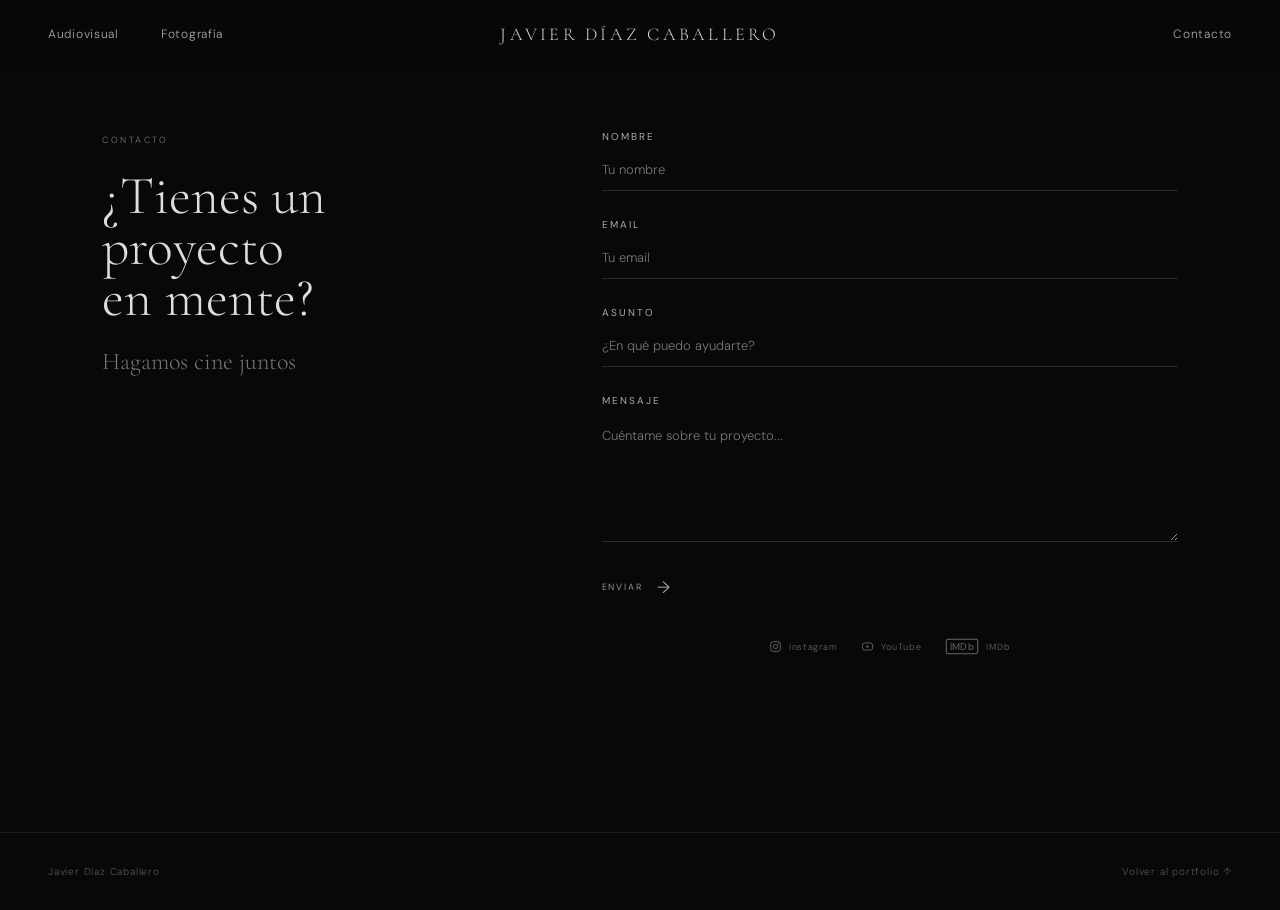
==== contacto.html @ b1efcb78 "Enlaces directos de Instagram e IMDb en contacto" ====
<!DOCTYPE html>
<html lang="es">
<head>
  <meta charset="UTF-8">
  <meta name="viewport" content="width=device-width, initial-scale=1.0">
  <title>Contacto — Javier Díaz Caballero</title>
  <link rel="stylesheet" href="style.css">
</head>

<body>

  <header class="topbar is-visible">
    <nav class="topbar-left">
      <a href="index.html#audiovisual">Audiovisual</a>
      <a href="index.html#fotografia">Fotografía</a>
    </nav>

    <a href="index.html" class="topbar-name">
      JAVIER DÍAZ CABALLERO
    </a>

    <nav class="topbar-right">
      <a href="contacto.html">Contacto</a>
    </nav>
  </header>


  <main class="contact-page">

    <section class="contact-section">

      <div class="contact-intro">
        <span class="contact-label">CONTACTO</span>

        <h1>
          ¿Tienes un proyecto<br>
          en mente?
        </h1>

        <p>Hagamos cine juntos</p>
      </div>


      <form class="contact-form" action="https://formspree.io/f/xppzndzq" method="POST">

        <div class="contact-field">
          <label for="name">Nombre</label>
          <input
            type="text"
            id="name"
            name="name"
            placeholder="Tu nombre"
            required
          >
        </div>


        <div class="contact-field">
          <label for="email">Email</label>
          <input
            type="email"
            id="email"
            name="email"
            placeholder="Tu email"
            required
          >
        </div>


        <div class="contact-field">
          <label for="subject">Asunto</label>
          <input
            type="text"
            id="subject"
            name="subject"
            placeholder="¿En qué puedo ayudarte?"
            required
          >
        </div>


        <div class="contact-field contact-message">
          <label for="message">Mensaje</label>
          <textarea
            id="message"
            name="message"
            placeholder="Cuéntame sobre tu proyecto..."
            required
          ></textarea>
        </div>


        <button type="submit" class="contact-submit">
          ENVIAR <span>→</span>
        </button>

      </form>


      <div class="contact-socials">

        <a
          href="https://www.instagram.com/javierdiazcaballero/"
          data-direct-link="true"
          target="_blank"
          rel="noopener noreferrer"
          aria-label="Instagram"
        >
          <svg viewBox="0 0 24 24" aria-hidden="true">
            <rect
              x="3"
              y="3"
              width="18"
              height="18"
              rx="5"
              fill="none"
              stroke="currentColor"
              stroke-width="1.7"
            />
            <circle
              cx="12"
              cy="12"
              r="4"
              fill="none"
              stroke="currentColor"
              stroke-width="1.7"
            />
            <circle
              cx="17.4"
              cy="6.7"
              r="1"
              fill="currentColor"
            />
          </svg>

          <span>Instagram</span>
        </a>


        <a
          href="https://www.youtube.com/@javierdiazcaballero"
          target="_blank"
          rel="noopener noreferrer"
          aria-label="YouTube"
        >
          <svg viewBox="0 0 24 24" aria-hidden="true">
            <rect
              x="2.5"
              y="5.5"
              width="19"
              height="13"
              rx="4"
              fill="none"
              stroke="currentColor"
              stroke-width="1.7"
            />

            <path
              d="M10 9l5 3-5 3z"
              fill="currentColor"
            />
          </svg>

          <span>YouTube</span>
        </a>

        <a
          href="https://www.imdb.com/name/nm19049196/"
          data-direct-link="true"
          target="_blank"
          rel="noopener noreferrer"
          aria-label="IMDb"
        >
          <svg viewBox="0 0 40 20" aria-hidden="true" style="width:34px;height:17px">
            <rect x="1.5" y="1.5" width="37" height="17" rx="2" fill="none" stroke="currentColor" stroke-width="1.2" />
            <text x="20" y="14" text-anchor="middle" font-family="DM Sans, Arial, sans-serif" font-size="11.5" font-weight="400" letter-spacing="0.15" fill="currentColor">IMDb</text>
          </svg>
          <span>IMDb</span>
        </a>

      </div>

    </section>

  </main>


  
  <div class="external-preview-modal" id="external-preview-modal" aria-hidden="true">
    <div class="external-preview-backdrop" data-preview-close="true"></div>
    <section class="external-preview-dialog" role="dialog" aria-modal="true" aria-labelledby="external-preview-title">
      <button class="external-preview-close" type="button" aria-label="Cerrar vista previa" data-preview-close="true">×</button>
      <div class="external-preview-kicker">VISTA DENTRO DEL PORTFOLIO</div>
      <h2 id="external-preview-title">Vista previa</h2>
      <div id="external-preview-content" class="external-preview-content"></div>
      <a id="external-preview-open" class="external-preview-open" href="#" target="_blank" rel="noopener noreferrer">Abrir fuente externa ↗</a>
    </section>
  </div>

<footer>
    <span>Javier Díaz Caballero</span>
    <a href="index.html">Volver al portfolio ↑</a>
  </footer>


<script>
(() => {
  const modal = document.getElementById('external-preview-modal');
  if (!modal) return;
  const title = document.getElementById('external-preview-title');
  const content = document.getElementById('external-preview-content');
  const openLink = document.getElementById('external-preview-open');
  let lastFocus = null;
  function closePreview() {
    modal.classList.remove('is-open');
    modal.setAttribute('aria-hidden', 'true');
    document.body.classList.remove('external-preview-open');
    content.replaceChildren();
    if (lastFocus) lastFocus.focus();
  }
  function showPreview(anchor) {
    lastFocus = anchor;
    const url = anchor.href;
    const host = new URL(url).hostname.replace('www.', '');
    const label = anchor.getAttribute('aria-label') || anchor.innerText.trim().replace(/\s+/g, ' ') || host;
    const context = anchor.closest('article, .film-news-card, .social-card, section, footer');
    const contextText = context ? context.innerText.trim().replace(/\s+/g, ' ').slice(0, 340) : '';
    title.textContent = label;
    openLink.href = url;
    content.replaceChildren();
    if (host.includes('instagram.com')) {
      const intro = document.createElement('p');
      intro.className = 'external-preview-description';
      intro.textContent = 'Perfil de Instagram. Si la cuenta y sus publicaciones permiten la incrustación, podrás ver el contenido aquí sin abandonar esta web.';
      content.appendChild(intro);
      const quote = document.createElement('blockquote');
      quote.className = 'instagram-media';
      quote.setAttribute('data-instgrm-permalink', url);
      quote.setAttribute('data-instgrm-version', '14');
      quote.style.cssText = 'background:#fff;border:0;border-radius:8px;margin:0 auto;max-width:540px;min-width:280px;width:100%;';
      content.appendChild(quote);
      const follow = document.createElement('a');
      follow.className = 'instagram-follow-cta';
      follow.href = 'https://www.instagram.com/javierdiazcaballero/';
      follow.target = '_blank';
      follow.rel = 'noopener noreferrer';
      follow.textContent = 'Seguir en Instagram ↗';
      content.appendChild(follow);
      if (!document.querySelector('script[data-instagram-embed]')) {
        const embedScript = document.createElement('script');
        embedScript.async = true;
        embedScript.src = 'https://www.instagram.com/embed.js';
        embedScript.dataset.instagramEmbed = 'true';
        embedScript.onload = () => { if (window.instgrm) window.instgrm.Embeds.process(); };
        document.body.appendChild(embedScript);
      } else if (window.instgrm) {
        window.instgrm.Embeds.process();
      }
    } else if (host.includes('imdb.com')) {
      const profile = document.createElement('article');
      profile.className = 'imdb-profile-preview';
      const head = document.createElement('div');
      head.className = 'imdb-profile-head';
      const monogram = document.createElement('div');
      monogram.className = 'imdb-profile-monogram';
      monogram.textContent = 'JD';
      const identity = document.createElement('div');
      const name = document.createElement('h3');
      name.className = 'imdb-profile-name';
      name.textContent = 'Javier Díaz Caballero';
      const roles = document.createElement('p');
      roles.className = 'imdb-profile-roles';
      roles.textContent = 'Director · Editor';
      identity.append(name, roles);
      head.append(monogram, identity);
      const line = document.createElement('div');
      line.className = 'imdb-profile-divider';
      const caption = document.createElement('p');
      caption.className = 'imdb-profile-caption';
      caption.textContent = 'Perfil profesional en IMDb';
      const credits = document.createElement('div');
      credits.className = 'imdb-profile-credit';
      const creditName = document.createElement('strong');
      creditName.textContent = '¿Quién mató al jefe en Navidad?';
      const creditRole = document.createElement('span');
      creditRole.textContent = 'Largometraje';
      credits.append(creditName, creditRole);
      profile.append(head, line, caption, credits);
      content.appendChild(profile);
    } else {
      const card = document.createElement('div');
      card.className = 'external-preview-card';
      const source = document.createElement('span');
      source.className = 'external-preview-source';
      source.textContent = host;
      const description = document.createElement('p');
      description.className = 'external-preview-description';
      description.textContent = contextText || ('Has seleccionado contenido de ' + host + '. Puedes consultar la referencia desde aquí sin salir automáticamente del portfolio.');
      const note = document.createElement('p');
      note.className = 'external-preview-note';
      note.textContent = 'La página completa de esta fuente no se puede garantizar dentro de otra web. Permaneces en el portfolio; solo saldrás si eliges abrir la fuente.';
      card.append(source, description, note);
      content.appendChild(card);
    }
    modal.classList.add('is-open');
    modal.setAttribute('aria-hidden', 'false');
    document.body.classList.add('external-preview-open');
    modal.querySelector('[data-preview-close="true"]').focus();
  }
  document.querySelectorAll('a[target="_blank"][href^="https://"]').forEach(anchor => {
    if (anchor.dataset.video || anchor.dataset.directLink === 'true' || anchor.closest('#external-preview-modal')) return;
    const targetHost = new URL(anchor.href).hostname;
    if (targetHost.includes('youtube.com') || targetHost.includes('youtu.be') || targetHost.includes('instagram.com') || targetHost.includes('imdb.com')) return;
    anchor.addEventListener('click', event => {
      if (event.metaKey || event.ctrlKey || event.shiftKey || event.altKey) return;
      event.preventDefault();
      showPreview(anchor);
    });
  });
  modal.addEventListener('click', event => {
    if (event.target.dataset.previewClose === 'true') closePreview();
  });
  document.addEventListener('keydown', event => {
    if (event.key === 'Escape' && modal.classList.contains('is-open')) closePreview();
  });
})();
</script>

</body>
</html>
---- style.css ----
@import url('https://fonts.googleapis.com/css2?family=Cormorant+Garamond:wght@300;400&family=DM+Sans:wght@300;400&display=swap');

* {
  box-sizing: border-box;
}

html {
  scroll-behavior: smooth;
}

body {
  margin: 0;
  background: #080808;
  color: #d8d8d8;
  font-family: 'DM Sans', sans-serif;
  font-weight: 300;
}

body.modal-open {
  overflow: hidden;
}

a {
  color: inherit;
  text-decoration: none;
}


/* =========================
   TOPBAR
========================= */

.topbar {
  position: fixed;
  top: 0;
  left: 0;
  right: 0;
  z-index: 100;
  height: 68px;

  display: grid;
  grid-template-columns: 1fr auto 1fr;
  align-items: center;

  padding: 0 48px;

  background: rgba(8, 8, 8, 0.92);

  backdrop-filter: blur(12px);
  -webkit-backdrop-filter: blur(12px);

  border-bottom: 1px solid rgba(255, 255, 255, 0.08);

  opacity: 0;
  transform: translateY(-100%);

  transition:
    opacity 0.45s ease,
    transform 0.45s ease;
}

.topbar.is-visible {
  opacity: 1;
  transform: translateY(0);
}

.topbar-left,
.topbar-right {
  display: flex;
  align-items: center;
}

.topbar-left {
  gap: 42px;
}

.topbar-right {
  justify-content: flex-end;
}

.topbar a {
  font-size: 12px;
  letter-spacing: 0.06em;
  color: #aaa;
  transition: color 0.3s ease;
}

.topbar a:hover {
  color: #fff;
}

.topbar-name {
  font-family: 'Cormorant Garamond', serif !important;
  font-size: 18px !important;
  font-weight: 300 !important;
  letter-spacing: 0.18em !important;
  color: #d5d5d5 !important;
  white-space: nowrap;
}


/* =========================
   HERO
========================= */

.hero {
  min-height: 100svh;

  position: relative;

  display: flex;
  align-items: center;
  justify-content: center;

  padding: 40px;
}

.hero-content {
  text-align: center;
}

.hero h1 {
  margin: 0;

  font-family: 'Cormorant Garamond', serif;

  font-size: clamp(48px, 7vw, 108px);

  line-height: 0.95;

  font-weight: 300;

  letter-spacing: 0.02em;

  color: #eeeeee;

  white-space: nowrap;

  transition:
    transform 0.7s cubic-bezier(.22,.61,.36,1),
    opacity 0.5s ease;
}

.hero h1.is-scrolled {
  transform: translateY(-45vh);
  opacity: 0;
}

.hero-subtitle {
  margin-top: 28px;

  font-size: 13px;

  letter-spacing: 0.28em;

  color: #858585;
}

.hero-bottom {
  position: absolute;

  bottom: 34px;

  left: 0;
  right: 0;

  text-align: center;
}

.scroll {
  display: flex;

  flex-direction: column;

  align-items: center;

  gap: 12px;

  font-size: 9px;

  letter-spacing: 0.25em;

  color: #777;
}

.scroll span {
  font-size: 18px;

  line-height: 1;
}


/* =========================
   SECCIONES
========================= */

#audiovisual,
#fotografia {
  padding: 110px 48px;
}

section {
  scroll-margin-top: 90px;
}


/* =========================
   CABECERAS
========================= */

.section-header,
.upcoming-header {
  display: flex;

  align-items: center;

  gap: 30px;

  margin-bottom: 42px;
}

.section-header h2,
.upcoming-header h2 {
  margin: 0;

  font-family: 'Cormorant Garamond', serif;

  font-size: clamp(38px, 4vw, 50px);

  line-height: 1;

  font-weight: 300;

  color: #aaa;

  letter-spacing: 0.01em;
}

.section-label {
  display: block;

  margin-top: 9px;

  font-size: 9px;

  text-transform: uppercase;

  letter-spacing: 0.27em;

  color: #777;
}

.section-line {
  width: 90px;

  height: 1px;

  background: #888;

  margin-top: 13px;
}


/* =========================
   PROYECTOS
========================= */

.projects {
  display: grid;

  grid-template-columns:
    repeat(4, minmax(0, 1fr));

  gap: 18px;
}

.project {
  display: block;

  width: 100%;

  padding: 0;

  border: 0;

  background: transparent;

  cursor: pointer;

  text-align: left;
}

.project-thumbnail {
  width: 100%;

  aspect-ratio: 16 / 9;

  overflow: hidden;

  background: #111;
}

.project-thumbnail img {
  width: 100%;
  height: 100%;

  display: block;

  object-fit: cover;

  transition:
    transform 0.7s ease,
    filter 0.7s ease;
}

.project:hover .project-thumbnail img {
  transform: scale(1.035);

  filter: brightness(0.84);
}

.project-info {
  padding: 13px 2px 0;

  background: transparent;
}

.project-type {
  display: block;

  margin-bottom: 7px;

  font-size: 8px;

  text-transform: uppercase;

  letter-spacing: 0.25em;

  color: #777;
}

.project h3 {
  margin: 0;

  font-family: 'Cormorant Garamond', serif;

  font-size: 23px;

  line-height: 1.05;

  font-weight: 300;

  color: #ddd;
}

.project-role {
  display: block;

  margin-top: 9px;

  font-size: 9px;

  letter-spacing: 0.11em;

  color: #777;
}


/* =========================
   PRÓXIMAMENTE
========================= */

.upcoming {
  padding: 125px 0 20px;
}

.upcoming-header {
  margin-bottom: 35px;
}

.upcoming-header h2 {
  color: #aaa;
}

.upcoming-project {
  display: block;

  width: 100vw;

  margin-left: -48px;
}

.upcoming-image {
  position: relative;

  width: 100%;

  aspect-ratio: 16 / 5;

  overflow: hidden;

  background: #111;
}

.upcoming-image::after {
  content: "";

  position: absolute;

  inset: 0;

  background:
    linear-gradient(
      90deg,
      rgba(0,0,0,0.48) 0%,
      rgba(0,0,0,0.15) 45%,
      rgba(0,0,0,0.05) 100%
    );

  pointer-events: none;

  z-index: 1;
}

.upcoming-image img {
  position: absolute;

  inset: 0;

  width: 100%;
  height: 100%;

  display: block;

  object-fit: cover;

  transition:
    transform 0.9s ease,
    filter 0.7s ease;
}

.upcoming-film-info {
  position: absolute;

  left: 5vw;

  top: 50%;

  z-index: 2;

  transform: translateY(-50%);

  text-align: left;
}

.upcoming-type {
  display: block;

  margin-bottom: 16px;

  font-size: 9px;

  text-transform: uppercase;

  letter-spacing: 0.3em;

  color: #e1e1e1;
}

.upcoming-film-info h3 {
  margin: 0;

  font-family: 'Cormorant Garamond', serif;

  font-size: clamp(42px, 4vw, 65px);

  line-height: 0.94;

  font-weight: 300;

  color: #f2f2f2;
}

.upcoming-role {
  display: block;

  margin-top: 21px;

  font-size: 10px;

  letter-spacing: 0.15em;

  color: #ddd;
}

.upcoming-cta {
  position: absolute;

  right: 7vw;

  top: 50%;

  z-index: 3;

  transform: translateY(-50%);

  display: flex;

  flex-direction: column;

  align-items: center;

  gap: 12px;

  color: #fff;

  text-align: center;

  transition:
    transform 0.4s ease,
    opacity 0.4s ease;
}

.upcoming-circle {
  width: 56px;

  height: 56px;

  display: flex;

  align-items: center;

  justify-content: center;

  border: 1px solid rgba(255,255,255,0.9);

  border-radius: 50%;

  font-size: 26px;

  font-weight: 300;

  transition:
    background 0.4s ease,
    transform 0.4s ease;
}

.upcoming-cta span {
  font-size: 8px;

  line-height: 1.55;

  letter-spacing: 0.2em;
}

.upcoming-project:hover .upcoming-image img {
  transform: scale(1.035);

  filter: brightness(0.75);
}

.upcoming-project:hover .upcoming-cta {
  transform:
    translateY(-50%)
    translateX(6px);
}

.upcoming-project:hover .upcoming-circle {
  background: rgba(255,255,255,0.12);

  transform: scale(1.04);
}


/* =========================
   FOTOGRAFÍA
========================= */

.photo-grid {
  display: grid;

  grid-template-columns:
    repeat(2, minmax(0, 1fr));

  gap: 18px;
}

.photo-placeholder {
  aspect-ratio: 4 / 3;

  display: flex;

  align-items: flex-end;

  padding: 16px;

  background: #111;

  color: #aaa;

  font-family: 'Cormorant Garamond', serif;

  font-size: 19px;

  transition: background 0.3s ease;
}

.photo-placeholder:hover {
  background: #151515;
}


/* =========================
   CONTACTO
========================= */

.contact {
  min-height: 55vh;

  padding: 120px 48px;

  display: flex;

  flex-direction: column;

  justify-content: center;
}

.contact-link {
  width: fit-content;

  font-family: 'Cormorant Garamond', serif;

  font-size: clamp(30px, 4vw, 52px);

  font-weight: 300;

  color: #aaa;

  border-bottom: 1px solid #333;
}

.contact-link:hover {
  color: #fff;
}


/* =========================
   MODAL
========================= */

.video-modal {
  position: fixed;

  inset: 0;

  z-index: 200;

  display: flex;

  align-items: center;

  justify-content: center;

  opacity: 0;

  visibility: hidden;

  transition:
    opacity 0.3s ease,
    visibility 0.3s ease;
}

.video-modal.is-open {
  opacity: 1;

  visibility: visible;
}

.video-modal-backdrop {
  position: absolute;

  inset: 0;

  background: rgba(0,0,0,0.94);
}

.video-modal-content {
  position: relative;

  z-index: 1;

  width: min(1100px, 90vw);
}

.video-frame {
  width: 100%;

  aspect-ratio: 16 / 9;

  background: #000;
}

.video-frame iframe {
  width: 100%;
  height: 100%;

  border: 0;
}

.video-modal-close {
  position: absolute;

  top: -45px;
  right: 0;

  border: 0;

  background: transparent;

  color: #aaa;

  font-size: 32px;

  cursor: pointer;
}


/* =========================
   FOOTER
========================= */

footer {
  padding: 32px 48px;

  display: flex;

  justify-content: space-between;

  border-top: 1px solid rgba(255,255,255,0.08);

  font-size: 10px;

  letter-spacing: 0.08em;

  color: #555;
}


/* =========================================================
   PÁGINA DE LA PELÍCULA
========================================================= */

.film-page-body {
  background: #080808;
}

.film-cover {
  position: relative;

  width: 100%;

  height: 82vh;

  min-height: 590px;

  overflow: hidden;

  background: #111;
}

.film-cover-image {
  position: absolute;

  inset: 0;

  width: 100%;
  height: 100%;

  object-fit: cover;

  display: block;
}

.film-cover-overlay {
  position: absolute;

  inset: 0;

  background:
    linear-gradient(
      90deg,
      rgba(0,0,0,0.64) 0%,
      rgba(0,0,0,0.27) 48%,
      rgba(0,0,0,0.06) 100%
    );

  z-index: 1;
}

.film-cover-content {
  position: absolute;

  inset: 0;

  z-index: 2;

  display: flex;

  flex-direction: column;

  justify-content: flex-start;

  padding:
    225px
    7vw
    60px;
}

.film-cover-type {
  margin-bottom: 18px;

  font-size: 9px;

  text-transform: uppercase;

  letter-spacing: 0.27em;

  color: #ddd;
}

.film-cover h1 {
  margin: 0;

  max-width: 820px;

  font-family: 'Cormorant Garamond', serif;

  font-size: clamp(54px, 5.8vw, 90px);

  line-height: 0.88;

  font-weight: 300;

  letter-spacing: -0.01em;

  color: #f0f0f0;
}

.film-cover-bottom {
  position: absolute;

  left: 7vw;
  right: 7vw;

  bottom: 35px;

  display: flex;

  align-items: center;

  justify-content: space-between;

  font-size: 9px;

  letter-spacing: 0.18em;

  text-transform: uppercase;

  color: #ccc;
}

.film-cover-scroll-link {
  display: flex;
  align-items: center;
  gap: 12px;
  color: #e5e5e5;
  font-size: 9px;
  letter-spacing: 0.18em;
  text-decoration: none;
  transition: opacity 0.3s ease;
}

.film-cover-scroll-link:hover {
  opacity: 0.7;
}

.film-cover-scroll {
  display: flex;

  align-items: center;

  justify-content: center;

  width: 42px;

  height: 42px;

  border: 1px solid rgba(255,255,255,0.5);

  border-radius: 50%;

  font-size: 17px;
}


/* =========================
   INTRODUCCIÓN
========================= */

.film-intro {
  display: grid;

  grid-template-columns: 25% 1fr;

  gap: 8vw;

  padding: 110px 8vw 125px;

  border-bottom: 1px solid rgba(255,255,255,0.08);
}

.film-intro-label,
.film-info-heading {
  display: flex;

  align-items: flex-start;

  gap: 18px;

  color: #666;

  font-size: 11px;

  text-transform: uppercase;

  letter-spacing: 0.2em;
}

.film-intro-label span:last-child,
.film-info-heading h2 {
  font-family: 'Cormorant Garamond', serif;
}

.film-intro-label span:last-child {
  font-size: 22px;

  line-height: 1;

  font-weight: 300;

  color: #888;

  letter-spacing: 0;
}

.film-intro-content {
  max-width: 850px;
}

.film-lead {
  margin: 0 0 42px;

  font-family: 'Cormorant Garamond', serif;

  font-size: clamp(32px, 3.5vw, 50px);

  line-height: 1.02;

  font-weight: 300;

  color: #ddd;
}

.film-description {
  width: 100%;

  max-width: none;

  margin: 0;
}

.film-description p {
  margin: 0 0 25px;

  font-size: 16px;

  line-height: 1.8;

  color: #999;

  text-align: justify;

  text-justify: inter-word;
}

.film-description p:last-child {
  margin-bottom: 0;
}

.film-imdb-link {
  display: inline-flex;
  align-items: center;
  gap: 9px;
  margin-top: 28px;
  padding: 4px 0;
  color: inherit;
  text-decoration: none;
  vertical-align: middle;
  transition: opacity 0.3s ease;
}

.film-imdb-logo {
  display: inline-flex;
  align-items: center;
  justify-content: center;
  min-width: 43px;
  height: 23px;
  padding: 0 5px;
  border: 1px solid #b6a06b;
  border-radius: 3px;
  background: #b6a06b;
  color: #171717;
  font-family: Arial, Helvetica, sans-serif;
  font-size: 13px;
  font-weight: 600;
  letter-spacing: -0.055em;
  line-height: 1;
  text-transform: none;
  transition: background 0.3s ease, border-color 0.3s ease;
}

.film-imdb-arrow {
  color: #b6a06b;
  font-size: 15px;
  line-height: 1;
  transition: transform 0.3s ease, color 0.3s ease;
}

.film-imdb-link:hover {
  opacity: 0.8;
}

.film-imdb-link:hover .film-imdb-logo {
  background: #c4ae7a;
  border-color: #c4ae7a;
}

.film-imdb-link:hover .film-imdb-arrow {
  color: #c4ae7a;
  transform: translate(2px, -2px);
}


/* =========================
   INFORMACIÓN
========================= */

.film-info-section {
  display: grid;

  grid-template-columns: 25% 1fr;

  gap: 8vw;

  padding: 105px 8vw;

  border-bottom: 1px solid rgba(255,255,255,0.08);
}

.film-info-heading {
  align-items: flex-start;
}

.film-info-heading > span {
  font-size: 11px;

  color: #666;

  line-height: 1;
}

.film-info-heading h2 {
  margin: 0;

  font-size: 22px;

  line-height: 1;

  font-weight: 300;

  color: #888;

  letter-spacing: 0.04em;

  text-transform: uppercase;
}


/* =========================
   REPARTO
========================= */

.film-cast-grid {
  display: grid;

  grid-template-columns:
    repeat(2, minmax(0, 1fr));

  column-gap: 80px;
}

.film-cast-name {
  padding: 20px 0;

  border-bottom: 1px solid rgba(255,255,255,0.08);

  font-family: 'Cormorant Garamond', serif;

  font-size: 27px;

  font-weight: 300;

  color: #ccc;
}


/* =========================
   PRODUCCIÓN
========================= */

.film-production-grid {
  display: grid;

  grid-template-columns:
    repeat(3, minmax(0, 1fr));

  gap: 50px;
}

.film-production-item {
  display: flex;

  flex-direction: column;

  gap: 15px;
}

.film-production-item span {
  font-size: 8px;

  text-transform: uppercase;

  letter-spacing: 0.2em;

  color: #666;
}

.film-production-item strong {
  font-family: 'Cormorant Garamond', serif;

  font-size: 24px;

  line-height: 1.1;

  font-weight: 300;

  color: #ccc;
}


/* =========================
   NOTICIAS
========================= */

.film-news-section {
  padding: 105px 8vw 130px;

  border-bottom: 1px solid rgba(255,255,255,0.08);
}

.film-news-section .film-info-heading {
  margin-bottom: 55px;
}

.film-news-grid {
  display: grid;

  grid-template-columns:
    repeat(3, minmax(0, 1fr));

  gap: 18px;
}

.film-news-card {
  min-height: 260px;

  display: flex;

  flex-direction: column;

  padding: 24px;

  border: 1px solid rgba(255,255,255,0.1);

  background: #0c0c0c;

  transition:
    background 0.4s ease,
    border-color 0.4s ease,
    transform 0.4s ease;
}

.film-news-card:hover {
  background: #111;

  border-color: rgba(255,255,255,0.25);

  transform: translateY(-5px);
}

.film-news-card-top {
  display: flex;

  justify-content: space-between;

  font-size: 7px;

  text-transform: uppercase;

  letter-spacing: 0.18em;

  color: #666;
}

.film-news-arrow {
  font-size: 15px;

  color: #aaa;
}

.film-news-card h3 {
  margin: auto 0 12px;

  font-family: 'Cormorant Garamond', serif;

  font-size: 25px;

  line-height: 1.05;

  font-weight: 300;

  color: #ddd;
}

.film-news-card p {
  margin: 0 0 20px;

  font-size: 9px;

  line-height: 1.7;

  color: #777;
}

.film-news-read {
  padding-top: 14px;

  border-top: 1px solid rgba(255,255,255,0.08);

  font-size: 7px;

  text-transform: uppercase;

  letter-spacing: 0.18em;

  color: #999;
}


/* =========================
   VOLVER
========================= */

.film-back {
  padding: 65px 8vw;
}

.film-back a {
  display: inline-flex;

  align-items: center;

  gap: 14px;

  font-size: 10px;

  text-transform: uppercase;

  letter-spacing: 0.16em;

  color: #777;

  transition: color 0.3s ease;
}

.film-back a:hover {
  color: #fff;
}

.film-back-arrow {
  font-size: 18px;
}


/* =========================
   TABLET
========================= */

@media (max-width: 900px) {

  .projects {
    grid-template-columns:
      repeat(2, minmax(0, 1fr));
  }

  .film-intro,
  .film-info-section {
    grid-template-columns: 1fr;

    gap: 50px;
  }

  .film-cast-grid {
    column-gap: 35px;
  }

  .film-news-grid {
    grid-template-columns:
      repeat(2, minmax(0, 1fr));
  }

}


/* =========================
   MÓVIL
========================= */

@media (max-width: 650px) {

  .topbar {
    height: 58px;

    padding: 0 12px;

    grid-template-columns:
      auto 1fr auto;

    column-gap: 8px;
  }

  .topbar-left {
    gap: 10px;
  }

  .topbar-right {
    justify-content: flex-end;
  }

  .topbar a {
    font-size: 8px;

    letter-spacing: 0.03em;
  }

  .topbar-name {
    width: auto;

    font-size: 9px !important;

    line-height: 1;

    letter-spacing: 0.02em !important;

    white-space: nowrap;

    text-align: center;
  }


  /* HERO */

  .hero {
    padding: 20px;
  }

  .hero h1 {
    width: 100%;

    max-width: 300px;

    margin: 0 auto;

    font-size: 13vw;

    line-height: 0.86;

    white-space: normal;
  }

  .hero-subtitle {
    margin-top: 28px;

    font-size: 9px;

    line-height: 1.8;

    letter-spacing: 0.15em;
  }


  /* SECCIONES */

  #audiovisual,
  #fotografia {
    padding: 90px 20px;
  }

  .section-header,
  .upcoming-header {
    gap: 18px;

    margin-bottom: 30px;
  }

  .section-header h2,
  .upcoming-header h2 {
    font-size: 38px;
  }


  /* PROYECTOS */

  .projects {
    grid-template-columns:
      repeat(2, minmax(0, 1fr));

    gap: 24px 12px;
  }

  .project-thumbnail {
    aspect-ratio: 16 / 9;
  }

  .project-info {
    padding: 9px 1px 0;
  }

  .project-type {
    font-size: 6px;

    margin-bottom: 5px;

    letter-spacing: 0.12em;
  }

  .project h3 {
    font-size: 16px;
  }

  .project-role {
    margin-top: 5px;

    font-size: 6px;

    letter-spacing: 0.03em;
  }


  /* PRÓXIMAMENTE */

  .upcoming {
    padding: 105px 0 15px;
  }

  .upcoming-project {
    width: 100vw;

    margin-left: -20px;
  }

  .upcoming-image {
    aspect-ratio: 16 / 8;
  }

  .upcoming-film-info {
    left: 24px;
  }

  .upcoming-film-info h3 {
    font-size: 8.5vw;

    max-width: 70%;
  }

  .upcoming-cta {
    right: 18px;

    top: auto;

    bottom: 18px;

    transform: none;
  }

  .upcoming-circle {
    width: 42px;

    height: 42px;

    font-size: 19px;
  }

  .upcoming-cta span {
    font-size: 5px;
  }


  /* FOTOGRAFÍA */

  .photo-grid {
    gap: 12px;
  }


  /* CONTACTO */

  .contact {
    padding: 90px 20px;
  }


  /* =========================
     PELÍCULA — MÓVIL
  ========================= */

  .film-cover {
    height: 78svh;

    min-height: 560px;
  }

  .film-cover-content {
    padding:
      115px
      24px
      40px;
  }

  .film-cover-type {
    margin-bottom: 16px;

    font-size: 7px;
  }

  .film-cover h1 {
    font-size: 13vw;

    line-height: 0.88;
  }

  .film-cover-bottom {
    left: 24px;
    right: 24px;

    bottom: 25px;
  }


  /* INTRO */

  .film-intro {
    display: block;

    padding: 90px 24px;
  }

  .film-intro-label {
    margin-bottom: 45px;
  }

  .film-intro-label span:last-child {
    font-size: 22px;
  }

  .film-lead {
    margin-bottom: 38px;

    font-size: 32px;
  }

  .film-description {
    margin: 0;
  }

  .film-description p {
    font-size: 13px;

    line-height: 1.8;

    text-align: justify;
  }


  /* INFO */

  .film-info-section {
    display: block;

    padding: 80px 24px;
  }

  .film-info-heading {
    margin-bottom: 45px;

    gap: 14px;
  }

  .film-info-heading > span {
    font-size: 9px;

    color: #666;
  }

  .film-info-heading h2 {
    font-size: 18px;

    line-height: 1;

    letter-spacing: 0.04em;

    color: #888;

    text-transform: uppercase;
  }


  /* REPARTO */

  .film-cast-grid {
    grid-template-columns: 1fr;

    column-gap: 0;
  }

  .film-cast-name {
    padding: 17px 0;

    font-size: 25px;
  }


  /* PRODUCCIÓN */

  .film-production-grid {
    grid-template-columns: 1fr;

    gap: 35px;
  }


  /* NOTICIAS */

  .film-news-section {
    padding: 80px 24px 100px;
  }

  .film-news-section .film-info-heading {
    margin-bottom: 40px;
  }

  .film-news-grid {
    grid-template-columns: 1fr;

    gap: 12px;
  }

  .film-news-card {
    min-height: 230px;

    padding: 21px;
  }

  .film-news-card-top {
    font-size: 6px;
  }

  .film-news-arrow {
    font-size: 13px;
  }

  .film-news-card h3 {
    font-size: 22px;

    line-height: 1.05;

    margin: auto 0 10px;
  }

  .film-news-card p {
    font-size: 8px;

    margin-bottom: 17px;
  }

  .film-news-read {
    font-size: 6px;
  }


  /* VOLVER */

  .film-back {
    padding: 55px 24px;
  }


  /* FOOTER */

  footer {
    padding: 25px 20px;

    flex-direction: column;

    align-items: flex-start;

    gap: 18px;
  }

}


/* =========================================================
   AJUSTES FINALES
========================================================= */

/* TOPBAR */

.topbar {
  opacity: 1;
  transform: translateY(0);
  border-bottom: none;
}

.topbar-name {
  opacity: 0;
  transition: opacity 0.45s ease;
}

.topbar.is-visible .topbar-name {
  opacity: 1;
}


/* HERO */

.hero h1 {
  font-size: clamp(44px, 6.4vw, 98px);
}

.hero-subtitle {
  font-size: 14px;
  letter-spacing: 0.32em;
}

.hero-socials {
  display: flex;
  align-items: center;
  justify-content: center;
  gap: 18px;
  margin-top: 28px;
}

.hero-socials a {
  display: inline-flex;
  color: #777;
  transition: color 0.3s ease;
}

.hero-socials a:hover {
  color: #fff;
}

.hero-socials svg {
  width: 13px;
  height: 13px;
  display: block;
}


/* FOOTER */

.footer-socials {
  display: flex;
  align-items: center;
  gap: 16px;
}

.footer-socials a {
  display: inline-flex;
  align-items: center;
  gap: 6px;
  font-size: 8px;
  letter-spacing: 0.05em;
}

.footer-socials svg {
  width: 15px;
  height: 15px;
  display: block;
}


/* PRÓXIMAMENTE */

.upcoming-header .section-line {
  margin-top: 13px;
}


/* =========================================================
   PÁGINA DE LA PELÍCULA — AJUSTES
========================================================= */

/* Número encima del título */

.film-intro-label,
.film-info-heading {
  display: block;
}

.film-intro-label span:first-child,
.film-info-heading > span {
  display: block;
  margin-bottom: 8px;
  font-family: 'DM Sans', sans-serif;
  font-size: 10px;
  font-weight: 300;
  line-height: 1;
  letter-spacing: 0.18em;
  color: #666;
}

.film-intro-label span:last-child {
  display: block;
  font-family: 'Cormorant Garamond', serif;
  font-size: 22px;
  line-height: 1;
  font-weight: 300;
  color: #888;
  letter-spacing: 0.04em;
  text-transform: uppercase;
}

.film-info-heading h2 {
  display: block;
  margin: 0;
  font-family: 'Cormorant Garamond', serif;
  font-size: 22px;
  line-height: 1;
  font-weight: 300;
  color: #888;
  letter-spacing: 0.04em;
  text-transform: uppercase;
}


/* Frase inicial más pequeña */

.film-lead {
  font-size: clamp(24px, 2.5vw, 36px);
  line-height: 1.08;
}


/* REPARTO */

.film-cast-grid {
  grid-template-columns: 1fr;
  max-width: 600px;
  margin: 0 auto;
}

.film-cast-name {
  text-align: center;
  color: #bbb;
}


/* PRODUCCIÓN */

.film-production-grid {
  grid-template-columns: repeat(3, minmax(0, 1fr));
  gap: 50px;
}


/* NOTICIAS */

.film-news-section .film-info-heading {
  margin-bottom: 78px;
}

.film-news-card p {
  font-size: 12px;
  line-height: 1.7;
}


/* =========================================================
   PÁGINA DE CONTACTO
========================================================= */

.contact-page {
  min-height: calc(100svh - 68px);
  padding: 130px 8vw 80px;
}

.contact-section {
  width: 100%;
  max-width: 1150px;
  margin: 0 auto;

  display: grid;
  grid-template-columns: 0.8fr 1.2fr;

  column-gap: 9vw;
  row-gap: 40px;
  align-items: start;
}

.contact-intro {
  padding-top: 4px;
}

.contact-label {
  display: block;
  margin-bottom: 24px;
  font-size: 9px;
  text-transform: uppercase;
  letter-spacing: 0.27em;
  color: #777;
}

.contact-intro h1 {
  margin: 0;
  font-family: 'Cormorant Garamond', serif;
  font-size: clamp(42px, 4.2vw, 62px);
  line-height: 0.95;
  font-weight: 300;
  color: #ddd;
}

.contact-intro p {
  margin: 24px 0 0;
  font-family: 'Cormorant Garamond', serif;
  font-size: 24px;
  font-weight: 300;
  color: #777;
}

.contact-form {
  width: 100%;
}

.contact-field {
  margin-bottom: 27px;
}

.contact-field label {
  display: block;
  margin-bottom: 10px;
  font-size: 10px;
  font-weight: 400;
  text-transform: uppercase;
  letter-spacing: 0.2em;
  color: #aaa;
}

.contact-field input,
.contact-field textarea {
  width: 100%;
  padding: 8px 0 12px;
  border: 0;
  border-bottom: 1px solid rgba(255,255,255,0.14);
  border-radius: 0;
  outline: none;
  background: transparent;
  color: #ccc;
  font-family: 'DM Sans', sans-serif;
  font-size: 13px;
  font-weight: 300;
  transition: border-color 0.3s ease;
}

.contact-field input::placeholder,
.contact-field textarea::placeholder {
  color: #777;
  opacity: 1;
}

.contact-field input:focus,
.contact-field textarea:focus {
  border-bottom-color: #777;
}

.contact-field textarea {
  min-height: 125px;
  resize: vertical;
  line-height: 1.7;
}

.contact-submit {
  display: inline-flex;
  align-items: center;
  gap: 15px;
  padding: 0;
  border: 0;
  background: transparent;
  color: #aaa;
  font-family: 'DM Sans', sans-serif;
  font-size: 9px;
  font-weight: 300;
  letter-spacing: 0.2em;
  cursor: pointer;
}

.contact-submit span {
  font-size: 17px;
}

.contact-submit:hover {
  color: #fff;
}

.contact-socials {
  grid-column: 2;
  display: flex;
  align-items: center;
  justify-content: center;
  gap: 24px;
  margin-top: 0;
}

.contact-socials a {
  display: inline-flex;
  align-items: center;
  gap: 7px;
  color: #666;
  font-size: 9px;
  letter-spacing: 0.08em;
  transition: color 0.3s ease;
}

.contact-socials a:hover {
  color: #fff;
}

.contact-socials svg {
  width: 13px;
  height: 13px;
  display: block;
}


/* =========================================================
   MÓVIL — AJUSTES FINALES
========================================================= */

@media (max-width: 650px) {

  .topbar {
    border-bottom: none;
  }

  .topbar-name {
    opacity: 0;
  }

  .topbar.is-visible .topbar-name {
    opacity: 1;
  }

  .hero h1 {
    font-size: 12.5vw;
  }

  .hero-subtitle {
    font-size: 9px;
    letter-spacing: 0.17em;
  }

  .hero-socials {
    gap: 16px;
    margin-top: 27px;
  }

  .hero-socials svg {
    width: 12px;
    height: 12px;
  }

  .footer-socials {
    flex-direction: row;
    gap: 14px;
  }

  .footer-socials a {
    font-size: 8px;
  }

  .footer-socials svg {
    width: 13px;
    height: 13px;
  }

  .upcoming-header .section-line {
    margin-top: 11px;
  }

  /* PELÍCULA */

  .film-intro-label,
  .film-info-heading {
    display: block;
  }

  .film-intro-label span:first-child,
  .film-info-heading > span {
    margin-bottom: 8px;
    font-size: 9px;
  }

  .film-intro-label span:last-child,
  .film-info-heading h2 {
    font-size: 18px;
  }

  .film-lead {
    font-size: 25px;
    line-height: 1.08;
  }

  .film-cast-grid {
    grid-template-columns: 1fr;
    max-width: 100%;
  }

  .film-cast-name {
    text-align: center;
    font-size: 25px;
  }

  .film-production-grid {
    grid-template-columns: 1fr;
    gap: 35px;
  }

  .film-news-section .film-info-heading {
    margin-bottom: 55px;
  }

  .film-news-card p {
    font-size: 9px;
  }

  /* CONTACTO */

  .contact-page {
    min-height: auto;
    padding: 100px 24px 70px;
  }

  .contact-section {
    display: block;
    max-width: none;
  }

  .contact-intro {
    margin-bottom: 65px;
  }

  .contact-label {
    margin-bottom: 22px;
    font-size: 8px;
  }

  .contact-intro h1 {
    font-size: 42px;
  }

  .contact-intro p {
    margin-top: 20px;
    font-size: 21px;
  }

  .contact-field {
    margin-bottom: 25px;
  }

  .contact-field label {
    font-size: 10px;
    font-weight: 400;
    color: #b5b5b5;
    letter-spacing: 0.18em;
  }

  .contact-field input,
  .contact-field textarea {
    font-size: 14px;
    color: #e0e0e0;
  }

  .contact-field input::placeholder,
  .contact-field textarea::placeholder {
    color: #858585;
    opacity: 1;
  }

  .contact-field textarea {
    min-height: 110px;
  }

  .contact-socials {
    margin-top: 45px;
    gap: 20px;
  }

  .contact-socials a {
    font-size: 8px;
  }

  .contact-socials svg {
    width: 12px;
    height: 12px;
  }
}

/* =========================================================
   MÓVIL — CORRECCIÓN FINAL
   Solo afecta a pantallas de hasta 650px.
========================================================= */

@media (max-width: 650px) {

  /* TOPBAR
     Los enlaces permanecen visibles desde el inicio.
     El nombre central aparece únicamente al hacer scroll.
     Sin línea inferior.
  */

  .topbar {
    opacity: 1 !important;
    transform: translateY(0) !important;
    border-bottom: none !important;
  }

  .topbar-name {
    opacity: 0 !important;
    visibility: hidden !important;
    transition:
      opacity 0.45s ease,
      visibility 0s linear 0.45s;
  }

  .topbar.is-visible .topbar-name {
    opacity: 1 !important;
    visibility: visible !important;
    transition:
      opacity 0.45s ease,
      visibility 0s linear 0s;
  }


  /* PROYECTOS / SELECCIÓN / PRÓXIMAMENTE
     Los tres encabezados tienen exactamente el mismo tratamiento.
  */

  .section-header,
  .upcoming-header {
    display: flex;
    align-items: center;
    gap: 18px;
    margin-bottom: 30px;
  }

  .section-header h2,
  .upcoming-header h2 {
    margin: 0;
    font-family: 'Cormorant Garamond', serif;
    font-size: 38px;
    line-height: 1;
    font-weight: 300;
    color: #aaa;
    letter-spacing: 0.01em;
  }

  .section-line {
    width: 90px;
    height: 1px;
    background: #888;
    margin-top: 13px;
  }

  .upcoming-header .section-line {
    margin-top: 13px;
  }


  /* PÁGINA DE LA PELÍCULA
     Número arriba y título debajo.
  */

  .film-intro-label,
  .film-info-heading {
    display: block !important;
  }

  .film-intro-label span:first-child,
  .film-info-heading > span {
    display: block;
    margin: 0 0 8px;
    font-family: 'DM Sans', sans-serif;
    font-size: 9px;
    font-weight: 300;
    line-height: 1;
    letter-spacing: 0.18em;
    color: #666;
  }

  .film-intro-label span:last-child,
  .film-info-heading h2 {
    display: block;
    margin: 0;
    font-family: 'Cormorant Garamond', serif;
    font-size: 18px;
    line-height: 1;
    font-weight: 300;
    color: #888;
    letter-spacing: 0.04em;
    text-transform: uppercase;
  }
}


/* CORRECCIÓN FINAL — LÍNEAS DE CABECERA
   Proyectos, Selección y Próximamente toman exactamente
   la línea de Próximamente como referencia. */
.section-header .section-line,
.upcoming-header .section-line {
  margin-top: 13px !important;
}

@media (max-width: 650px) {
  .section-header .section-line,
  .upcoming-header .section-line {
    margin-top: 13px !important;
  }
}


/* =========================================================
   AJUSTE FINAL — LÍNEAS IGUALES A PRÓXIMAMENTE
   ========================================================= */

.section-header .section-line,
.upcoming-header .section-line {
  position: relative !important;
  top: 0 !important;
  margin-top: 13px !important;
}

@media (max-width: 650px) {
  .section-header .section-line,
  .upcoming-header .section-line {
    position: relative !important;
    top: 0 !important;
    margin-top: 11px !important;
  }
}


/* =========================================================
   CORRECCIÓN DEFINITIVA — PROYECTOS Y SELECCIÓN
   La línea de PRÓXIMAMENTE es la referencia.
   ========================================================= */

.section-header .section-line {
  transform: translateY(-11px) !important;
}

@media (max-width: 650px) {
  .section-header .section-line {
    transform: translateY(-11px) !important;
  }
}


/* =========================
   COLABORACIONES
========================= */

#colaboraciones {
  padding: 110px 48px;
}

.collaborations-intro {
  max-width: 560px;
  margin: -12px 0 34px;
  color: #888;
  font-size: 13px;
  line-height: 1.8;
}

.collaborations-grid {
  display: grid;
  grid-template-columns: repeat(3, minmax(0, 1fr));
  gap: 18px;
}

@media (max-width: 900px) {
  .collaborations-grid {
    grid-template-columns: repeat(2, minmax(0, 1fr));
  }
}

@media (max-width: 650px) {
  #colaboraciones {
    padding: 90px 20px;
  }

  .collaborations-intro {
    margin-top: -6px;
    font-size: 12px;
  }

  .collaborations-grid {
    grid-template-columns: 1fr;
    gap: 20px;
  }
}


.collaboration-item {
  min-width: 0;
}

.collaboration-embed {
  width: 100%;
  max-width: 540px;
  margin: 0 auto;
  overflow: hidden;
}

.collaboration-embed .instagram-media {
  width: 100% !important;
  max-width: 540px !important;
  min-width: 0 !important;
  margin: 0 auto !important;
}

.collaboration-credit {
  margin: 14px 0 0;
  color: #888;
  font-size: 10px;
  letter-spacing: 0.1em;
  text-transform: uppercase;
}

@media (max-width: 650px) {
  .collaboration-embed {
    max-width: 100%;
  }

  .collaboration-credit {
    font-size: 9px;
  }
}


/* COLABORACIONES — mismas tarjetas que Proyectos */
#colaboraciones .collaborations-grid {
  display: grid;
  grid-template-columns: repeat(4, minmax(0, 1fr));
  gap: 18px;
}

#colaboraciones .collaboration-project {
  position: relative;
}

#colaboraciones .collaboration-thumbnail {
  position: relative;
  aspect-ratio: 16 / 9;
  background: #111;
  overflow: hidden;
}

#colaboraciones .collaboration-thumbnail img {
  display: block;
  width: 100%;
  height: 100%;
  object-fit: cover;
  transition: transform 0.7s ease, filter 0.7s ease;
}

#colaboraciones .collaboration-project:hover .collaboration-thumbnail img {
  transform: scale(1.035);
  filter: brightness(0.78);
}

#colaboraciones .collaboration-play {
  position: absolute;
  inset: 0;
  display: flex;
  align-items: center;
  justify-content: center;
  color: #fff;
  font-size: 22px;
  opacity: 0.9;
  pointer-events: none;
}

@media (max-width: 900px) {
  #colaboraciones .collaborations-grid {
    grid-template-columns: repeat(2, minmax(0, 1fr));
  }
}

@media (max-width: 650px) {
  #colaboraciones .collaborations-grid {
    grid-template-columns: repeat(2, minmax(0, 1fr));
    gap: 24px 12px;
  }

  #colaboraciones .collaboration-play {
    font-size: 16px;
  }
}


/* MODAL VERTICAL PARA REELS — marco propio, sin apariencia de navegador */
.video-modal.is-vertical .video-modal-content {
  width: min(92vw, 420px);
  max-width: 420px;
  background: #080808;
  padding: 0;
  border: 0;
  box-shadow: none;
}

.video-modal.is-vertical .video-frame {
  width: 100%;
  aspect-ratio: 9 / 16;
  height: auto;
  max-height: 88vh;
  background: #000;
}

.video-modal.is-vertical .video-frame iframe {
  display: block;
  width: 100%;
  height: 100%;
  border: 0;
  background: #000;
}

.video-modal.is-vertical .video-modal-close {
  z-index: 5;
  top: -38px;
  right: 0;
  color: #fff;
  background: transparent;
  border: 0;
  font-size: 30px;
}

.video-modal.is-vertical .video-modal-backdrop {
  background: rgba(0, 0, 0, 0.94);
}

@media (max-width: 500px) {
  .video-modal.is-vertical .video-modal-content {
    width: min(88vw, 380px);
  }
  .video-modal.is-vertical .video-modal-close {
    top: -36px;
  }
}




/* REEL CECIARMY — reproductor más amplio, sin pantalla completa */
.video-modal.is-vertical .video-modal-content {
  width: min(94vw, 480px);
  max-width: 480px;
}
.video-modal.is-vertical .video-frame {
  max-height: 90vh;
}
.video-modal.is-vertical .video-modal-close {
  top: -34px;
}


/* COLABORACIÓN EXTERNA — tarjeta editorial sin modal de Instagram */
#colaboraciones .collaboration-external { display:block; color:inherit; text-decoration:none; }
#colaboraciones .collaboration-external .collaboration-play { font-size:24px; opacity:0; transition:opacity .3s ease; }
#colaboraciones .collaboration-external:hover .collaboration-play { opacity:1; }
#colaboraciones .collaboration-external .collaboration-thumbnail img { object-fit:cover; }


/* AJUSTES DE CALIDAD — portfolio */
#colaboraciones .collaborations-grid {
  grid-template-columns: minmax(0, 560px);
  justify-content: start;
}
.photo-placeholder-pending {
  cursor: default;
  min-height: 220px;
  justify-content: flex-start;
  gap: 10px;
  border: 1px solid rgba(255,255,255,0.06);
}
.photo-placeholder-pending span {
  display: flex;
  flex-direction: column;
  gap: 9px;
}
.photo-placeholder-pending small {
  font-family: 'DM Sans', sans-serif;
  font-size: 9px;
  line-height: 1.5;
  letter-spacing: 0.2em;
  text-transform: uppercase;
  color: #666;
}
.photo-placeholder-pending:hover { background: #111; }
@media (max-width: 650px) {
  #colaboraciones .collaborations-grid {
    grid-template-columns: minmax(0, 1fr);
  }
  .photo-placeholder-pending { min-height: 160px; }
}


/* REEL DE COLABORACIÓN — reproductor integrado y de mayor tamaño */
#colaboraciones .collaboration-embed-trigger {
  appearance: none;
  color: inherit;
  font: inherit;
}
#colaboraciones .collaboration-embed-trigger:focus-visible {
  outline: 1px solid #aaa;
  outline-offset: 5px;
}
.video-modal.is-vertical .video-modal-content {
  width: min(94vw, 560px);
  max-width: 560px;
  padding: 0;
  background: #080808;
  border: 0;
  box-shadow: none;
}
.video-modal.is-vertical .video-frame {
  width: 100%;
  aspect-ratio: 9 / 16;
  max-height: 88vh;
  background: #000;
}
.video-modal.is-vertical .video-frame iframe {
  display: block;
  width: 100%;
  height: 100%;
  border: 0;
  background: #000;
}
.video-modal.is-vertical .video-modal-close {
  top: -38px;
  right: 0;
  z-index: 5;
  color: #fff;
  background: transparent;
  border: 0;
  font-size: 30px;
}
@media (max-width: 650px) {
  .video-modal.is-vertical .video-modal-content {
    width: min(94vw, 460px);
  }
}


/* COLABORACIONES — cuadrícula de 4 por fila en escritorio */
#colaboraciones .collaborations-grid {
  grid-template-columns: repeat(4, minmax(0, 1fr));
  justify-content: stretch;
  gap: 28px 18px;
}
@media (max-width: 1000px) {
  #colaboraciones .collaborations-grid {
    grid-template-columns: repeat(3, minmax(0, 1fr));
  }
}
@media (max-width: 760px) {
  #colaboraciones .collaborations-grid {
    grid-template-columns: repeat(2, minmax(0, 1fr));
    gap: 24px 12px;
  }
}
@media (max-width: 420px) {
  #colaboraciones .collaborations-grid {
    grid-template-columns: repeat(2, minmax(0, 1fr));
    gap: 22px 10px;
  }
}


/* Miniatura provisional propia para Army Awards: no reutilizar portadas ajenas */
#colaboraciones .collaboration-placeholder {
  width: 100%;
  aspect-ratio: 16 / 9;
  background: linear-gradient(135deg, #171717, #080808 65%);
  border: 1px solid rgba(255,255,255,0.08);
  position: relative;
}
#colaboraciones .collaboration-placeholder::after {
  content: "ARMY AWARDS 2026";
  position: absolute;
  inset: 0;
  display: flex;
  align-items: center;
  justify-content: center;
  color: #b7b7b7;
  font-family: 'Cormorant Garamond', serif;
  font-size: clamp(15px, 1.5vw, 22px);
  letter-spacing: 0.12em;
}


/* SINOPSIS — composición editorial más limpia */
.film-description {
  max-width: 760px;
}

.film-description p {
  margin: 0 0 22px;
  font-size: 15px;
  line-height: 1.9;
  color: #a0a0a0;
  text-align: left;
  text-wrap: pretty;
}

.film-description p:last-child {
  margin-bottom: 0;
}

@media (max-width: 650px) {
  .film-description p {
    font-size: 14px;
    line-height: 1.85;
    margin-bottom: 18px;
  }
}


/* =========================
   FICHA INTERACTIVA DE REPARTO
   Prueba inicial: Gonzalo Cortés
========================= */
.film-cast-layout {
  display: grid;
  grid-template-columns: minmax(230px, 0.72fr) minmax(300px, 1fr);
  gap: clamp(35px, 6vw, 90px);
  align-items: start;
}
.film-cast-grid {
  display: flex;
  flex-direction: column;
  min-width: 0;
}
.film-cast-name {
  width: 100%;
  padding: 20px 0;
  border-bottom: 1px solid rgba(255,255,255,0.08);
  font-family: 'Cormorant Garamond', serif;
  font-size: 27px;
  font-weight: 300;
  color: #ccc;
  transition: color 0.3s ease, padding-left 0.3s ease;
}
.film-cast-person {
  position: relative;
}
.film-cast-name--interactive {
  cursor: default;
  outline: none;
}
.film-cast-person--test:hover .film-cast-name--interactive,
.film-cast-name--interactive:focus-visible {
  color: #fff;
  padding-left: 8px;
}
.film-cast-preview-slot {
  position: sticky;
  top: 100px;
  min-height: 420px;
  display: flex;
  align-items: center;
  justify-content: center;
  border: 1px solid rgba(255,255,255,0.07);
  background: linear-gradient(145deg, #101010, #090909);
  overflow: hidden;
}
.film-cast-preview-hint,
.film-cast-preview-mobile-hint {
  font-size: 8px;
  letter-spacing: 0.24em;
  color: #555;
  text-transform: uppercase;
}
.film-cast-preview-mobile-hint {
  display: none;
}
.film-cast-preview {
  position: absolute;
  top: 0;
  right: 0;
  width: calc(50% - 4vw);
  height: 100%;
  display: grid;
  grid-template-columns: minmax(110px, 0.75fr) minmax(0, 1fr);
  gap: 24px;
  align-items: center;
  padding: 28px;
  background: #0b0b0b;
  opacity: 0;
  visibility: hidden;
  transform: translateY(10px);
  transition: opacity 0.35s ease, transform 0.35s ease, visibility 0.35s ease;
  pointer-events: none;
  z-index: 2;
}
.film-cast-person--test:hover .film-cast-preview,
.film-cast-person--test:focus-within .film-cast-preview,
.film-cast-person--test.is-in-view .film-cast-preview {
  opacity: 1;
  visibility: visible;
  transform: translateY(0);
}
.film-cast-preview-image {
  position: relative;
  min-height: 280px;
  height: 100%;
  max-height: 420px;
  display: flex;
  flex-direction: column;
  align-items: center;
  justify-content: center;
  gap: 12px;
  background: radial-gradient(ellipse at 50% 35%, #292929 0, #141414 44%, #0b0b0b 100%);
  border: 1px solid rgba(255,255,255,0.08);
  color: #777;
}
.film-cast-preview-image span {
  font-family: 'Cormorant Garamond', serif;
  font-size: clamp(45px, 5vw, 76px);
  font-weight: 300;
  letter-spacing: 0.08em;
  color: #a6a6a6;
}
.film-cast-preview-image small {
  font-size: 7px;
  letter-spacing: 0.25em;
  color: #666;
}
.film-cast-preview-content {
  align-self: center;
}
.film-cast-preview-kicker,
.film-cast-works > span {
  font-size: 7px;
  line-height: 1.7;
  letter-spacing: 0.18em;
  color: #777;
  text-transform: uppercase;
}
.film-cast-preview-content h3 {
  margin: 12px 0;
  font-family: 'Cormorant Garamond', serif;
  font-size: clamp(25px, 2.3vw, 36px);
  line-height: 1;
  font-weight: 300;
  color: #e0e0e0;
}
.film-cast-preview-content > p {
  margin: 0 0 24px;
  font-size: 11px;
  line-height: 1.8;
  color: #929292;
}
.film-cast-works p {
  margin: 9px 0 0;
  font-size: 10px;
  line-height: 1.5;
  color: #aaa;
}
.film-cast-works em {
  font-family: 'Cormorant Garamond', serif;
  font-size: 15px;
  font-style: normal;
  color: #d0d0d0;
}
@media (max-width: 900px) {
  .film-cast-layout {
    grid-template-columns: 1fr;
    gap: 28px;
  }
  .film-cast-preview-slot {
    display: none;
  }
  .film-cast-person--test {
    display: contents;
  }
  .film-cast-person--test .film-cast-name {
    order: 0;
  }
  .film-cast-preview {
    position: relative;
    right: auto;
    width: 100%;
    height: auto;
    min-height: 300px;
    grid-template-columns: minmax(100px, 0.65fr) minmax(0, 1fr);
    padding: 18px;
    gap: 18px;
    margin: 0 0 18px;
    opacity: 1;
    visibility: visible;
    transform: none;
    pointer-events: auto;
    display: none;
    order: 1;
  }
  .film-cast-person--test.is-in-view .film-cast-preview {
    display: grid;
    animation: castPreviewReveal 0.55s ease both;
  }
  .film-cast-preview-image {
    min-height: 260px;
  }
  .film-cast-preview-mobile-hint {
    display: inline;
  }
}
@keyframes castPreviewReveal {
  from { opacity: 0; transform: translateY(14px); }
  to { opacity: 1; transform: translateY(0); }
}
@media (prefers-reduced-motion: reduce) {
  .film-cast-preview,
  .film-cast-name {
    transition: none;
  }
  .film-cast-person--test.is-in-view .film-cast-preview {
    animation: none;
  }
}


/* =========================
   REPARTO — PERFIL DESTACADO
   Propuesta visual para Gonzalo Cortés
========================= */
.film-cast-layout--proposal {
  display: block;
}
.cast-profile {
  display: grid;
  grid-template-columns: minmax(260px, .88fr) minmax(0, 1.12fr);
  max-width: 1120px;
  margin: 0 auto 76px;
  background: #0b0b0b;
  border: 1px solid rgba(255,255,255,.12);
  overflow: hidden;
}
.cast-profile-portrait {
  min-height: 590px;
  position: relative;
  display: flex;
  flex-direction: column;
  align-items: center;
  justify-content: center;
  overflow: hidden;
  background:
    radial-gradient(ellipse at 50% 32%, rgba(150,125,101,.32), transparent 42%),
    linear-gradient(155deg, #292521 0%, #151413 48%, #090909 100%);
  color: rgba(255,255,255,.82);
}
.cast-profile-portrait::before,
.cast-profile-portrait::after {
  content: "";
  position: absolute;
  inset: 9%;
  border: 1px solid rgba(255,255,255,.11);
  pointer-events: none;
}
.cast-profile-portrait::after {
  inset: 13%;
  border-color: rgba(255,255,255,.045);
}
.cast-profile-portrait-index,
.cast-profile-portrait-caption {
  position: absolute;
  z-index: 1;
  left: 26px;
  right: 26px;
  font-size: 8px;
  letter-spacing: .2em;
  color: rgba(255,255,255,.55);
}
.cast-profile-portrait-index { top: 26px; }
.cast-profile-portrait-caption { bottom: 27px; }
.cast-profile-portrait-initials {
  font-family: 'Cormorant Garamond', serif;
  font-size: clamp(100px, 14vw, 190px);
  font-weight: 300;
  line-height: .8;
  letter-spacing: -.08em;
  color: rgba(255,255,255,.15);
}
.cast-profile-info {
  padding: clamp(28px, 4vw, 56px);
  align-self: center;
}
.cast-profile-eyebrow {
  display: flex;
  flex-wrap: wrap;
  gap: 8px;
  margin-bottom: 20px;
  color: #888;
  font-size: 8px;
  letter-spacing: .16em;
}
.cast-profile-info h3 {
  margin: 0 0 24px;
  font-family: 'Cormorant Garamond', serif;
  font-size: clamp(48px, 6vw, 76px);
  line-height: .82;
  font-weight: 300;
  letter-spacing: -.035em;
  color: #eee;
}
.cast-profile-info h3 em { color: #aaa; font-weight: 300; }
.cast-profile-bio {
  max-width: 500px;
  margin: 0;
  color: #a6a6a6;
  font-size: 12px;
  line-height: 1.9;
}
.cast-profile-divider {
  height: 1px;
  margin: 30px 0 20px;
  background: rgba(255,255,255,.13);
}
.cast-profile-works-heading {
  display: flex;
  justify-content: space-between;
  gap: 12px;
  margin-bottom: 8px;
  color: #6f6f6f;
  font-size: 7px;
  letter-spacing: .16em;
}
.cast-profile-works {
  list-style: none;
  padding: 0;
  margin: 0;
}
.cast-profile-works li {
  display: grid;
  grid-template-columns: 38px minmax(0, 1fr) 14px;
  align-items: baseline;
  gap: 10px;
  padding: 11px 0;
  border-bottom: 1px solid rgba(255,255,255,.075);
  transition: padding .25s ease, color .25s ease;
}
.cast-profile-works li:hover { padding-left: 5px; }
.cast-profile-works li span {
  color: #686868;
  font-size: 9px;
  font-variant-numeric: tabular-nums;
}
.cast-profile-works li em {
  color: #d0d0d0;
  font-family: 'Cormorant Garamond', serif;
  font-size: 19px;
  line-height: 1.1;
  font-style: normal;
}
.cast-profile-works li b {
  color: #666;
  font-size: 11px;
  font-weight: 400;
}
.cast-profile-imdb {
  display: inline-flex;
  align-items: center;
  gap: 20px;
  margin-top: 24px;
  color: #aaa;
  font-size: 8px;
  letter-spacing: .16em;
  transition: color .25s ease;
}
.cast-profile-imdb:hover { color: #fff; }
.cast-profile-imdb span { font-size: 14px; }
.film-cast-grid--names {
  grid-template-columns: repeat(3, minmax(0, 1fr));
  column-gap: 42px;
}
.film-cast-grid--names .film-cast-name { font-size: 23px; }
.film-cast-preview-slot { display: none !important; }
.film-cast-preview { display: none !important; }

@media (max-width: 900px) {
  .cast-profile { grid-template-columns: minmax(220px, .78fr) minmax(0, 1.22fr); }
  .cast-profile-portrait { min-height: 540px; }
  .cast-profile-info { padding: 30px; }
  .film-cast-grid--names { grid-template-columns: repeat(2, minmax(0, 1fr)); }
}
@media (max-width: 650px) {
  .cast-profile {
    grid-template-columns: 1fr;
    margin-bottom: 55px;
  }
  .cast-profile-portrait { min-height: 300px; }
  .cast-profile-portrait-initials { font-size: 125px; }
  .cast-profile-info { padding: 28px 23px 30px; }
  .cast-profile-info h3 { font-size: 58px; }
  .cast-profile-bio { font-size: 12px; }
  .cast-profile-divider { margin: 24px 0 18px; }
  .cast-profile-works li em { font-size: 18px; }
  .film-cast-grid--names { grid-template-columns: 1fr; }
  .film-cast-grid--names .film-cast-name { font-size: 25px; }
}

/* REPARTO — SELECTOR DINÁMICO DE ACTORES */
.cast-switcher{display:grid;grid-template-columns:minmax(190px,.72fr) minmax(0,1.55fr);gap:clamp(24px,5vw,76px);align-items:stretch;max-width:1180px;margin:0 auto}
.cast-switcher-nav{display:flex;flex-direction:column;align-self:start;border-top:1px solid rgba(255,255,255,.14)}
.cast-switcher-name{appearance:none;display:grid;grid-template-columns:28px minmax(0,1fr);gap:12px;align-items:baseline;width:100%;padding:19px 8px 19px 0;border:0;border-bottom:1px solid rgba(255,255,255,.11);background:transparent;color:#777;text-align:left;cursor:pointer;transition:color .25s ease,padding .25s ease}
.cast-switcher-name span{font-size:8px;letter-spacing:.12em;color:#555}
.cast-switcher-name b{font-family:'Cormorant Garamond',serif;font-size:clamp(20px,2.1vw,28px);line-height:1.05;font-weight:300}
.cast-switcher-name:hover,.cast-switcher-name.is-active{color:#f0f0f0;padding-left:8px}
.cast-switcher-name.is-active span{color:#c1a98e}
.cast-switcher-card{display:grid;grid-template-columns:minmax(170px,.78fr) minmax(0,1.22fr);min-width:0;background:#0b0b0b;border:1px solid rgba(255,255,255,.12);transition:opacity .15s ease,transform .15s ease}
.cast-switcher-card.is-changing{opacity:.35;transform:translateY(3px)}
.cast-switcher-portrait{position:relative;min-height:440px;overflow:hidden;background:linear-gradient(145deg,#292521,#101010 75%)}
.cast-switcher-photo{position:absolute;inset:0;width:100%;height:100%;object-fit:cover;object-position:center 30%;filter:saturate(.78);transition:filter .35s ease,transform .6s ease}
.cast-switcher-card:hover .cast-switcher-photo{filter:saturate(1);transform:scale(1.025)}
.cast-portrait-index,.cast-portrait-caption{position:absolute;z-index:1;left:18px;right:18px;color:#fff;font-size:7px;letter-spacing:.18em;text-shadow:0 1px 8px rgba(0,0,0,.8)}
.cast-portrait-index{top:18px}.cast-portrait-caption{bottom:18px}
.cast-switcher-details{align-self:center;min-width:0;padding:clamp(22px,3vw,42px)}
.cast-switcher-role{margin-bottom:17px;color:#8d8d8d;font-size:7px;letter-spacing:.15em;line-height:1.6}
.cast-switcher-title{margin:0 0 19px;color:#eee;font-family:'Cormorant Garamond',serif;font-size:clamp(38px,4.4vw,57px);font-weight:300;line-height:.9}
.cast-switcher-title em{color:#aaa;font-weight:300}
.cast-switcher-bio{margin:0;color:#aaa;font-size:11px;line-height:1.8}
.cast-switcher-rule{height:1px;margin:23px 0 16px;background:rgba(255,255,255,.13)}
.cast-switcher-work-label{margin-bottom:7px;color:#666;font-size:7px;letter-spacing:.15em}
.cast-switcher-works{list-style:none;margin:0;padding:0}
.cast-switcher-works li{display:grid;grid-template-columns:34px minmax(0,1fr);gap:8px;padding:9px 0;border-bottom:1px solid rgba(255,255,255,.07)}
.cast-switcher-works li span{color:#666;font-size:8px;padding-top:3px}
.cast-switcher-works li em{color:#d0d0d0;font-family:'Cormorant Garamond',serif;font-size:17px;line-height:1.15;font-style:normal}
@media(max-width:900px){.cast-switcher{grid-template-columns:155px minmax(0,1fr);gap:22px}.cast-switcher-card{grid-template-columns:1fr}.cast-switcher-portrait{min-height:270px}.cast-switcher-photo{object-position:center 27%}.cast-switcher-details{padding:23px}}
@media(max-width:650px){.cast-switcher{grid-template-columns:1fr;gap:22px}.cast-switcher-nav{display:grid;grid-template-columns:repeat(2,minmax(0,1fr));column-gap:16px}.cast-switcher-name{grid-template-columns:20px minmax(0,1fr);gap:6px;padding:14px 0}.cast-switcher-name b{font-size:21px}.cast-switcher-portrait{min-height:330px}.cast-switcher-details{padding:24px}.cast-switcher-title{font-size:48px}}
@media(prefers-reduced-motion:reduce){.cast-switcher-card,.cast-switcher-name,.cast-switcher-photo{transition:none!important}}


/* REPARTO: los perfiles cambian al hacer scroll vertical */
.cast-switcher{position:relative;min-height:455vh;align-items:start}
.cast-switcher-nav{position:sticky;top:14vh;z-index:2}
.cast-switcher-card{position:sticky;top:12vh;z-index:1;align-self:start}
.cast-switcher-scroll-track{position:absolute;top:0;right:0;width:calc((100% - clamp(24px,5vw,76px)) * .682);height:455vh;pointer-events:none}
.cast-switcher-scroll-step{height:65vh}
@media(max-width:900px){
  .cast-switcher{min-height:455vh}
  .cast-switcher-scroll-track{height:455vh;width:calc((100% - 22px) * .61)}
}
@media(max-width:650px){
  .cast-switcher{min-height:455vh;display:block}
  .cast-switcher-nav{position:relative;top:auto;margin-bottom:22px}
  .cast-switcher-card{position:sticky;top:7vh}
  .cast-switcher-scroll-track{top:300px;width:100%;height:455vh}
  .cast-switcher-scroll-step{height:65vh}
}


/* REPARTO — refinamiento visual */
.film-info-section:has(#cast-switcher) > .film-info-heading{margin-bottom:clamp(42px,7vh,82px);padding-top:clamp(22px,4vh,48px)}
.cast-switcher{max-width:1320px;grid-template-columns:minmax(175px,.58fr) minmax(0,1.65fr);gap:clamp(38px,7vw,112px);margin:0 auto}
.cast-switcher-nav{top:18vh;border-top:1px solid rgba(255,255,255,.2)}
.cast-switcher-name{grid-template-columns:22px minmax(0,1fr);gap:14px;padding:20px 10px 20px 0;text-transform:uppercase;letter-spacing:.035em}
.cast-switcher-name span{font-size:9px;color:#666}
.cast-switcher-name b{font-family:'Cormorant Garamond',serif;font-size:clamp(19px,1.8vw,25px);font-weight:400;letter-spacing:.045em}
.cast-switcher-name:hover,.cast-switcher-name.is-active{padding-left:10px;color:#f4eee6}
.cast-switcher-name.is-active b{color:#d5c0a5}
.cast-switcher-card{top:14vh;grid-template-columns:minmax(210px,.82fr) minmax(0,1.18fr);gap:0;background:#0c0c0c;border:1px solid rgba(255,255,255,.1);box-shadow:0 24px 80px rgba(0,0,0,.18)}
.cast-switcher-portrait{min-height:500px;background:linear-gradient(145deg,#26221f,#0c0c0c 80%)}
.cast-portrait-index,.cast-portrait-caption{display:none!important}
.cast-switcher-photo{object-position:center 25%;filter:grayscale(12%) saturate(.72)}
.cast-switcher-details{padding:clamp(30px,4.3vw,66px);align-self:center}
.cast-switcher-role{font-size:8px;letter-spacing:.2em;color:#b19b82;margin-bottom:22px}
.cast-switcher-title{text-transform:uppercase;letter-spacing:.015em;font-size:clamp(42px,4vw,61px);line-height:.94;margin-bottom:24px}
.cast-switcher-title em{color:#b9a58f}
.cast-switcher-bio{max-width:46ch;font-size:12px;line-height:1.95;color:#b8b4af}
.cast-switcher-rule{margin:30px 0 19px;background:rgba(255,255,255,.18)}
.cast-switcher-work-label{font-size:8px;letter-spacing:.2em;color:#b19b82;margin-bottom:10px}
.cast-switcher-works li{grid-template-columns:42px minmax(0,1fr);gap:12px;padding:12px 0;border-bottom:1px solid rgba(255,255,255,.09)}
.cast-switcher-works li span{font-size:9px;color:#8e877e;padding-top:4px}
.cast-work-info{display:flex;flex-direction:column;gap:4px;min-width:0}
.cast-work-info em{font-family:'Cormorant Garamond',serif;font-size:19px;color:#e5e0da;line-height:1.08}
.cast-work-info small{font-size:7px;line-height:1.3;letter-spacing:.18em;color:#918575;text-transform:uppercase}
@media(max-width:900px){
 .cast-switcher{grid-template-columns:145px minmax(0,1fr);gap:24px}
 .cast-switcher-card{grid-template-columns:1fr}
 .cast-switcher-portrait{min-height:310px}
 .cast-switcher-details{padding:28px}
}
@media(max-width:650px){
 .film-info-section:has(#cast-switcher) > .film-info-heading{margin-bottom:34px;padding-top:24px}
 .cast-switcher{display:block;min-height:455vh}
 .cast-switcher-nav{position:relative;top:auto;margin-bottom:25px;display:grid;grid-template-columns:repeat(2,minmax(0,1fr));gap:0 14px}
 .cast-switcher-name{padding:13px 0;grid-template-columns:17px minmax(0,1fr);gap:7px}
 .cast-switcher-name b{font-size:18px}
 .cast-switcher-card{position:sticky;top:7vh;grid-template-columns:1fr}
 .cast-switcher-portrait{min-height:300px}
 .cast-switcher-details{padding:25px}
 .cast-switcher-title{font-size:43px}
 .cast-switcher-scroll-track{top:300px;width:100%;height:455vh}
}
@media(prefers-reduced-motion:reduce){.cast-switcher-card,.cast-switcher-name,.cast-switcher-photo{transition:none!important}}


/* REPARTO — composición más centrada y natural */
.film-info-section:has(#cast-switcher) > .film-info-heading{margin-left:clamp(0px,1vw,18px);margin-bottom:clamp(38px,6vh,70px)}
.cast-switcher{max-width:1440px;width:100%;grid-template-columns:minmax(155px,.43fr) minmax(0,1.57fr);gap:clamp(58px,9vw,150px);padding-right:clamp(24px,6vw,90px);padding-left:0}
.cast-switcher-nav{margin-left:0;top:17vh}
.cast-switcher-name{text-transform:none;letter-spacing:0;padding:19px 8px 19px 0}
.cast-switcher-name b{font-size:clamp(20px,1.9vw,26px);font-weight:300;letter-spacing:0;text-transform:none}
.cast-switcher-name:hover,.cast-switcher-name.is-active{padding-left:5px}
.cast-switcher-name.is-active b{color:#e5e5e5}
.cast-switcher-card{grid-template-columns:minmax(250px,.9fr) minmax(0,1.1fr);max-width:100%;top:13vh;box-shadow:0 24px 80px rgba(0,0,0,.15)}
.cast-switcher-portrait{height:clamp(420px,58vh,570px);min-height:0;aspect-ratio:4/5;background:#111}
.cast-switcher-photo{object-fit:cover;object-position:center 24%;filter:grayscale(8%) saturate(.78)}
.cast-switcher-details{padding:clamp(28px,3.5vw,54px)}
.cast-switcher-role{color:#929292}
.cast-switcher-title em{color:#bcbcbc}
.cast-switcher-work-label{color:#8b8b8b}
.cast-work-info small{color:#969696}
.cast-switcher-scroll-track{width:calc((100% - clamp(58px,9vw,150px)) * .79);height:455vh}
.cast-switcher-scroll-step{height:65vh}
@media(max-width:900px){
 .cast-switcher{grid-template-columns:135px minmax(0,1fr);gap:30px;padding-right:0}
 .cast-switcher-card{grid-template-columns:minmax(180px,.8fr) minmax(0,1.2fr)}
 .cast-switcher-portrait{height:clamp(350px,50vh,480px)}
 .cast-switcher-details{padding:25px}
}
@media(max-width:650px){
 .cast-switcher{display:block;min-height:455vh;padding:0}
 .cast-switcher-nav{position:relative;top:auto;margin-bottom:22px;display:grid;grid-template-columns:repeat(2,minmax(0,1fr));gap:0 14px}
 .cast-switcher-name{padding:13px 0;grid-template-columns:17px minmax(0,1fr);gap:7px}
 .cast-switcher-name b{font-size:18px}
 .cast-switcher-card{position:sticky;top:7vh;grid-template-columns:1fr}
 .cast-switcher-portrait{height:clamp(270px,40vh,360px);min-height:0;aspect-ratio:4/3}
 .cast-switcher-details{padding:25px}
 .cast-switcher-title{font-size:43px}
 .cast-switcher-scroll-track{top:300px;width:100%;height:455vh}
}


/* REPARTO — ajuste estructural tras revisión */
.film-info-section:has(#cast-switcher) > .film-info-heading{
  position:relative;
  z-index:3;
  margin:0 0 clamp(28px,4vh,48px) 0;
  padding-top:clamp(28px,5vh,58px);
}
.film-info-section:has(#cast-switcher) > .film-info-heading h2{margin:0}
.cast-switcher{
  max-width:1380px;
  width:calc(100% - clamp(24px,4vw,60px));
  margin-left:0;
  margin-right:auto;
  grid-template-columns:minmax(190px,.58fr) minmax(0,1.42fr);
  gap:clamp(44px,6vw,90px);
  padding:0;
  align-items:start;
}
.cast-switcher-nav{
  position:sticky;
  top:22vh;
  min-width:0;
  overflow:visible;
}
.cast-switcher-name{
  display:grid;
  grid-template-columns:22px minmax(0,1fr);
  align-items:center;
  white-space:nowrap;
  gap:10px;
  padding:17px 0;
  transition:color .28s ease,opacity .28s ease;
}
.cast-switcher-name b{
  white-space:nowrap;
  font-size:clamp(16px,1.45vw,22px);
  font-weight:400;
}
.cast-switcher-name:hover,.cast-switcher-name.is-active{padding-left:0}
.cast-switcher-name:not(.is-active){opacity:1}
.cast-switcher-name.is-active b{color:inherit}
.cast-switcher-card{
  position:sticky;
  top:15vh;
  min-width:0;
  display:grid;
  grid-template-columns:minmax(0,.78fr) minmax(0,1.22fr);
  align-items:start;
  gap:clamp(24px,3.4vw,48px);
  background:transparent;
  border:0;
  box-shadow:none;
  overflow:visible;
}
.cast-switcher-portrait{
  height:auto;
  min-height:0;
  aspect-ratio:3/4;
  overflow:hidden;
  background:transparent;
}
.cast-switcher-photo{
  width:100%;
  height:100%;
  object-fit:cover;
  object-position:center 20%;
  filter:none;
}
.cast-switcher-details{
  min-width:0;
  padding:clamp(8px,1vw,16px) 0 24px;
  align-self:start;
  background:transparent;
  overflow:visible;
}
.cast-switcher-role{margin-bottom:18px}
.cast-switcher-title{margin-top:0}
.cast-switcher-bio{max-width:48ch}
.cast-switcher-name:focus-visible{outline:1px solid currentColor;outline-offset:4px}
@media(max-width:1000px){
 .cast-switcher{grid-template-columns:minmax(165px,.55fr) minmax(0,1.45fr);gap:30px}
 .cast-switcher-card{grid-template-columns:minmax(0,.75fr) minmax(0,1.25fr);gap:22px}
 .cast-switcher-name{gap:7px}
 .cast-switcher-name b{font-size:16px}
}
@media(max-width:650px){
 .film-info-section:has(#cast-switcher) > .film-info-heading{margin-bottom:26px}
 .cast-switcher{display:block;width:100%;min-height:455vh}
 .cast-switcher-nav{position:relative;top:auto;margin:0 0 24px;display:grid;grid-template-columns:repeat(2,minmax(0,1fr));gap:0 12px}
 .cast-switcher-name{grid-template-columns:16px minmax(0,1fr);gap:6px;padding:12px 0}
 .cast-switcher-name b{font-size:16px}
 .cast-switcher-card{position:sticky;top:5vh;display:grid;grid-template-columns:minmax(0,.8fr) minmax(0,1.2fr);gap:16px;align-items:start}
 .cast-switcher-portrait{aspect-ratio:3/4;height:auto}
 .cast-switcher-details{padding:0}
 .cast-switcher-title{font-size:clamp(29px,8vw,40px)}
 .cast-switcher-bio{font-size:11px;line-height:1.7}
}


/* REPARTO — nueva jerarquía de lectura y scroll */
.film-info-section:has(#cast-switcher) > .film-info-heading{
  display:flex;
  align-items:flex-start;
  gap:22px;
  margin:0 0 clamp(28px,4vh,44px);
  padding-top:clamp(28px,5vh,56px);
}
.film-info-section:has(#cast-switcher) > .film-info-heading > span{
  padding-top:.25em;
  font-size:10px;
  letter-spacing:.16em;
  color:#8e8e8e;
}
.film-info-section:has(#cast-switcher) > .film-info-heading h2{
  margin:0;
  font-family:'Cormorant Garamond',serif;
  font-weight:400;
  font-size:clamp(42px,5vw,68px);
  line-height:.95;
  letter-spacing:-.025em;
}
.cast-switcher{
  display:block;
  position:relative;
  width:100%;
  max-width:1280px;
  min-height:510vh;
  margin:0;
  padding:0;
}
.cast-switcher-nav{
  position:relative;
  top:auto;
  display:grid;
  grid-template-columns:repeat(4,minmax(0,1fr));
  gap:0 clamp(20px,3vw,46px);
  width:100%;
  margin:0 0 clamp(54px,10vh,110px);
  padding:0;
  border-top:1px solid rgba(255,255,255,.18);
  border-bottom:1px solid rgba(255,255,255,.12);
}
.cast-switcher-name{
  min-width:0;
  display:flex;
  align-items:baseline;
  gap:12px;
  padding:17px 0;
  margin:0;
  border:0;
  background:transparent;
  color:#d0d0d0;
  text-align:left;
  white-space:nowrap;
  opacity:1;
  transition:color .2s ease;
}
.cast-switcher-name span{
  flex:0 0 auto;
  font-size:9px;
  letter-spacing:.1em;
  color:#777;
}
.cast-switcher-name b{
  min-width:0;
  overflow:visible;
  font-family:'Cormorant Garamond',serif;
  font-size:clamp(17px,1.65vw,23px);
  line-height:1.1;
  font-weight:400;
  letter-spacing:0;
  white-space:nowrap;
  text-transform:none;
}
.cast-switcher-name:hover,.cast-switcher-name.is-active{
  padding-left:0;
  color:#fff;
  background:transparent;
}
.cast-switcher-name.is-active b{color:#fff}
.cast-switcher-card{
  position:sticky;
  top:10vh;
  z-index:1;
  display:grid;
  grid-template-columns:minmax(260px,.82fr) minmax(0,1.18fr);
  gap:clamp(28px,5vw,72px);
  align-items:start;
  width:100%;
  max-width:1120px;
  margin:0 auto;
  padding:0;
  background:transparent;
  border:0;
  box-shadow:none;
  border-radius:0;
  overflow:visible;
}
.cast-switcher-portrait{
  position:relative;
  width:100%;
  height:auto;
  min-height:0;
  aspect-ratio:4/5;
  overflow:hidden;
  background:#111;
}
.cast-switcher-photo{
  display:block;
  position:absolute;
  inset:0;
  width:100%;
  height:100%;
  object-fit:cover;
  object-position:center 22%;
  filter:none;
  transform:none;
  transition:none;
}
.cast-switcher-card:hover .cast-switcher-photo{
  filter:none;
  transform:none;
}
.cast-switcher-details{
  min-width:0;
  padding:clamp(6px,1vw,14px) 0 30px;
  align-self:start;
  background:transparent;
}
.cast-switcher-role{
  margin:0 0 18px;
  color:#8f8f8f;
  font-family:Arial,sans-serif;
  font-size:9px;
  line-height:1.5;
  letter-spacing:.16em;
}
.cast-switcher-title{
  margin:0 0 22px;
  color:#f0eee9;
  font-family:'Cormorant Garamond',serif;
  font-size:clamp(44px,5.1vw,72px);
  font-weight:400;
  line-height:.92;
  letter-spacing:-.025em;
  text-transform:none;
}
.cast-switcher-title em{color:#bcb8b1;font-weight:400}
.cast-switcher-bio{
  max-width:50ch;
  margin:0;
  color:#c2bfba;
  font-size:14px;
  line-height:1.8;
  font-weight:400;
}
.cast-switcher-rule{
  width:100%;
  height:1px;
  margin:30px 0 18px;
  background:rgba(255,255,255,.17);
}
.cast-switcher-work-label{
  margin:0 0 8px;
  color:#8f8f8f;
  font-family:Arial,sans-serif;
  font-size:9px;
  letter-spacing:.15em;
}
.cast-switcher-works{margin:0;padding:0;list-style:none}
.cast-switcher-works li{
  display:grid;
  grid-template-columns:42px minmax(0,1fr);
  gap:14px;
  padding:13px 0;
  border-bottom:1px solid rgba(255,255,255,.11);
}
.cast-switcher-works li span{
  padding-top:4px;
  color:#888;
  font-family:Arial,sans-serif;
  font-size:10px;
}
.cast-work-info{display:flex;flex-direction:column;gap:5px;min-width:0}
.cast-work-info em{
  color:#e8e5df;
  font-family:'Cormorant Garamond',serif;
  font-size:22px;
  font-style:normal;
  font-weight:400;
  line-height:1.1;
}
.cast-work-info small{
  color:#96928b;
  font-family:Arial,sans-serif;
  font-size:8px;
  letter-spacing:.14em;
  line-height:1.4;
  text-transform:uppercase;
}
.cast-switcher-scroll-track{
  position:absolute;
  top:0;
  right:0;
  width:100%;
  height:455vh;
  pointer-events:none;
}
.cast-switcher-scroll-step{height:65vh}
@media(max-width:900px){
 .cast-switcher{min-height:510vh}
 .cast-switcher-nav{grid-template-columns:repeat(2,minmax(0,1fr));gap:0 24px;margin-bottom:8vh}
 .cast-switcher-name b{font-size:20px}
 .cast-switcher-card{grid-template-columns:minmax(220px,.8fr) minmax(0,1.2fr);gap:26px}
 .cast-switcher-bio{font-size:13px}
}
@media(max-width:650px){
 .film-info-section:has(#cast-switcher) > .film-info-heading{gap:14px}
 .cast-switcher{min-height:510vh}
 .cast-switcher-nav{grid-template-columns:1fr 1fr;gap:0 12px;margin-bottom:7vh}
 .cast-switcher-name{gap:7px;padding:13px 0}
 .cast-switcher-name span{font-size:8px}
 .cast-switcher-name b{font-size:16px}
 .cast-switcher-card{top:6vh;grid-template-columns:minmax(0,.78fr) minmax(0,1.22fr);gap:15px}
 .cast-switcher-portrait{aspect-ratio:3/4}
 .cast-switcher-details{padding:0}
 .cast-switcher-role{font-size:7px;letter-spacing:.1em;margin-bottom:12px}
 .cast-switcher-title{font-size:clamp(29px,8vw,40px);margin-bottom:15px}
 .cast-switcher-bio{font-size:11px;line-height:1.65}
 .cast-switcher-rule{margin:18px 0 12px}
 .cast-switcher-work-label{font-size:7px}
 .cast-switcher-works li{grid-template-columns:29px minmax(0,1fr);gap:8px;padding:9px 0}
 .cast-work-info em{font-size:16px}
 .cast-work-info small{font-size:7px;letter-spacing:.08em}
}


/* Vistas previas externas: el visitante permanece en el portfolio */
.external-preview-modal{position:fixed;inset:0;z-index:9999;display:flex;align-items:center;justify-content:center;padding:24px;opacity:0;visibility:hidden;pointer-events:none;transition:opacity .22s ease,visibility .22s ease}
.external-preview-modal.is-open{opacity:1;visibility:visible;pointer-events:auto}
.external-preview-backdrop{position:absolute;inset:0;background:rgba(0,0,0,.82);backdrop-filter:blur(10px)}
.external-preview-dialog{position:relative;z-index:1;width:min(760px,100%);max-height:min(86vh,900px);overflow:auto;padding:clamp(24px,4vw,48px);background:#151515;color:#eee;border:1px solid rgba(255,255,255,.14);box-shadow:0 30px 100px rgba(0,0,0,.35)}
.external-preview-close{position:absolute;top:12px;right:16px;border:0;background:transparent;color:#eee;font-size:32px;font-weight:200;line-height:1;cursor:pointer}
.external-preview-kicker{margin:0 38px 14px 0;color:#999;font:9px/1.5 Arial,sans-serif;letter-spacing:.18em}
.external-preview-dialog h2{margin:0 40px 24px 0;color:#f2eee8;font-family:'Cormorant Garamond',serif;font-size:clamp(34px,5vw,54px);font-weight:400;line-height:1}
.external-preview-content{min-height:100px}
.external-preview-card{padding:22px 0;border-top:1px solid rgba(255,255,255,.15);border-bottom:1px solid rgba(255,255,255,.15)}
.external-preview-source{color:#aaa;font:10px/1.5 Arial,sans-serif;letter-spacing:.13em;text-transform:uppercase}
.external-preview-description{color:#d0ccc5;font-size:14px;line-height:1.75}
.external-preview-note{color:#8e8a84;font-size:11px;line-height:1.7}
.external-preview-open{display:inline-flex;margin-top:24px;padding:11px 0;border-bottom:1px solid rgba(255,255,255,.45);color:#f2eee8;text-decoration:none;font-size:12px;letter-spacing:.04em}
.external-preview-open:hover{border-color:#fff;color:#fff}
body.external-preview-open{overflow:hidden}
#external-preview-content .instagram-media{margin-left:auto!important;margin-right:auto!important}
@media(max-width:600px){.external-preview-modal{padding:12px}.external-preview-dialog{padding:24px 18px;max-height:90vh}.external-preview-description{font-size:13px}}


/* REPARTO — tipografía y alineación coherentes con el resto de la web */
.film-info-section:has(#cast-switcher) > .film-info-heading{
  display:flex;
  align-items:baseline;
  gap:16px;
  margin:0 0 clamp(24px,4vh,42px);
  padding-top:clamp(24px,3vh,40px);
}
.film-info-section:has(#cast-switcher) > .film-info-heading h2{
  margin:0;
  font-family:inherit;
  font-size:inherit;
  font-weight:inherit;
  line-height:inherit;
  letter-spacing:inherit;
  text-transform:none;
}
.film-info-section:has(#cast-switcher) > .film-info-heading > span{
  font-size:inherit;
  letter-spacing:inherit;
}
.cast-switcher{padding-top:clamp(18px,3vh,38px)}
.cast-switcher-nav{
  display:flex;
  flex-direction:column;
  align-items:flex-start;
  gap:0;
  width:max-content;
  max-width:100%;
  margin:0 0 0 clamp(0px,1vw,12px);
  padding:0;
  border:0;
}
.cast-switcher-name{
  display:flex;
  align-items:baseline;
  justify-content:flex-start;
  gap:12px;
  width:max-content;
  max-width:100%;
  padding:8px 0;
  margin:0;
  color:#898989;
  background:transparent;
  transition:color .22s ease,transform .22s ease;
  transform-origin:left center;
}
.cast-switcher-name span{color:#777;transition:color .22s ease}
.cast-switcher-name b{
  font-family:'Cormorant Garamond',serif;
  font-size:clamp(18px,1.65vw,23px);
  font-weight:400;
  line-height:1.2;
  letter-spacing:0;
  white-space:nowrap;
  text-transform:none;
  transition:color .22s ease;
}
.cast-switcher-name:hover{
  padding-left:0;
  color:#c8c8c8;
  transform:scale(1.025);
}
.cast-switcher-name.is-active{
  padding-left:0;
  color:#fff;
  transform:scale(1.09);
}
.cast-switcher-name.is-active span{color:#bdbdbd}
.cast-switcher-name.is-active b{color:#fff}
.cast-switcher-card{top:clamp(17vh,22vh,25vh)}
.cast-switcher-details{padding-top:clamp(12px,3vh,36px)}
@media(max-width:900px){
 .cast-switcher-nav{width:100%;display:grid;grid-template-columns:repeat(2,minmax(0,1fr));gap:0 20px;margin:0 0 8vh}
 .cast-switcher-name{width:max-content;max-width:100%}
 .cast-switcher-name b{font-size:19px}
 .cast-switcher-card{top:18vh}
}
@media(max-width:650px){
 .film-info-section:has(#cast-switcher) > .film-info-heading{padding-top:20px;margin-bottom:22px}
 .cast-switcher{padding-top:14px}
 .cast-switcher-nav{display:grid;grid-template-columns:repeat(2,minmax(0,1fr));gap:0 12px;margin-bottom:7vh}
 .cast-switcher-name{gap:7px;padding:7px 0}
 .cast-switcher-name b{font-size:16px}
 .cast-switcher-name.is-active{transform:scale(1.04)}
 .cast-switcher-card{top:15vh}
}


/* Previsualización editorial: lectura cómoda de noticias dentro del portfolio */
.external-preview-dialog:has(.article-reading-preview){width:min(720px,100%);padding:clamp(28px,5vw,58px);background:#f0eee9;color:#222;border:0;box-shadow:0 28px 90px rgba(0,0,0,.32)}
.external-preview-dialog:has(.article-reading-preview) .external-preview-kicker{color:#777}
.external-preview-dialog:has(.article-reading-preview) h2{display:none}
.external-preview-dialog:has(.article-reading-preview) .external-preview-close{color:#222}
.external-preview-dialog:has(.article-reading-preview) .external-preview-open{color:#222;border-color:rgba(0,0,0,.4)}
.article-reading-preview{max-width:60ch;margin:0 auto}
.article-reading-source{color:#666;font:10px/1.5 Arial,sans-serif;letter-spacing:.17em}
.article-reading-date{margin-top:8px;color:#777;font:9px/1.5 Arial,sans-serif;letter-spacing:.12em}
.article-reading-title{margin:22px 0 20px;color:#181818;font-family:'Cormorant Garamond',serif;font-size:clamp(30px,4.2vw,45px);font-weight:400;line-height:1.08;letter-spacing:-.015em}
.article-reading-rule{width:42px;height:1px;margin:0 0 24px;background:#777}
.article-reading-paragraph{margin:0 0 18px;color:#333;font-family:Georgia,'Times New Roman',serif;font-size:16px;line-height:1.85;font-weight:400}
.article-reading-note{margin:26px 0 0;padding-top:14px;border-top:1px solid rgba(0,0,0,.16);color:#777;font:10px/1.7 Arial,sans-serif}
@media(max-width:600px){.external-preview-dialog:has(.article-reading-preview){padding:30px 22px}.article-reading-paragraph{font-size:15px;line-height:1.75}.article-reading-title{font-size:32px}}


/* Vistas sociales: Instagram con acción clara e IMDb como ficha profesional */
.instagram-follow-cta{display:inline-flex;align-items:center;justify-content:center;margin:18px auto 0;padding:12px 22px;border-radius:3px;background:#d7b5f5;color:#18121f!important;text-decoration:none;font:600 12px/1.2 Arial,sans-serif;letter-spacing:.02em;transition:filter .2s ease}
.instagram-follow-cta:hover{filter:brightness(1.08)}
.imdb-profile-preview{max-width:560px;margin:0 auto;padding:4px 0 8px}
.imdb-profile-head{display:flex;align-items:center;gap:20px}
.imdb-profile-monogram{display:grid;place-items:center;flex:0 0 82px;width:82px;height:82px;border-radius:50%;background:linear-gradient(145deg,#e5c56b,#9e762b);color:#17130a;font:400 24px/1 'Cormorant Garamond',serif;letter-spacing:.04em}
.imdb-profile-name{margin:0;color:#f3f0e8;font-family:'Cormorant Garamond',serif;font-size:clamp(28px,4vw,42px);font-weight:400;line-height:1.05}
.imdb-profile-roles{margin:8px 0 0;color:#aaa;font-size:12px;line-height:1.5;letter-spacing:.04em}
.imdb-profile-divider{height:1px;margin:26px 0 18px;background:rgba(255,255,255,.16)}
.imdb-profile-caption{margin:0 0 14px;color:#a5a5a5;font:9px/1.5 Arial,sans-serif;letter-spacing:.16em;text-transform:uppercase}
.imdb-profile-credit{display:flex;align-items:baseline;justify-content:space-between;gap:16px;padding:16px 0;border-top:1px solid rgba(255,255,255,.12)}
.imdb-profile-credit strong{color:#eee8dd;font-family:'Cormorant Garamond',serif;font-size:22px;font-weight:400;line-height:1.2}
.imdb-profile-credit span{flex:0 0 auto;color:#a99b7b;font:9px/1.4 Arial,sans-serif;letter-spacing:.12em;text-transform:uppercase}
@media(max-width:520px){.imdb-profile-head{gap:14px}.imdb-profile-monogram{flex-basis:64px;width:64px;height:64px;font-size:20px}.imdb-profile-credit{align-items:flex-start;flex-direction:column;gap:6px}}


/* REPARTO — ajustes de composición y lectura */
.film-info-section:has(#cast-switcher) > .film-info-heading{
  display:flex;
  align-items:baseline;
  gap:inherit;
  margin-bottom:clamp(24px,4vh,42px);
  padding-top:clamp(24px,3vh,40px);
}
.film-info-section:has(#cast-switcher) > .film-info-heading h2,
.film-info-section:has(#cast-switcher) > .film-info-heading > span{
  font:inherit;
  letter-spacing:inherit;
  text-transform:inherit;
}
.cast-switcher{
  min-height:560vh;
  grid-template-columns:minmax(185px,.62fr) minmax(0,1.5fr);
  gap:clamp(26px,4vw,58px);
  align-items:start;
  max-width:1280px;
}
.cast-switcher-nav{
  position:sticky;
  top:16vh;
  z-index:3;
  align-self:start;
  margin:0;
  padding:0;
  border-top:1px solid rgba(255,255,255,.2);
}
.cast-switcher-name{
  display:grid;
  grid-template-columns:22px minmax(0,1fr);
  width:100%;
  padding:15px 4px 15px 0;
  gap:10px;
  border-bottom:1px solid rgba(255,255,255,.11);
  transform:none;
  text-transform:none;
  letter-spacing:0;
}
.cast-switcher-name b{font-size:clamp(18px,1.55vw,22px);letter-spacing:0}
.cast-switcher-name:hover{transform:none;padding-left:0}
.cast-switcher-name.is-active{transform:none;padding-left:0;color:#fff}
.cast-switcher-name.is-active b{color:#fff}
.cast-switcher-card{
  top:13vh;
  grid-template-columns:minmax(0,.92fr) minmax(0,1.08fr);
  align-items:stretch;
  min-height:clamp(470px,66vh,660px);
}
.cast-switcher-portrait{height:100%;min-height:clamp(470px,66vh,660px)}
.cast-switcher-details{
  align-self:stretch;
  display:flex;
  flex-direction:column;
  justify-content:center;
  min-width:0;
  padding:clamp(24px,3vw,44px);
}
.cast-switcher-title{font-size:clamp(34px,3.7vw,52px);line-height:.98}
.cast-switcher-bio{font-size:clamp(12px,.95vw,14px);line-height:1.8}
.cast-switcher-scroll-track{height:560vh;width:calc((100% - clamp(26px,4vw,58px)) * .708)}
.cast-switcher-scroll-step{height:80vh}
@media(max-width:900px){
 .cast-switcher{min-height:560vh;grid-template-columns:minmax(150px,.62fr) minmax(0,1.38fr);gap:22px}
 .cast-switcher-nav{top:13vh}
 .cast-switcher-card{top:12vh;grid-template-columns:1fr;min-height:0}
 .cast-switcher-portrait{height:clamp(270px,36vh,380px);min-height:0}
 .cast-switcher-details{padding:24px;align-self:stretch}
 .cast-switcher-scroll-track{height:560vh;width:calc((100% - 22px) * .69)}
 .cast-switcher-scroll-step{height:80vh}
}
@media(max-width:650px){
 .cast-switcher{display:block;min-height:560vh}
 .cast-switcher-nav{position:sticky;top:8vh;display:grid;grid-template-columns:repeat(2,minmax(0,1fr));gap:0 12px;margin-bottom:24px;background:#080808}
 .cast-switcher-name{grid-template-columns:18px minmax(0,1fr);padding:9px 0;gap:5px}
 .cast-switcher-name b{font-size:16px}
 .cast-switcher-card{position:sticky;top:25vh;display:grid;grid-template-columns:minmax(0,.88fr) minmax(0,1.12fr);min-height:0}
 .cast-switcher-portrait{height:clamp(280px,48vh,450px);min-height:0}
 .cast-switcher-details{padding:16px;justify-content:center}
 .cast-switcher-title{font-size:clamp(27px,7vw,40px)}
 .cast-switcher-bio{font-size:11px;line-height:1.65}
 .cast-switcher-role,.cast-switcher-work-label{font-size:7px}
 .cast-switcher-works li{grid-template-columns:18px minmax(0,1fr);gap:5px}
 .cast-switcher-works li em{font-size:14px}
 .cast-switcher-scroll-track{top:0;width:100%;height:560vh}
 .cast-switcher-scroll-step{height:80vh}
}


/* REPARTO — propuesta limpia: nombres en rueda vertical y ficha centrada */
.film-info-section:has(#cast-switcher) > .film-info-heading{
  display:flex;align-items:baseline;gap:16px;
  margin-bottom:clamp(28px,4vh,44px);
  padding-top:clamp(24px,3vh,40px);
}
.film-info-section:has(#cast-switcher) > .film-info-heading h2,
.film-info-section:has(#cast-switcher) > .film-info-heading > span{
  font:inherit;letter-spacing:inherit;text-transform:inherit;
}
.cast-switcher{
  min-height:560vh;
  display:grid;
  grid-template-columns:minmax(170px,.58fr) minmax(0,1.42fr);
  gap:clamp(28px,5vw,72px);
  align-items:start;
  max-width:1240px;
  margin:0 auto;
}
.cast-switcher-nav{
  position:sticky;top:31vh;z-index:3;
  display:flex;flex-direction:column;align-items:stretch;
  width:100%;max-width:100%;margin:0;padding:0;
  border:0;background:transparent;
}
.cast-switcher-name{
  appearance:none;display:flex;align-items:baseline;justify-content:flex-start;
  gap:0;width:100%;padding:9px 0;margin:0;border:0;
  background:transparent;color:#777;text-align:left;cursor:pointer;
  transform:none!important;transition:color .24s ease,font-size .24s ease;
  transform-origin:left center;
}
.cast-switcher-name span{display:none!important}
.cast-switcher-name b{
  display:block;font-family:'Cormorant Garamond',serif;
  font-size:clamp(19px,1.7vw,25px);font-weight:400;line-height:1.2;
  letter-spacing:0;text-transform:none;white-space:nowrap;
  transition:font-size .24s ease,color .24s ease;
}
.cast-switcher-name.is-active{color:#fff}
.cast-switcher-name.is-active b{font-size:clamp(25px,2.25vw,34px);color:#fff}
.cast-switcher-name:has(+ .cast-switcher-name.is-active) b,
.cast-switcher-name.is-active + .cast-switcher-name b{font-size:clamp(21px,1.9vw,28px);color:#c4c0ba}
.cast-switcher-card{
  position:sticky;top:13vh;align-self:start;
  display:grid;grid-template-columns:minmax(0,1fr) minmax(0,1fr);
  gap:0;align-items:stretch;min-width:0;min-height:clamp(460px,66vh,650px);
  background:transparent;border:0;
}
.cast-switcher-portrait{
  position:relative;height:100%;min-height:clamp(460px,66vh,650px);
  overflow:hidden;background:#111;
}
.cast-switcher-photo{object-fit:cover;object-position:center 30%}
.cast-switcher-details{
  align-self:stretch;display:flex;flex-direction:column;justify-content:center;
  min-width:0;padding:clamp(26px,3vw,46px);
}
.cast-switcher-role{margin-bottom:18px;font-size:9px;letter-spacing:.15em;line-height:1.7}
.cast-switcher-title{
  margin:0 0 22px;color:#f0eee9;
  font-family:'Cormorant Garamond',serif;font-size:clamp(35px,3.7vw,52px);
  font-weight:400;line-height:1.02;text-transform:uppercase;letter-spacing:.015em;
}
.cast-switcher-title em{color:#aaa;font-style:normal;font-weight:400}
.cast-switcher-bio{font-size:13px;line-height:1.8}
.cast-switcher-rule{display:none!important}
.cast-switcher-work-label{margin:24px 0 10px;font-size:8px;letter-spacing:.15em}
.cast-switcher-works li{
  display:flex;align-items:baseline;justify-content:space-between;gap:12px;
  padding:10px 0;border:0!important;
}
.cast-switcher-works li span{display:none!important}
.cast-work-info{display:flex;align-items:baseline;justify-content:space-between;gap:12px;min-width:0;width:100%}
.cast-switcher-works li em{font-size:18px;line-height:1.2}
.cast-switcher-works li small{
  flex:0 0 auto;color:#9c927f;font:8px/1.4 Arial,sans-serif;
  letter-spacing:.12em;text-transform:uppercase;white-space:nowrap;
}
.cast-switcher-scroll-track{height:560vh;width:calc((100% - clamp(28px,5vw,72px)) * .71)}
.cast-switcher-scroll-step{height:80vh}
@media(max-width:900px){
 .cast-switcher{grid-template-columns:minmax(145px,.58fr) minmax(0,1.42fr);gap:22px;min-height:560vh}
 .cast-switcher-nav{top:28vh}
 .cast-switcher-card{top:15vh;grid-template-columns:minmax(0,1fr) minmax(0,1fr);min-height:0}
 .cast-switcher-portrait{min-height:0;height:clamp(360px,52vh,520px)}
 .cast-switcher-details{padding:22px}
 .cast-switcher-title{font-size:clamp(28px,4vw,40px)}
 .cast-switcher-bio{font-size:12px}
 .cast-switcher-works li{align-items:flex-start;flex-direction:column;gap:3px}
 .cast-work-info{align-items:baseline;flex-wrap:wrap}
 .cast-switcher-scroll-track{height:560vh;width:calc((100% - 22px) * .71)}
}
@media(max-width:650px){
 .cast-switcher{display:block;min-height:560vh}
 .cast-switcher-nav{top:7vh;z-index:5;display:flex;flex-direction:row;flex-wrap:wrap;gap:3px 14px;margin-bottom:20px;padding:10px 0;background:#080808}
 .cast-switcher-name{width:auto;padding:3px 0}
 .cast-switcher-name b{font-size:14px}
 .cast-switcher-name.is-active b{font-size:18px}
 .cast-switcher-name:has(+ .cast-switcher-name.is-active) b,
 .cast-switcher-name.is-active + .cast-switcher-name b{font-size:16px}
 .cast-switcher-card{top:18vh;grid-template-columns:minmax(0,.92fr) minmax(0,1.08fr);min-height:0}
 .cast-switcher-portrait{height:clamp(300px,48vh,440px)}
 .cast-switcher-details{padding:14px}
 .cast-switcher-title{font-size:clamp(24px,6.5vw,34px);margin-bottom:14px}
 .cast-switcher-role{margin-bottom:10px;font-size:7px}
 .cast-switcher-bio{font-size:10px;line-height:1.6}
 .cast-switcher-work-label{margin-top:15px}
 .cast-switcher-works li em{font-size:14px}
 .cast-switcher-works li small{font-size:7px}
 .cast-switcher-scroll-track{top:0;width:100%;height:560vh}
 .cast-switcher-scroll-step{height:80vh}
}


/* REPARTO — corrección de solapamiento y composición final */
@media(min-width:901px){
  .cast-switcher{
    display:grid!important;
    grid-template-columns:minmax(185px,.62fr) minmax(0,1.38fr)!important;
    grid-template-rows:auto;
    column-gap:clamp(28px,4vw,64px)!important;
    align-items:start!important;
    min-height:560vh;
  }
  .cast-switcher-nav{
    grid-column:1!important;
    grid-row:1!important;
    position:sticky!important;
    top:29vh!important;
    width:100%!important;
    margin:0!important;
    padding:0!important;
    z-index:4!important;
    background:transparent!important;
  }
  .cast-switcher-card{
    grid-column:2!important;
    grid-row:1!important;
    position:sticky!important;
    top:13vh!important;
    width:100%!important;
    min-width:0!important;
    margin:0!important;
    z-index:1!important;
    grid-template-columns:minmax(0,1fr) minmax(0,1fr)!important;
  }
  .cast-switcher-scroll-track{
    grid-column:2!important;
    grid-row:1!important;
    z-index:0!important;
    pointer-events:none!important;
  }
}
.cast-switcher-nav{border:0!important}
.cast-switcher-name,
.cast-switcher-name:hover,
.cast-switcher-name.is-active{
  border:0!important;
  border-bottom:0!important;
  padding:8px 0!important;
  margin:0!important;
  transform:none!important;
  background:transparent!important;
  text-transform:none!important;
}
.cast-switcher-name span,
.cast-portrait-index{display:none!important}
.cast-switcher-name b{font-size:clamp(19px,1.65vw,24px)!important;font-weight:400!important;letter-spacing:0!important}
.cast-switcher-name.is-active b{font-size:clamp(27px,2.25vw,34px)!important;color:#fff!important}
.cast-switcher-name:has(+ .cast-switcher-name.is-active) b,
.cast-switcher-name.is-active + .cast-switcher-name b{font-size:clamp(22px,1.85vw,28px)!important;color:#c4c0ba!important}
.cast-switcher-title{text-transform:uppercase!important}
.cast-switcher-rule{display:none!important}
.cast-switcher-works li{border:0!important;padding:8px 0!important}
.cast-work-info{display:flex!important;align-items:baseline!important;justify-content:flex-start!important;flex-wrap:wrap!important;gap:6px 12px!important;width:100%!important}
.cast-switcher-works li em{font-size:18px!important}
.cast-switcher-works li small{display:inline!important;white-space:nowrap!important}
@media(max-width:900px){
  .cast-switcher{display:grid!important;grid-template-columns:minmax(145px,.58fr) minmax(0,1.42fr)!important;gap:22px!important}
  .cast-switcher-nav{grid-column:1!important;grid-row:1!important;position:sticky!important;top:25vh!important}
  .cast-switcher-card{grid-column:2!important;grid-row:1!important;position:sticky!important;top:12vh!important;grid-template-columns:1fr!important}
  .cast-switcher-portrait{height:clamp(270px,36vh,380px)!important;min-height:0!important}
  .cast-switcher-details{padding:22px!important}
  .cast-switcher-scroll-track{grid-column:2!important;grid-row:1!important}
}
@media(max-width:650px){
  .cast-switcher{display:block!important;min-height:560vh}
  .cast-switcher-nav{position:sticky!important;top:7vh!important;display:flex!important;flex-direction:row!important;flex-wrap:wrap!important;gap:4px 14px!important;margin-bottom:18px!important;padding:10px 0!important;background:#080808!important}
  .cast-switcher-name{width:auto!important;padding:3px 0!important}
  .cast-switcher-name b{font-size:14px!important}
  .cast-switcher-name.is-active b{font-size:18px!important}
  .cast-switcher-name:has(+ .cast-switcher-name.is-active) b,
  .cast-switcher-name.is-active + .cast-switcher-name b{font-size:16px!important}
  .cast-switcher-card{position:sticky!important;top:18vh!important;display:grid!important;grid-template-columns:minmax(0,.92fr) minmax(0,1.08fr)!important}
  .cast-switcher-portrait{height:clamp(300px,48vh,440px)!important}
  .cast-switcher-details{padding:14px!important}
  .cast-switcher-title{font-size:clamp(24px,6.5vw,34px)!important}
  .cast-switcher-works li em{font-size:14px!important}
  .cast-switcher-scroll-track{top:0!important;width:100%!important}
}


/* REPARTO — más pausa al inicio y al cierre, transiciones tipográficas más fluidas */
.cast-switcher-scroll-track{height:620vh!important}
.cast-switcher-scroll-step{height:80vh!important}
.cast-switcher-scroll-step:first-child,
.cast-switcher-scroll-step:last-child{height:110vh!important}
.cast-switcher-name b{
  transition:font-size .42s cubic-bezier(.22,.8,.25,1),color .42s ease,opacity .42s ease,letter-spacing .42s ease!important;
}
.cast-switcher-name{transition:color .42s ease,opacity .42s ease!important}
.cast-switcher-name:not(.is-active){opacity:.78}
.cast-switcher-name.is-active{opacity:1}
.cast-switcher-name.is-active b{letter-spacing:.012em!important}
@media(max-width:900px){
 .cast-switcher-scroll-track{height:620vh!important}
 .cast-switcher-scroll-step{height:80vh!important}
 .cast-switcher-scroll-step:first-child,
 .cast-switcher-scroll-step:last-child{height:110vh!important}
}


/* REPARTO — corrección solicitada: filmografía en línea y ficha centrada */
@media(min-width:901px){
  .cast-switcher{
    grid-template-columns:minmax(240px,.72fr) minmax(0,1.28fr)!important;
    column-gap:clamp(42px,5vw,76px)!important;
    max-width:1380px!important;
    padding-left:clamp(0px,1vw,16px)!important;
    padding-right:clamp(0px,1vw,16px)!important;
  }
  .cast-switcher-nav{
    width:100%!important;
    max-width:none!important;
    justify-self:start!important;
    margin-left:0!important;
  }
  .cast-switcher-card{
    width:min(100%,900px)!important;
    justify-self:center!important;
    margin-inline:auto!important;
    grid-template-columns:minmax(0,.88fr) minmax(0,1.12fr)!important;
    min-height:clamp(410px,57vh,570px)!important;
  }
  .cast-switcher-portrait{
    min-height:clamp(410px,57vh,570px)!important;
  }
  .cast-switcher-details{
    padding:clamp(22px,2.2vw,34px)!important;
    max-width:440px!important;
    justify-self:center!important;
  }
  .cast-switcher-bio{max-width:32ch!important}
}
.cast-switcher-works li{
  display:flex!important;
  flex-direction:row!important;
  align-items:baseline!important;
  justify-content:flex-start!important;
  gap:8px 12px!important;
  width:100%!important;
}
.cast-switcher-works li > span{display:none!important}
.cast-switcher-works li .cast-work-info{
  display:flex!important;
  flex-direction:row!important;
  align-items:baseline!important;
  justify-content:flex-start!important;
  flex-wrap:wrap!important;
  gap:5px 12px!important;
  width:100%!important;
  min-width:0!important;
}
.cast-switcher-works li .cast-work-info em{
  display:inline!important;
  flex:0 1 auto!important;
  width:auto!important;
  margin:0!important;
}
.cast-switcher-works li .cast-work-info small{
  display:inline-block!important;
  position:static!important;
  flex:0 0 auto!important;
  width:auto!important;
  margin:0!important;
  padding:0!important;
  line-height:1.4!important;
  white-space:nowrap!important;
  vertical-align:baseline!important;
}
@media(max-width:900px){
  .cast-switcher-card{
    width:100%!important;
    margin-inline:auto!important;
    grid-template-columns:minmax(0,.88fr) minmax(0,1.12fr)!important;
  }
  .cast-switcher-portrait{height:clamp(300px,43vh,420px)!important}
  .cast-switcher-details{padding:16px!important}
  .cast-switcher-works li{align-items:baseline!important}
  .cast-switcher-works li .cast-work-info{flex-wrap:wrap!important}
}
@media(max-width:650px){
  .cast-switcher-card{grid-template-columns:minmax(0,.9fr) minmax(0,1.1fr)!important}
  .cast-switcher-portrait{height:clamp(270px,40vh,360px)!important}
  .cast-switcher-details{padding:12px!important}
  .cast-switcher-works li .cast-work-info{gap:4px 7px!important}
}


/* Ajustes finales solicitados: cabecera de reparto e Instagram */
.film-info-section:has(#cast-switcher) > .film-info-heading{
  display:flex!important;
  align-items:baseline!important;
  gap:inherit!important;
  margin-bottom:clamp(24px,4vh,42px)!important;
  padding-top:clamp(24px,3vh,40px)!important;
}
.film-info-section:has(#cast-switcher) > .film-info-heading > span,
.film-info-section:has(#cast-switcher) > .film-info-heading h2{
  font-family:inherit!important;
  font-size:inherit!important;
  font-weight:inherit!important;
  line-height:inherit!important;
  letter-spacing:inherit!important;
  text-transform:inherit!important;
}
.instagram-follow-cta{
  display:flex!important;
  align-items:center!important;
  justify-content:center!important;
  width:max-content!important;
  min-width:104px!important;
  margin:0 auto 14px!important;
  padding:10px 22px!important;
  border:0!important;
  border-radius:8px!important;
  background:#0095f6!important;
  color:#fff!important;
  font:600 14px/1.2 Arial,sans-serif!important;
  text-decoration:none!important;
  letter-spacing:0!important;
  order:-1!important;
}
.instagram-follow-cta:hover{background:#1877f2!important;filter:none!important}
#external-preview-content:has(.instagram-follow-cta){
  display:flex!important;
  flex-direction:column!important;
  align-items:stretch!important;
  justify-content:flex-start!important;
  overflow:visible!important;
  max-height:none!important;
}
#external-preview-content:has(.instagram-follow-cta) .instagram-media{
  margin:0 auto!important;
  width:100%!important;
  max-width:540px!important;
}
.external-preview-dialog:has(.instagram-follow-cta){
  max-height:calc(100vh - 32px)!important;
  overflow-y:auto!important;
}


/* Reparto: fotografías menos panorámicas y más aire entre elementos */
@media(min-width:901px){
  .cast-switcher{
    grid-template-columns:minmax(245px,.7fr) minmax(0,1.3fr)!important;
    gap:clamp(46px,6vw,92px)!important;
    max-width:1400px!important;
  }
  .cast-switcher-nav{padding-right:12px!important}
  .cast-switcher-name{padding:17px 0!important}
  .cast-switcher-card{
    grid-template-columns:minmax(0,.9fr) minmax(0,1.1fr)!important;
    gap:clamp(22px,2.4vw,36px)!important;
    min-height:clamp(400px,54vh,540px)!important;
  }
  .cast-switcher-portrait{
    aspect-ratio:4/5!important;
    height:auto!important;
    min-height:0!important;
    align-self:center!important;
  }
  .cast-switcher-details{
    padding:clamp(20px,2vw,32px)!important;
    max-width:430px!important;
    justify-self:center!important;
  }
}
.cast-switcher-card{align-items:center!important}
.cast-switcher-portrait{aspect-ratio:4/5!important;overflow:hidden!important}
.cast-switcher-photo{width:100%!important;height:100%!important;object-fit:cover!important;object-position:center 30%!important}
@media(max-width:900px){
 .cast-switcher{gap:30px!important}
 .cast-switcher-card{gap:18px!important;grid-template-columns:minmax(0,.9fr) minmax(0,1.1fr)!important}
 .cast-switcher-portrait{aspect-ratio:4/5!important;height:auto!important;min-height:0!important}
}
@media(max-width:650px){
 .cast-switcher{gap:0!important}
 .cast-switcher-card{gap:12px!important}
 .cast-switcher-portrait{aspect-ratio:4/5!important}
}


/* Instagram: la ventana no debe tener scroll interno */
.external-preview-dialog:has(.instagram-follow-cta){
  max-height:none!important;
  height:auto!important;
  overflow:hidden!important;
  padding-bottom:18px!important;
}
#external-preview-content:has(.instagram-follow-cta){
  overflow:hidden!important;
  max-height:none!important;
  height:auto!important;
}
#external-preview-content:has(.instagram-follow-cta) .instagram-media{
  overflow:hidden!important;
  max-height:none!important;
}
#external-preview-content:has(.instagram-follow-cta) iframe{
  max-height:none!important;
}


/* Ajuste reparto: encabezado idéntico al encabezado principal de Película,
   retrato grande y vertical, nombres más discretos y con más aire. */
.film-info-section:has(#cast-switcher) > .film-info-heading{
  display:flex!important;
  align-items:baseline!important;
  gap:clamp(18px,2.2vw,32px)!important;
  margin:0 0 clamp(34px,5vw,64px)!important;
  padding:0!important;
  border:0!important;
}
.film-info-section:has(#cast-switcher) > .film-info-heading > span{
  display:block!important;
  font-family:Arial,sans-serif!important;
  font-size:11px!important;
  font-weight:400!important;
  letter-spacing:.14em!important;
  line-height:1!important;
  color:#aaa!important;
}
.film-info-section:has(#cast-switcher) > .film-info-heading h2{
  display:block!important;
  margin:0!important;
  font-family:'Cormorant Garamond',serif!important;
  font-size:clamp(42px,6vw,76px)!important;
  font-weight:400!important;
  line-height:.95!important;
  letter-spacing:-.035em!important;
  color:#f2eee8!important;
}
@media(min-width:901px){
  .cast-switcher{
    grid-template-columns:minmax(220px,.7fr) minmax(0,1.3fr)!important;
    gap:clamp(46px,6vw,92px)!important;
  }
  .cast-switcher-name{padding:20px 0!important}
  .cast-switcher-name b{
    font-size:clamp(16px,1.35vw,20px)!important;
    font-weight:400!important;
  }
  .cast-switcher-name.is-active b{font-size:clamp(20px,1.65vw,25px)!important}
  .cast-switcher-name:has(+ .cast-switcher-name.is-active) b,
  .cast-switcher-name.is-active + .cast-switcher-name b{font-size:clamp(18px,1.45vw,22px)!important}
  .cast-switcher-card{
    grid-template-columns:minmax(0,1fr) minmax(0,1fr)!important;
    gap:clamp(28px,3vw,46px)!important;
    min-height:clamp(500px,64vh,680px)!important;
  }
  .cast-switcher-portrait{
    aspect-ratio:3/4!important;
    width:100%!important;
    height:auto!important;
    min-height:0!important;
    align-self:center!important;
  }
  .cast-switcher-photo{width:100%!important;height:100%!important;object-fit:cover!important;object-position:center 30%!important}
}
@media(max-width:900px){
  .cast-switcher-name{padding:8px 0!important}
  .cast-switcher-name b{font-size:14px!important}
  .cast-switcher-name.is-active b{font-size:17px!important}
  .cast-switcher-card{grid-template-columns:minmax(0,.95fr) minmax(0,1.05fr)!important}
  .cast-switcher-portrait{aspect-ratio:3/4!important;height:auto!important;min-height:0!important}
}


/* Reparto: ficha compacta, retrato amplio y nombres sin exagerar efectos al pasar el ratón. */
.film-info-section:has(#cast-switcher) > .film-info-heading{
  display:flex!important;align-items:baseline!important;
  gap:18px!important;margin-bottom:clamp(28px,3.4vw,44px)!important;
}
.cast-switcher-name b{font-size:clamp(16px,1.3vw,20px)!important}
.cast-switcher-name.is-active b{font-size:clamp(20px,1.65vw,25px)!important}
.cast-switcher-name:has(+ .cast-switcher-name.is-active) b,
.cast-switcher-name.is-active + .cast-switcher-name b{font-size:clamp(18px,1.45vw,22px)!important}
.cast-switcher-name{padding:14px 0!important;transition:color .2s ease,opacity .2s ease!important}
.cast-switcher-name:hover{transform:none!important;letter-spacing:inherit!important}
.cast-switcher-card{gap:clamp(24px,2.5vw,38px)!important;min-height:0!important}
.cast-switcher-details{padding:clamp(12px,1.2vw,18px)!important}
.cast-switcher-bio{margin-bottom:14px!important;line-height:1.55!important}
.cast-switcher-rule{margin:16px 0!important}
.cast-switcher-works li{padding:8px 0!important}
.cast-switcher-portrait{aspect-ratio:3/4!important;height:auto!important;min-height:0!important}
.cast-switcher-photo{width:100%!important;height:100%!important;object-fit:cover!important;object-position:center 30%!important}
.film-external-links{display:flex;justify-content:center;margin:clamp(50px,8vw,100px) auto 28px;padding:0 24px}
.film-external-links .film-imdb-link{display:inline-flex;align-items:center;justify-content:center;text-decoration:none}
.film-external-links .film-imdb-arrow{display:none!important}
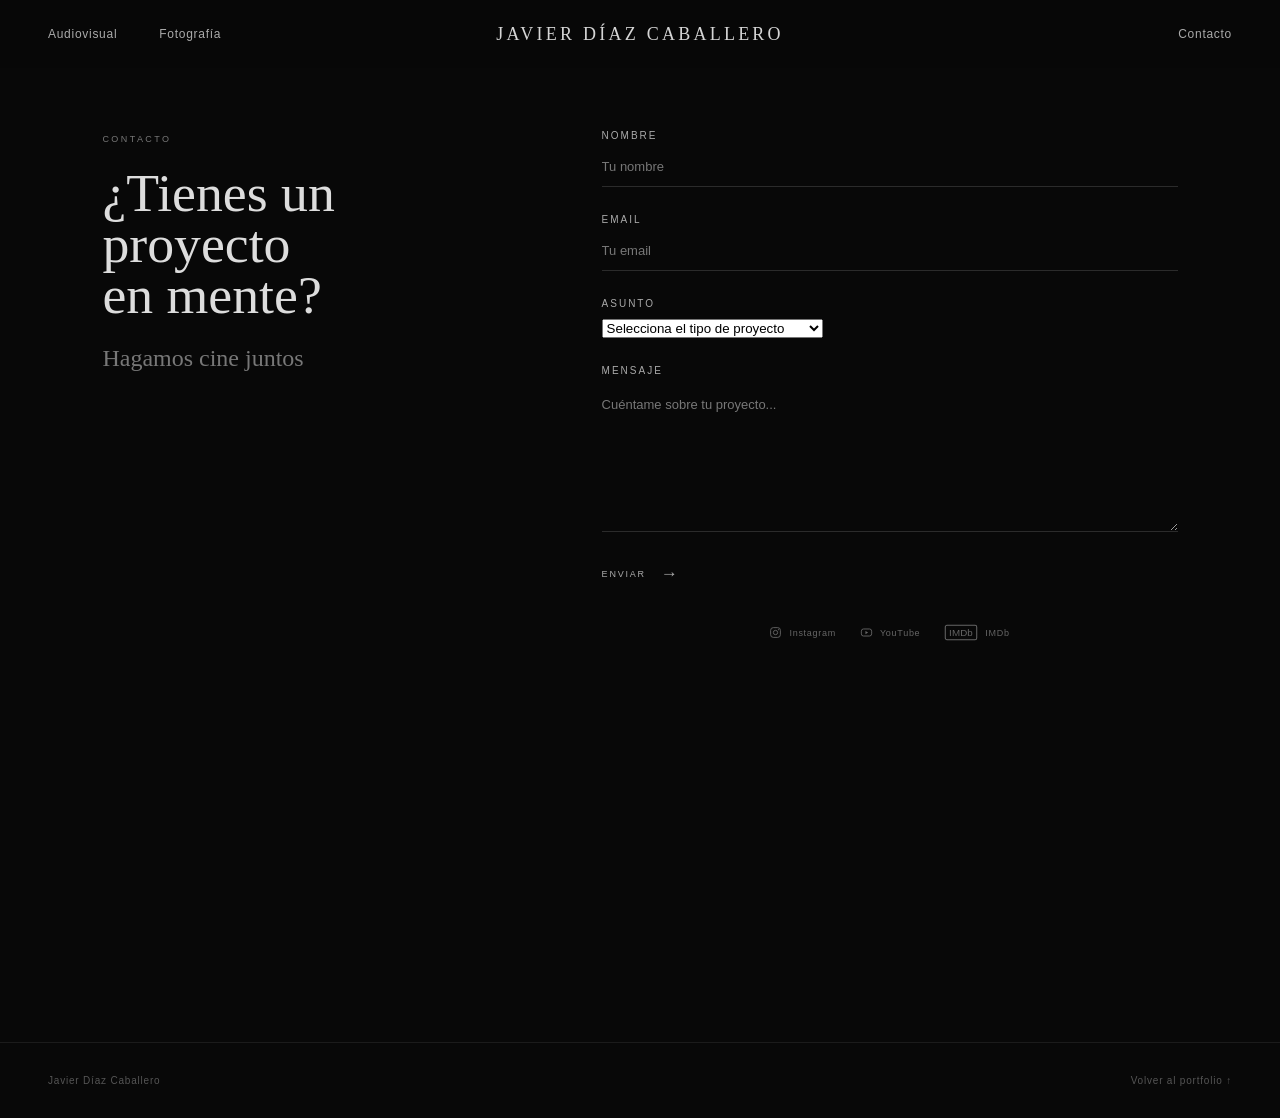
==== commit 17553ed3: "Convertir asunto del formulario en selector de tipo de proyecto" ====
--- a/contacto.html
+++ b/contacto.html
@@ -69,13 +69,20 @@
 
         <div class="contact-field">
           <label for="subject">Asunto</label>
-          <input
-            type="text"
+          <select
             id="subject"
             name="subject"
-            placeholder="¿En qué puedo ayudarte?"
             required
           >
+            <option value="" disabled selected>Selecciona el tipo de proyecto</option>
+            <option value="Dirección de cine / ficción">Dirección de cine / ficción</option>
+            <option value="Videoclip">Videoclip</option>
+            <option value="Publicidad / branded content">Publicidad / branded content</option>
+            <option value="Producción audiovisual">Producción audiovisual</option>
+            <option value="Fotografía">Fotografía</option>
+            <option value="Edición / montaje">Edición / montaje</option>
+            <option value="Otros proyectos o colaboraciones">Otros proyectos o colaboraciones</option>
+          </select>
         </div>
 
 
--- a/style.css
+++ b/style.css
@@ -1,12 +1,14 @@
-@import url('https://fonts.googleapis.com/css2?family=Cormorant+Garamond:wght@300;400&family=DM+Sans:wght@300;400&display=swap');
+400&family=DM+Sans:wght@300;400&display=swap');
 
 * {
   box-sizing: border-box;
 }
 
+
 html {
   scroll-behavior: smooth;
 }
+
 
 body {
   margin: 0;
@@ -16,14 +18,17 @@
   font-weight: 300;
 }
 
+
 body.modal-open {
   overflow: hidden;
 }
+
 
 a {
   color: inherit;
   text-decoration: none;
 }
+
 
 
 /* =========================
@@ -59,10 +64,12 @@
     transform 0.45s ease;
 }
 
+
 .topbar.is-visible {
   opacity: 1;
   transform: translateY(0);
 }
+
 
 .topbar-left,
 .topbar-right {
@@ -70,13 +77,16 @@
   align-items: center;
 }
 
+
 .topbar-left {
   gap: 42px;
 }
 
+
 .topbar-right {
   justify-content: flex-end;
 }
+
 
 .topbar a {
   font-size: 12px;
@@ -85,9 +95,11 @@
   transition: color 0.3s ease;
 }
 
+
 .topbar a:hover {
   color: #fff;
 }
+
 
 .topbar-name {
   font-family: 'Cormorant Garamond', serif !important;
@@ -99,6 +111,7 @@
 }
 
 
+
 /* =========================
    HERO
 ========================= */
@@ -115,9 +128,11 @@
   padding: 40px;
 }
 
+
 .hero-content {
   text-align: center;
 }
+
 
 .hero h1 {
   margin: 0;
@@ -141,11 +156,13 @@
     opacity 0.5s ease;
 }
 
+
 .hero h1.is-scrolled {
   transform: translateY(-45vh);
   opacity: 0;
 }
 
+
 .hero-subtitle {
   margin-top: 28px;
 
@@ -156,6 +173,7 @@
   color: #858585;
 }
 
+
 .hero-bottom {
   position: absolute;
 
@@ -167,6 +185,7 @@
   text-align: center;
 }
 
+
 .scroll {
   display: flex;
 
@@ -183,11 +202,13 @@
   color: #777;
 }
 
+
 .scroll span {
   font-size: 18px;
 
   line-height: 1;
 }
+
 
 
 /* =========================
@@ -199,9 +220,11 @@
   padding: 110px 48px;
 }
 
+
 section {
   scroll-margin-top: 90px;
 }
+
 
 
 /* =========================
@@ -219,6 +242,7 @@
   margin-bottom: 42px;
 }
 
+
 .section-header h2,
 .upcoming-header h2 {
   margin: 0;
@@ -236,6 +260,7 @@
   letter-spacing: 0.01em;
 }
 
+
 .section-label {
   display: block;
 
@@ -250,6 +275,7 @@
   color: #777;
 }
 
+
 .section-line {
   width: 90px;
 
@@ -259,6 +285,7 @@
 
   margin-top: 13px;
 }
+
 
 
 /* =========================
@@ -274,6 +301,7 @@
   gap: 18px;
 }
 
+
 .project {
   display: block;
 
@@ -290,6 +318,7 @@
   text-align: left;
 }
 
+
 .project-thumbnail {
   width: 100%;
 
@@ -299,6 +328,7 @@
 
   background: #111;
 }
+
 
 .project-thumbnail img {
   width: 100%;
@@ -313,18 +343,21 @@
     filter 0.7s ease;
 }
 
+
 .project:hover .project-thumbnail img {
   transform: scale(1.035);
 
   filter: brightness(0.84);
 }
 
+
 .project-info {
   padding: 13px 2px 0;
 
   background: transparent;
 }
 
+
 .project-type {
   display: block;
 
@@ -339,6 +372,7 @@
   color: #777;
 }
 
+
 .project h3 {
   margin: 0;
 
@@ -353,6 +387,7 @@
   color: #ddd;
 }
 
+
 .project-role {
   display: block;
 
@@ -364,6 +399,7 @@
 
   color: #777;
 }
+
 
 
 /* =========================
@@ -374,14 +410,17 @@
   padding: 125px 0 20px;
 }
 
+
 .upcoming-header {
   margin-bottom: 35px;
 }
 
+
 .upcoming-header h2 {
   color: #aaa;
 }
 
+
 .upcoming-project {
   display: block;
 
@@ -390,6 +429,7 @@
   margin-left: -48px;
 }
 
+
 .upcoming-image {
   position: relative;
 
@@ -401,6 +441,7 @@
 
   background: #111;
 }
+
 
 .upcoming-image::after {
   content: "";
@@ -422,6 +463,7 @@
   z-index: 1;
 }
 
+
 .upcoming-image img {
   position: absolute;
 
@@ -439,6 +481,7 @@
     filter 0.7s ease;
 }
 
+
 .upcoming-film-info {
   position: absolute;
 
@@ -453,6 +496,7 @@
   text-align: left;
 }
 
+
 .upcoming-type {
   display: block;
 
@@ -467,6 +511,7 @@
   color: #e1e1e1;
 }
 
+
 .upcoming-film-info h3 {
   margin: 0;
 
@@ -481,6 +526,7 @@
   color: #f2f2f2;
 }
 
+
 .upcoming-role {
   display: block;
 
@@ -492,6 +538,7 @@
 
   color: #ddd;
 }
+
 
 .upcoming-cta {
   position: absolute;
@@ -521,6 +568,7 @@
     opacity 0.4s ease;
 }
 
+
 .upcoming-circle {
   width: 56px;
 
@@ -545,6 +593,7 @@
     transform 0.4s ease;
 }
 
+
 .upcoming-cta span {
   font-size: 8px;
 
@@ -553,11 +602,13 @@
   letter-spacing: 0.2em;
 }
 
+
 .upcoming-project:hover .upcoming-image img {
   transform: scale(1.035);
 
   filter: brightness(0.75);
 }
+
 
 .upcoming-project:hover .upcoming-cta {
   transform:
@@ -565,11 +616,13 @@
     translateX(6px);
 }
 
+
 .upcoming-project:hover .upcoming-circle {
   background: rgba(255,255,255,0.12);
 
   transform: scale(1.04);
 }
+
 
 
 /* =========================
@@ -585,6 +638,7 @@
   gap: 18px;
 }
 
+
 .photo-placeholder {
   aspect-ratio: 4 / 3;
 
@@ -605,9 +659,11 @@
   transition: background 0.3s ease;
 }
 
+
 .photo-placeholder:hover {
   background: #151515;
 }
+
 
 
 /* =========================
@@ -626,6 +682,7 @@
   justify-content: center;
 }
 
+
 .contact-link {
   width: fit-content;
 
@@ -640,9 +697,11 @@
   border-bottom: 1px solid #333;
 }
 
+
 .contact-link:hover {
   color: #fff;
 }
+
 
 
 /* =========================
@@ -671,12 +730,14 @@
     visibility 0.3s ease;
 }
 
+
 .video-modal.is-open {
   opacity: 1;
 
   visibility: visible;
 }
 
+
 .video-modal-backdrop {
   position: absolute;
 
@@ -685,6 +746,7 @@
   background: rgba(0,0,0,0.94);
 }
 
+
 .video-modal-content {
   position: relative;
 
@@ -693,6 +755,7 @@
   width: min(1100px, 90vw);
 }
 
+
 .video-frame {
   width: 100%;
 
@@ -700,6 +763,7 @@
 
   background: #000;
 }
+
 
 .video-frame iframe {
   width: 100%;
@@ -708,6 +772,7 @@
   border: 0;
 }
 
+
 .video-modal-close {
   position: absolute;
 
@@ -724,6 +789,7 @@
 
   cursor: pointer;
 }
+
 
 
 /* =========================
@@ -747,571 +813,6 @@
 }
 
 
-/* =========================================================
-   PÁGINA DE LA PELÍCULA
-========================================================= */
-
-.film-page-body {
-  background: #080808;
-}
-
-.film-cover {
-  position: relative;
-
-  width: 100%;
-
-  height: 82vh;
-
-  min-height: 590px;
-
-  overflow: hidden;
-
-  background: #111;
-}
-
-.film-cover-image {
-  position: absolute;
-
-  inset: 0;
-
-  width: 100%;
-  height: 100%;
-
-  object-fit: cover;
-
-  display: block;
-}
-
-.film-cover-overlay {
-  position: absolute;
-
-  inset: 0;
-
-  background:
-    linear-gradient(
-      90deg,
-      rgba(0,0,0,0.64) 0%,
-      rgba(0,0,0,0.27) 48%,
-      rgba(0,0,0,0.06) 100%
-    );
-
-  z-index: 1;
-}
-
-.film-cover-content {
-  position: absolute;
-
-  inset: 0;
-
-  z-index: 2;
-
-  display: flex;
-
-  flex-direction: column;
-
-  justify-content: flex-start;
-
-  padding:
-    225px
-    7vw
-    60px;
-}
-
-.film-cover-type {
-  margin-bottom: 18px;
-
-  font-size: 9px;
-
-  text-transform: uppercase;
-
-  letter-spacing: 0.27em;
-
-  color: #ddd;
-}
-
-.film-cover h1 {
-  margin: 0;
-
-  max-width: 820px;
-
-  font-family: 'Cormorant Garamond', serif;
-
-  font-size: clamp(54px, 5.8vw, 90px);
-
-  line-height: 0.88;
-
-  font-weight: 300;
-
-  letter-spacing: -0.01em;
-
-  color: #f0f0f0;
-}
-
-.film-cover-bottom {
-  position: absolute;
-
-  left: 7vw;
-  right: 7vw;
-
-  bottom: 35px;
-
-  display: flex;
-
-  align-items: center;
-
-  justify-content: space-between;
-
-  font-size: 9px;
-
-  letter-spacing: 0.18em;
-
-  text-transform: uppercase;
-
-  color: #ccc;
-}
-
-.film-cover-scroll-link {
-  display: flex;
-  align-items: center;
-  gap: 12px;
-  color: #e5e5e5;
-  font-size: 9px;
-  letter-spacing: 0.18em;
-  text-decoration: none;
-  transition: opacity 0.3s ease;
-}
-
-.film-cover-scroll-link:hover {
-  opacity: 0.7;
-}
-
-.film-cover-scroll {
-  display: flex;
-
-  align-items: center;
-
-  justify-content: center;
-
-  width: 42px;
-
-  height: 42px;
-
-  border: 1px solid rgba(255,255,255,0.5);
-
-  border-radius: 50%;
-
-  font-size: 17px;
-}
-
-
-/* =========================
-   INTRODUCCIÓN
-========================= */
-
-.film-intro {
-  display: grid;
-
-  grid-template-columns: 25% 1fr;
-
-  gap: 8vw;
-
-  padding: 110px 8vw 125px;
-
-  border-bottom: 1px solid rgba(255,255,255,0.08);
-}
-
-.film-intro-label,
-.film-info-heading {
-  display: flex;
-
-  align-items: flex-start;
-
-  gap: 18px;
-
-  color: #666;
-
-  font-size: 11px;
-
-  text-transform: uppercase;
-
-  letter-spacing: 0.2em;
-}
-
-.film-intro-label span:last-child,
-.film-info-heading h2 {
-  font-family: 'Cormorant Garamond', serif;
-}
-
-.film-intro-label span:last-child {
-  font-size: 22px;
-
-  line-height: 1;
-
-  font-weight: 300;
-
-  color: #888;
-
-  letter-spacing: 0;
-}
-
-.film-intro-content {
-  max-width: 850px;
-}
-
-.film-lead {
-  margin: 0 0 42px;
-
-  font-family: 'Cormorant Garamond', serif;
-
-  font-size: clamp(32px, 3.5vw, 50px);
-
-  line-height: 1.02;
-
-  font-weight: 300;
-
-  color: #ddd;
-}
-
-.film-description {
-  width: 100%;
-
-  max-width: none;
-
-  margin: 0;
-}
-
-.film-description p {
-  margin: 0 0 25px;
-
-  font-size: 16px;
-
-  line-height: 1.8;
-
-  color: #999;
-
-  text-align: justify;
-
-  text-justify: inter-word;
-}
-
-.film-description p:last-child {
-  margin-bottom: 0;
-}
-
-.film-imdb-link {
-  display: inline-flex;
-  align-items: center;
-  gap: 9px;
-  margin-top: 28px;
-  padding: 4px 0;
-  color: inherit;
-  text-decoration: none;
-  vertical-align: middle;
-  transition: opacity 0.3s ease;
-}
-
-.film-imdb-logo {
-  display: inline-flex;
-  align-items: center;
-  justify-content: center;
-  min-width: 43px;
-  height: 23px;
-  padding: 0 5px;
-  border: 1px solid #b6a06b;
-  border-radius: 3px;
-  background: #b6a06b;
-  color: #171717;
-  font-family: Arial, Helvetica, sans-serif;
-  font-size: 13px;
-  font-weight: 600;
-  letter-spacing: -0.055em;
-  line-height: 1;
-  text-transform: none;
-  transition: background 0.3s ease, border-color 0.3s ease;
-}
-
-.film-imdb-arrow {
-  color: #b6a06b;
-  font-size: 15px;
-  line-height: 1;
-  transition: transform 0.3s ease, color 0.3s ease;
-}
-
-.film-imdb-link:hover {
-  opacity: 0.8;
-}
-
-.film-imdb-link:hover .film-imdb-logo {
-  background: #c4ae7a;
-  border-color: #c4ae7a;
-}
-
-.film-imdb-link:hover .film-imdb-arrow {
-  color: #c4ae7a;
-  transform: translate(2px, -2px);
-}
-
-
-/* =========================
-   INFORMACIÓN
-========================= */
-
-.film-info-section {
-  display: grid;
-
-  grid-template-columns: 25% 1fr;
-
-  gap: 8vw;
-
-  padding: 105px 8vw;
-
-  border-bottom: 1px solid rgba(255,255,255,0.08);
-}
-
-.film-info-heading {
-  align-items: flex-start;
-}
-
-.film-info-heading > span {
-  font-size: 11px;
-
-  color: #666;
-
-  line-height: 1;
-}
-
-.film-info-heading h2 {
-  margin: 0;
-
-  font-size: 22px;
-
-  line-height: 1;
-
-  font-weight: 300;
-
-  color: #888;
-
-  letter-spacing: 0.04em;
-
-  text-transform: uppercase;
-}
-
-
-/* =========================
-   REPARTO
-========================= */
-
-.film-cast-grid {
-  display: grid;
-
-  grid-template-columns:
-    repeat(2, minmax(0, 1fr));
-
-  column-gap: 80px;
-}
-
-.film-cast-name {
-  padding: 20px 0;
-
-  border-bottom: 1px solid rgba(255,255,255,0.08);
-
-  font-family: 'Cormorant Garamond', serif;
-
-  font-size: 27px;
-
-  font-weight: 300;
-
-  color: #ccc;
-}
-
-
-/* =========================
-   PRODUCCIÓN
-========================= */
-
-.film-production-grid {
-  display: grid;
-
-  grid-template-columns:
-    repeat(3, minmax(0, 1fr));
-
-  gap: 50px;
-}
-
-.film-production-item {
-  display: flex;
-
-  flex-direction: column;
-
-  gap: 15px;
-}
-
-.film-production-item span {
-  font-size: 8px;
-
-  text-transform: uppercase;
-
-  letter-spacing: 0.2em;
-
-  color: #666;
-}
-
-.film-production-item strong {
-  font-family: 'Cormorant Garamond', serif;
-
-  font-size: 24px;
-
-  line-height: 1.1;
-
-  font-weight: 300;
-
-  color: #ccc;
-}
-
-
-/* =========================
-   NOTICIAS
-========================= */
-
-.film-news-section {
-  padding: 105px 8vw 130px;
-
-  border-bottom: 1px solid rgba(255,255,255,0.08);
-}
-
-.film-news-section .film-info-heading {
-  margin-bottom: 55px;
-}
-
-.film-news-grid {
-  display: grid;
-
-  grid-template-columns:
-    repeat(3, minmax(0, 1fr));
-
-  gap: 18px;
-}
-
-.film-news-card {
-  min-height: 260px;
-
-  display: flex;
-
-  flex-direction: column;
-
-  padding: 24px;
-
-  border: 1px solid rgba(255,255,255,0.1);
-
-  background: #0c0c0c;
-
-  transition:
-    background 0.4s ease,
-    border-color 0.4s ease,
-    transform 0.4s ease;
-}
-
-.film-news-card:hover {
-  background: #111;
-
-  border-color: rgba(255,255,255,0.25);
-
-  transform: translateY(-5px);
-}
-
-.film-news-card-top {
-  display: flex;
-
-  justify-content: space-between;
-
-  font-size: 7px;
-
-  text-transform: uppercase;
-
-  letter-spacing: 0.18em;
-
-  color: #666;
-}
-
-.film-news-arrow {
-  font-size: 15px;
-
-  color: #aaa;
-}
-
-.film-news-card h3 {
-  margin: auto 0 12px;
-
-  font-family: 'Cormorant Garamond', serif;
-
-  font-size: 25px;
-
-  line-height: 1.05;
-
-  font-weight: 300;
-
-  color: #ddd;
-}
-
-.film-news-card p {
-  margin: 0 0 20px;
-
-  font-size: 9px;
-
-  line-height: 1.7;
-
-  color: #777;
-}
-
-.film-news-read {
-  padding-top: 14px;
-
-  border-top: 1px solid rgba(255,255,255,0.08);
-
-  font-size: 7px;
-
-  text-transform: uppercase;
-
-  letter-spacing: 0.18em;
-
-  color: #999;
-}
-
-
-/* =========================
-   VOLVER
-========================= */
-
-.film-back {
-  padding: 65px 8vw;
-}
-
-.film-back a {
-  display: inline-flex;
-
-  align-items: center;
-
-  gap: 14px;
-
-  font-size: 10px;
-
-  text-transform: uppercase;
-
-  letter-spacing: 0.16em;
-
-  color: #777;
-
-  transition: color 0.3s ease;
-}
-
-.film-back a:hover {
-  color: #fff;
-}
-
-.film-back-arrow {
-  font-size: 18px;
-}
-
 
 /* =========================
    TABLET
@@ -1324,23 +825,9 @@
       repeat(2, minmax(0, 1fr));
   }
 
-  .film-intro,
-  .film-info-section {
-    grid-template-columns: 1fr;
-
-    gap: 50px;
-  }
-
-  .film-cast-grid {
-    column-gap: 35px;
-  }
-
-  .film-news-grid {
-    grid-template-columns:
-      repeat(2, minmax(0, 1fr));
-  }
-
-}
+
+}
+
 
 
 /* =========================
@@ -1360,20 +847,24 @@
     column-gap: 8px;
   }
 
+
   .topbar-left {
     gap: 10px;
   }
 
+
   .topbar-right {
     justify-content: flex-end;
   }
 
+
   .topbar a {
     font-size: 8px;
 
     letter-spacing: 0.03em;
   }
 
+
   .topbar-name {
     width: auto;
 
@@ -1389,12 +880,14 @@
   }
 
 
+
   /* HERO */
 
   .hero {
     padding: 20px;
   }
 
+
   .hero h1 {
     width: 100%;
 
@@ -1409,6 +902,7 @@
     white-space: normal;
   }
 
+
   .hero-subtitle {
     margin-top: 28px;
 
@@ -1418,6 +912,7 @@
 
     letter-spacing: 0.15em;
   }
+
 
 
   /* SECCIONES */
@@ -1427,6 +922,7 @@
     padding: 90px 20px;
   }
 
+
   .section-header,
   .upcoming-header {
     gap: 18px;
@@ -1434,12 +930,14 @@
     margin-bottom: 30px;
   }
 
+
   .section-header h2,
   .upcoming-header h2 {
     font-size: 38px;
   }
 
 
+
   /* PROYECTOS */
 
   .projects {
@@ -1449,14 +947,17 @@
     gap: 24px 12px;
   }
 
+
   .project-thumbnail {
     aspect-ratio: 16 / 9;
   }
 
+
   .project-info {
     padding: 9px 1px 0;
   }
 
+
   .project-type {
     font-size: 6px;
 
@@ -1465,10 +966,12 @@
     letter-spacing: 0.12em;
   }
 
+
   .project h3 {
     font-size: 16px;
   }
 
+
   .project-role {
     margin-top: 5px;
 
@@ -1478,32 +981,38 @@
   }
 
 
+
   /* PRÓXIMAMENTE */
 
   .upcoming {
     padding: 105px 0 15px;
   }
 
+
   .upcoming-project {
     width: 100vw;
 
     margin-left: -20px;
   }
 
+
   .upcoming-image {
     aspect-ratio: 16 / 8;
   }
 
+
   .upcoming-film-info {
     left: 24px;
   }
 
+
   .upcoming-film-info h3 {
     font-size: 8.5vw;
 
     max-width: 70%;
   }
 
+
   .upcoming-cta {
     right: 18px;
 
@@ -1514,6 +1023,7 @@
     transform: none;
   }
 
+
   .upcoming-circle {
     width: 42px;
 
@@ -1522,11 +1032,13 @@
     font-size: 19px;
   }
 
+
   .upcoming-cta span {
     font-size: 5px;
   }
 
 
+
   /* FOTOGRAFÍA */
 
   .photo-grid {
@@ -1534,6 +1046,7 @@
   }
 
 
+
   /* CONTACTO */
 
   .contact {
@@ -1541,190 +1054,6 @@
   }
 
 
-  /* =========================
-     PELÍCULA — MÓVIL
-  ========================= */
-
-  .film-cover {
-    height: 78svh;
-
-    min-height: 560px;
-  }
-
-  .film-cover-content {
-    padding:
-      115px
-      24px
-      40px;
-  }
-
-  .film-cover-type {
-    margin-bottom: 16px;
-
-    font-size: 7px;
-  }
-
-  .film-cover h1 {
-    font-size: 13vw;
-
-    line-height: 0.88;
-  }
-
-  .film-cover-bottom {
-    left: 24px;
-    right: 24px;
-
-    bottom: 25px;
-  }
-
-
-  /* INTRO */
-
-  .film-intro {
-    display: block;
-
-    padding: 90px 24px;
-  }
-
-  .film-intro-label {
-    margin-bottom: 45px;
-  }
-
-  .film-intro-label span:last-child {
-    font-size: 22px;
-  }
-
-  .film-lead {
-    margin-bottom: 38px;
-
-    font-size: 32px;
-  }
-
-  .film-description {
-    margin: 0;
-  }
-
-  .film-description p {
-    font-size: 13px;
-
-    line-height: 1.8;
-
-    text-align: justify;
-  }
-
-
-  /* INFO */
-
-  .film-info-section {
-    display: block;
-
-    padding: 80px 24px;
-  }
-
-  .film-info-heading {
-    margin-bottom: 45px;
-
-    gap: 14px;
-  }
-
-  .film-info-heading > span {
-    font-size: 9px;
-
-    color: #666;
-  }
-
-  .film-info-heading h2 {
-    font-size: 18px;
-
-    line-height: 1;
-
-    letter-spacing: 0.04em;
-
-    color: #888;
-
-    text-transform: uppercase;
-  }
-
-
-  /* REPARTO */
-
-  .film-cast-grid {
-    grid-template-columns: 1fr;
-
-    column-gap: 0;
-  }
-
-  .film-cast-name {
-    padding: 17px 0;
-
-    font-size: 25px;
-  }
-
-
-  /* PRODUCCIÓN */
-
-  .film-production-grid {
-    grid-template-columns: 1fr;
-
-    gap: 35px;
-  }
-
-
-  /* NOTICIAS */
-
-  .film-news-section {
-    padding: 80px 24px 100px;
-  }
-
-  .film-news-section .film-info-heading {
-    margin-bottom: 40px;
-  }
-
-  .film-news-grid {
-    grid-template-columns: 1fr;
-
-    gap: 12px;
-  }
-
-  .film-news-card {
-    min-height: 230px;
-
-    padding: 21px;
-  }
-
-  .film-news-card-top {
-    font-size: 6px;
-  }
-
-  .film-news-arrow {
-    font-size: 13px;
-  }
-
-  .film-news-card h3 {
-    font-size: 22px;
-
-    line-height: 1.05;
-
-    margin: auto 0 10px;
-  }
-
-  .film-news-card p {
-    font-size: 8px;
-
-    margin-bottom: 17px;
-  }
-
-  .film-news-read {
-    font-size: 6px;
-  }
-
-
-  /* VOLVER */
-
-  .film-back {
-    padding: 55px 24px;
-  }
-
 
   /* FOOTER */
 
@@ -1738,7 +1067,9 @@
     gap: 18px;
   }
 
-}
+
+}
+
 
 
 /* =========================================================
@@ -1753,26 +1084,31 @@
   border-bottom: none;
 }
 
+
 .topbar-name {
   opacity: 0;
   transition: opacity 0.45s ease;
 }
 
+
 .topbar.is-visible .topbar-name {
   opacity: 1;
 }
 
 
+
 /* HERO */
 
 .hero h1 {
   font-size: clamp(44px, 6.4vw, 98px);
 }
+
 
 .hero-subtitle {
   font-size: 14px;
   letter-spacing: 0.32em;
 }
+
 
 .hero-socials {
   display: flex;
@@ -1782,15 +1118,18 @@
   margin-top: 28px;
 }
 
+
 .hero-socials a {
   display: inline-flex;
   color: #777;
   transition: color 0.3s ease;
 }
 
+
 .hero-socials a:hover {
   color: #fff;
 }
+
 
 .hero-socials svg {
   width: 13px;
@@ -1799,6 +1138,7 @@
 }
 
 
+
 /* FOOTER */
 
 .footer-socials {
@@ -1806,6 +1146,7 @@
   align-items: center;
   gap: 16px;
 }
+
 
 .footer-socials a {
   display: inline-flex;
@@ -1815,6 +1156,7 @@
   letter-spacing: 0.05em;
 }
 
+
 .footer-socials svg {
   width: 15px;
   height: 15px;
@@ -1822,100 +1164,13 @@
 }
 
 
+
 /* PRÓXIMAMENTE */
 
 .upcoming-header .section-line {
   margin-top: 13px;
 }
 
-
-/* =========================================================
-   PÁGINA DE LA PELÍCULA — AJUSTES
-========================================================= */
-
-/* Número encima del título */
-
-.film-intro-label,
-.film-info-heading {
-  display: block;
-}
-
-.film-intro-label span:first-child,
-.film-info-heading > span {
-  display: block;
-  margin-bottom: 8px;
-  font-family: 'DM Sans', sans-serif;
-  font-size: 10px;
-  font-weight: 300;
-  line-height: 1;
-  letter-spacing: 0.18em;
-  color: #666;
-}
-
-.film-intro-label span:last-child {
-  display: block;
-  font-family: 'Cormorant Garamond', serif;
-  font-size: 22px;
-  line-height: 1;
-  font-weight: 300;
-  color: #888;
-  letter-spacing: 0.04em;
-  text-transform: uppercase;
-}
-
-.film-info-heading h2 {
-  display: block;
-  margin: 0;
-  font-family: 'Cormorant Garamond', serif;
-  font-size: 22px;
-  line-height: 1;
-  font-weight: 300;
-  color: #888;
-  letter-spacing: 0.04em;
-  text-transform: uppercase;
-}
-
-
-/* Frase inicial más pequeña */
-
-.film-lead {
-  font-size: clamp(24px, 2.5vw, 36px);
-  line-height: 1.08;
-}
-
-
-/* REPARTO */
-
-.film-cast-grid {
-  grid-template-columns: 1fr;
-  max-width: 600px;
-  margin: 0 auto;
-}
-
-.film-cast-name {
-  text-align: center;
-  color: #bbb;
-}
-
-
-/* PRODUCCIÓN */
-
-.film-production-grid {
-  grid-template-columns: repeat(3, minmax(0, 1fr));
-  gap: 50px;
-}
-
-
-/* NOTICIAS */
-
-.film-news-section .film-info-heading {
-  margin-bottom: 78px;
-}
-
-.film-news-card p {
-  font-size: 12px;
-  line-height: 1.7;
-}
 
 
 /* =========================================================
@@ -1926,6 +1181,7 @@
   min-height: calc(100svh - 68px);
   padding: 130px 8vw 80px;
 }
+
 
 .contact-section {
   width: 100%;
@@ -1940,9 +1196,11 @@
   align-items: start;
 }
 
+
 .contact-intro {
   padding-top: 4px;
 }
+
 
 .contact-label {
   display: block;
@@ -1953,6 +1211,7 @@
   color: #777;
 }
 
+
 .contact-intro h1 {
   margin: 0;
   font-family: 'Cormorant Garamond', serif;
@@ -1962,6 +1221,7 @@
   color: #ddd;
 }
 
+
 .contact-intro p {
   margin: 24px 0 0;
   font-family: 'Cormorant Garamond', serif;
@@ -1970,13 +1230,16 @@
   color: #777;
 }
 
+
 .contact-form {
   width: 100%;
 }
 
+
 .contact-field {
   margin-bottom: 27px;
 }
+
 
 .contact-field label {
   display: block;
@@ -1987,6 +1250,7 @@
   letter-spacing: 0.2em;
   color: #aaa;
 }
+
 
 .contact-field input,
 .contact-field textarea {
@@ -2004,22 +1268,26 @@
   transition: border-color 0.3s ease;
 }
 
+
 .contact-field input::placeholder,
 .contact-field textarea::placeholder {
   color: #777;
   opacity: 1;
 }
 
+
 .contact-field input:focus,
 .contact-field textarea:focus {
   border-bottom-color: #777;
 }
+
 
 .contact-field textarea {
   min-height: 125px;
   resize: vertical;
   line-height: 1.7;
 }
+
 
 .contact-submit {
   display: inline-flex;
@@ -2036,13 +1304,16 @@
   cursor: pointer;
 }
 
+
 .contact-submit span {
   font-size: 17px;
 }
 
+
 .contact-submit:hover {
   color: #fff;
 }
+
 
 .contact-socials {
   grid-column: 2;
@@ -2052,6 +1323,7 @@
   gap: 24px;
   margin-top: 0;
 }
+
 
 .contact-socials a {
   display: inline-flex;
@@ -2063,9 +1335,11 @@
   transition: color 0.3s ease;
 }
 
+
 .contact-socials a:hover {
   color: #fff;
 }
+
 
 .contact-socials svg {
   width: 13px;
@@ -2074,6 +1348,7 @@
 }
 
 
+
 /* =========================================================
    MÓVIL — AJUSTES FINALES
 ========================================================= */
@@ -2084,96 +1359,61 @@
     border-bottom: none;
   }
 
+
   .topbar-name {
     opacity: 0;
   }
 
+
   .topbar.is-visible .topbar-name {
     opacity: 1;
   }
 
+
   .hero h1 {
     font-size: 12.5vw;
   }
+
 
   .hero-subtitle {
     font-size: 9px;
     letter-spacing: 0.17em;
   }
 
+
   .hero-socials {
     gap: 16px;
     margin-top: 27px;
   }
 
+
   .hero-socials svg {
     width: 12px;
     height: 12px;
   }
 
+
   .footer-socials {
     flex-direction: row;
     gap: 14px;
   }
 
+
   .footer-socials a {
     font-size: 8px;
   }
+
 
   .footer-socials svg {
     width: 13px;
     height: 13px;
   }
 
+
   .upcoming-header .section-line {
     margin-top: 11px;
   }
 
-  /* PELÍCULA */
-
-  .film-intro-label,
-  .film-info-heading {
-    display: block;
-  }
-
-  .film-intro-label span:first-child,
-  .film-info-heading > span {
-    margin-bottom: 8px;
-    font-size: 9px;
-  }
-
-  .film-intro-label span:last-child,
-  .film-info-heading h2 {
-    font-size: 18px;
-  }
-
-  .film-lead {
-    font-size: 25px;
-    line-height: 1.08;
-  }
-
-  .film-cast-grid {
-    grid-template-columns: 1fr;
-    max-width: 100%;
-  }
-
-  .film-cast-name {
-    text-align: center;
-    font-size: 25px;
-  }
-
-  .film-production-grid {
-    grid-template-columns: 1fr;
-    gap: 35px;
-  }
-
-  .film-news-section .film-info-heading {
-    margin-bottom: 55px;
-  }
-
-  .film-news-card p {
-    font-size: 9px;
-  }
 
   /* CONTACTO */
 
@@ -2182,32 +1422,39 @@
     padding: 100px 24px 70px;
   }
 
+
   .contact-section {
     display: block;
     max-width: none;
   }
 
+
   .contact-intro {
     margin-bottom: 65px;
   }
+
 
   .contact-label {
     margin-bottom: 22px;
     font-size: 8px;
   }
 
+
   .contact-intro h1 {
     font-size: 42px;
   }
+
 
   .contact-intro p {
     margin-top: 20px;
     font-size: 21px;
   }
 
+
   .contact-field {
     margin-bottom: 25px;
   }
+
 
   .contact-field label {
     font-size: 10px;
@@ -2216,36 +1463,44 @@
     letter-spacing: 0.18em;
   }
 
+
   .contact-field input,
   .contact-field textarea {
     font-size: 14px;
     color: #e0e0e0;
   }
 
+
   .contact-field input::placeholder,
   .contact-field textarea::placeholder {
     color: #858585;
     opacity: 1;
   }
 
+
   .contact-field textarea {
     min-height: 110px;
   }
+
 
   .contact-socials {
     margin-top: 45px;
     gap: 20px;
   }
 
+
   .contact-socials a {
     font-size: 8px;
   }
+
 
   .contact-socials svg {
     width: 12px;
     height: 12px;
   }
-}
+
+}
+
 
 /* =========================================================
    MÓVIL — CORRECCIÓN FINAL
@@ -2265,6 +1520,7 @@
     transform: translateY(0) !important;
     border-bottom: none !important;
   }
+
 
   .topbar-name {
     opacity: 0 !important;
@@ -2274,6 +1530,7 @@
       visibility 0s linear 0.45s;
   }
 
+
   .topbar.is-visible .topbar-name {
     opacity: 1 !important;
     visibility: visible !important;
@@ -2283,6 +1540,7 @@
   }
 
 
+
   /* PROYECTOS / SELECCIÓN / PRÓXIMAMENTE
      Los tres encabezados tienen exactamente el mismo tratamiento.
   */
@@ -2294,6 +1552,7 @@
     gap: 18px;
     margin-bottom: 30px;
   }
+
 
   .section-header h2,
   .upcoming-header h2 {
@@ -2306,6 +1565,7 @@
     letter-spacing: 0.01em;
   }
 
+
   .section-line {
     width: 90px;
     height: 1px;
@@ -2313,45 +1573,13 @@
     margin-top: 13px;
   }
 
+
   .upcoming-header .section-line {
     margin-top: 13px;
   }
 
-
-  /* PÁGINA DE LA PELÍCULA
-     Número arriba y título debajo.
-  */
-
-  .film-intro-label,
-  .film-info-heading {
-    display: block !important;
-  }
-
-  .film-intro-label span:first-child,
-  .film-info-heading > span {
-    display: block;
-    margin: 0 0 8px;
-    font-family: 'DM Sans', sans-serif;
-    font-size: 9px;
-    font-weight: 300;
-    line-height: 1;
-    letter-spacing: 0.18em;
-    color: #666;
-  }
-
-  .film-intro-label span:last-child,
-  .film-info-heading h2 {
-    display: block;
-    margin: 0;
-    font-family: 'Cormorant Garamond', serif;
-    font-size: 18px;
-    line-height: 1;
-    font-weight: 300;
-    color: #888;
-    letter-spacing: 0.04em;
-    text-transform: uppercase;
-  }
-}
+}
+
 
 
 /* CORRECCIÓN FINAL — LÍNEAS DE CABECERA
@@ -2362,12 +1590,15 @@
   margin-top: 13px !important;
 }
 
+
 @media (max-width: 650px) {
   .section-header .section-line,
   .upcoming-header .section-line {
     margin-top: 13px !important;
   }
-}
+
+}
+
 
 
 /* =========================================================
@@ -2380,6 +1611,7 @@
   top: 0 !important;
   margin-top: 13px !important;
 }
+
 
 @media (max-width: 650px) {
   .section-header .section-line,
@@ -2388,7 +1620,9 @@
     top: 0 !important;
     margin-top: 11px !important;
   }
-}
+
+}
+
 
 
 /* =========================================================
@@ -2400,11 +1634,14 @@
   transform: translateY(-11px) !important;
 }
 
+
 @media (max-width: 650px) {
   .section-header .section-line {
     transform: translateY(-11px) !important;
   }
-}
+
+}
+
 
 
 /* =========================
@@ -2414,6 +1651,7 @@
 #colaboraciones {
   padding: 110px 48px;
 }
+
 
 .collaborations-intro {
   max-width: 560px;
@@ -2423,38 +1661,47 @@
   line-height: 1.8;
 }
 
+
 .collaborations-grid {
   display: grid;
   grid-template-columns: repeat(3, minmax(0, 1fr));
   gap: 18px;
 }
 
+
 @media (max-width: 900px) {
   .collaborations-grid {
     grid-template-columns: repeat(2, minmax(0, 1fr));
   }
-}
+
+}
+
 
 @media (max-width: 650px) {
   #colaboraciones {
     padding: 90px 20px;
   }
 
+
   .collaborations-intro {
     margin-top: -6px;
     font-size: 12px;
   }
 
+
   .collaborations-grid {
     grid-template-columns: 1fr;
     gap: 20px;
   }
-}
+
+}
+
 
 
 .collaboration-item {
   min-width: 0;
 }
+
 
 .collaboration-embed {
   width: 100%;
@@ -2463,12 +1710,14 @@
   overflow: hidden;
 }
 
+
 .collaboration-embed .instagram-media {
   width: 100% !important;
   max-width: 540px !important;
   min-width: 0 !important;
   margin: 0 auto !important;
 }
+
 
 .collaboration-credit {
   margin: 14px 0 0;
@@ -2478,15 +1727,19 @@
   text-transform: uppercase;
 }
 
+
 @media (max-width: 650px) {
   .collaboration-embed {
     max-width: 100%;
   }
 
+
   .collaboration-credit {
     font-size: 9px;
   }
-}
+
+}
+
 
 
 /* COLABORACIONES — mismas tarjetas que Proyectos */
@@ -2496,9 +1749,11 @@
   gap: 18px;
 }
 
+
 #colaboraciones .collaboration-project {
   position: relative;
 }
+
 
 #colaboraciones .collaboration-thumbnail {
   position: relative;
@@ -2506,6 +1761,7 @@
   background: #111;
   overflow: hidden;
 }
+
 
 #colaboraciones .collaboration-thumbnail img {
   display: block;
@@ -2515,10 +1771,12 @@
   transition: transform 0.7s ease, filter 0.7s ease;
 }
 
+
 #colaboraciones .collaboration-project:hover .collaboration-thumbnail img {
   transform: scale(1.035);
   filter: brightness(0.78);
 }
+
 
 #colaboraciones .collaboration-play {
   position: absolute;
@@ -2532,11 +1790,14 @@
   pointer-events: none;
 }
 
+
 @media (max-width: 900px) {
   #colaboraciones .collaborations-grid {
     grid-template-columns: repeat(2, minmax(0, 1fr));
   }
-}
+
+}
+
 
 @media (max-width: 650px) {
   #colaboraciones .collaborations-grid {
@@ -2544,10 +1805,13 @@
     gap: 24px 12px;
   }
 
+
   #colaboraciones .collaboration-play {
     font-size: 16px;
   }
-}
+
+}
+
 
 
 /* MODAL VERTICAL PARA REELS — marco propio, sin apariencia de navegador */
@@ -2560,6 +1824,7 @@
   box-shadow: none;
 }
 
+
 .video-modal.is-vertical .video-frame {
   width: 100%;
   aspect-ratio: 9 / 16;
@@ -2568,6 +1833,7 @@
   background: #000;
 }
 
+
 .video-modal.is-vertical .video-frame iframe {
   display: block;
   width: 100%;
@@ -2575,6 +1841,7 @@
   border: 0;
   background: #000;
 }
+
 
 .video-modal.is-vertical .video-modal-close {
   z-index: 5;
@@ -2586,18 +1853,23 @@
   font-size: 30px;
 }
 
+
 .video-modal.is-vertical .video-modal-backdrop {
   background: rgba(0, 0, 0, 0.94);
 }
+
 
 @media (max-width: 500px) {
   .video-modal.is-vertical .video-modal-content {
     width: min(88vw, 380px);
   }
+
   .video-modal.is-vertical .video-modal-close {
     top: -36px;
   }
-}
+
+}
+
 
 
 
@@ -2607,19 +1879,26 @@
   width: min(94vw, 480px);
   max-width: 480px;
 }
+
 .video-modal.is-vertical .video-frame {
   max-height: 90vh;
 }
+
 .video-modal.is-vertical .video-modal-close {
   top: -34px;
 }
 
 
+
 /* COLABORACIÓN EXTERNA — tarjeta editorial sin modal de Instagram */
 #colaboraciones .collaboration-external { display:block; color:inherit; text-decoration:none; }
+
 #colaboraciones .collaboration-external .collaboration-play { font-size:24px; opacity:0; transition:opacity .3s ease; }
+
 #colaboraciones .collaboration-external:hover .collaboration-play { opacity:1; }
+
 #colaboraciones .collaboration-external .collaboration-thumbnail img { object-fit:cover; }
+
 
 
 /* AJUSTES DE CALIDAD — portfolio */
@@ -2627,6 +1906,7 @@
   grid-template-columns: minmax(0, 560px);
   justify-content: start;
 }
+
 .photo-placeholder-pending {
   cursor: default;
   min-height: 220px;
@@ -2634,11 +1914,13 @@
   gap: 10px;
   border: 1px solid rgba(255,255,255,0.06);
 }
+
 .photo-placeholder-pending span {
   display: flex;
   flex-direction: column;
   gap: 9px;
 }
+
 .photo-placeholder-pending small {
   font-family: 'DM Sans', sans-serif;
   font-size: 9px;
@@ -2647,13 +1929,18 @@
   text-transform: uppercase;
   color: #666;
 }
+
 .photo-placeholder-pending:hover { background: #111; }
+
 @media (max-width: 650px) {
   #colaboraciones .collaborations-grid {
     grid-template-columns: minmax(0, 1fr);
   }
+
   .photo-placeholder-pending { min-height: 160px; }
-}
+
+}
+
 
 
 /* REEL DE COLABORACIÓN — reproductor integrado y de mayor tamaño */
@@ -2662,10 +1949,12 @@
   color: inherit;
   font: inherit;
 }
+
 #colaboraciones .collaboration-embed-trigger:focus-visible {
   outline: 1px solid #aaa;
   outline-offset: 5px;
 }
+
 .video-modal.is-vertical .video-modal-content {
   width: min(94vw, 560px);
   max-width: 560px;
@@ -2674,12 +1963,14 @@
   border: 0;
   box-shadow: none;
 }
+
 .video-modal.is-vertical .video-frame {
   width: 100%;
   aspect-ratio: 9 / 16;
   max-height: 88vh;
   background: #000;
 }
+
 .video-modal.is-vertical .video-frame iframe {
   display: block;
   width: 100%;
@@ -2687,6 +1978,7 @@
   border: 0;
   background: #000;
 }
+
 .video-modal.is-vertical .video-modal-close {
   top: -38px;
   right: 0;
@@ -2696,11 +1988,14 @@
   border: 0;
   font-size: 30px;
 }
+
 @media (max-width: 650px) {
   .video-modal.is-vertical .video-modal-content {
     width: min(94vw, 460px);
   }
-}
+
+}
+
 
 
 /* COLABORACIONES — cuadrícula de 4 por fila en escritorio */
@@ -2709,23 +2004,30 @@
   justify-content: stretch;
   gap: 28px 18px;
 }
+
 @media (max-width: 1000px) {
   #colaboraciones .collaborations-grid {
     grid-template-columns: repeat(3, minmax(0, 1fr));
   }
-}
+
+}
+
 @media (max-width: 760px) {
   #colaboraciones .collaborations-grid {
     grid-template-columns: repeat(2, minmax(0, 1fr));
     gap: 24px 12px;
   }
-}
+
+}
+
 @media (max-width: 420px) {
   #colaboraciones .collaborations-grid {
     grid-template-columns: repeat(2, minmax(0, 1fr));
     gap: 22px 10px;
   }
-}
+
+}
+
 
 
 /* Miniatura provisional propia para Army Awards: no reutilizar portadas ajenas */
@@ -2736,6 +2038,7 @@
   border: 1px solid rgba(255,255,255,0.08);
   position: relative;
 }
+
 #colaboraciones .collaboration-placeholder::after {
   content: "ARMY AWARDS 2026";
   position: absolute;
@@ -2749,1628 +2052,331 @@
   letter-spacing: 0.12em;
 }
 
-
-/* SINOPSIS — composición editorial más limpia */
-.film-description {
-  max-width: 760px;
-}
-
-.film-description p {
-  margin: 0 0 22px;
-  font-size: 15px;
-  line-height: 1.9;
-  color: #a0a0a0;
-  text-align: left;
-  text-wrap: pretty;
-}
-
-.film-description p:last-child {
-  margin-bottom: 0;
-}
-
-@media (max-width: 650px) {
-  .film-description p {
-    font-size: 14px;
-    line-height: 1.85;
-    margin-bottom: 18px;
-  }
-}
-
-
-/* =========================
-   FICHA INTERACTIVA DE REPARTO
-   Prueba inicial: Gonzalo Cortés
-========================= */
-.film-cast-layout {
-  display: grid;
-  grid-template-columns: minmax(230px, 0.72fr) minmax(300px, 1fr);
-  gap: clamp(35px, 6vw, 90px);
-  align-items: start;
-}
-.film-cast-grid {
-  display: flex;
-  flex-direction: column;
-  min-width: 0;
-}
-.film-cast-name {
-  width: 100%;
-  padding: 20px 0;
-  border-bottom: 1px solid rgba(255,255,255,0.08);
-  font-family: 'Cormorant Garamond', serif;
-  font-size: 27px;
-  font-weight: 300;
-  color: #ccc;
-  transition: color 0.3s ease, padding-left 0.3s ease;
-}
-.film-cast-person {
-  position: relative;
-}
-.film-cast-name--interactive {
-  cursor: default;
-  outline: none;
-}
-.film-cast-person--test:hover .film-cast-name--interactive,
-.film-cast-name--interactive:focus-visible {
-  color: #fff;
-  padding-left: 8px;
-}
-.film-cast-preview-slot {
-  position: sticky;
-  top: 100px;
-  min-height: 420px;
-  display: flex;
-  align-items: center;
-  justify-content: center;
-  border: 1px solid rgba(255,255,255,0.07);
-  background: linear-gradient(145deg, #101010, #090909);
-  overflow: hidden;
-}
-.film-cast-preview-hint,
-.film-cast-preview-mobile-hint {
-  font-size: 8px;
-  letter-spacing: 0.24em;
-  color: #555;
-  text-transform: uppercase;
-}
-.film-cast-preview-mobile-hint {
-  display: none;
-}
-.film-cast-preview {
-  position: absolute;
-  top: 0;
-  right: 0;
-  width: calc(50% - 4vw);
-  height: 100%;
-  display: grid;
-  grid-template-columns: minmax(110px, 0.75fr) minmax(0, 1fr);
-  gap: 24px;
-  align-items: center;
-  padding: 28px;
-  background: #0b0b0b;
-  opacity: 0;
-  visibility: hidden;
-  transform: translateY(10px);
-  transition: opacity 0.35s ease, transform 0.35s ease, visibility 0.35s ease;
-  pointer-events: none;
-  z-index: 2;
-}
-.film-cast-person--test:hover .film-cast-preview,
-.film-cast-person--test:focus-within .film-cast-preview,
-.film-cast-person--test.is-in-view .film-cast-preview {
-  opacity: 1;
-  visibility: visible;
-  transform: translateY(0);
-}
-.film-cast-preview-image {
-  position: relative;
-  min-height: 280px;
-  height: 100%;
-  max-height: 420px;
-  display: flex;
-  flex-direction: column;
-  align-items: center;
-  justify-content: center;
-  gap: 12px;
-  background: radial-gradient(ellipse at 50% 35%, #292929 0, #141414 44%, #0b0b0b 100%);
-  border: 1px solid rgba(255,255,255,0.08);
-  color: #777;
-}
-.film-cast-preview-image span {
-  font-family: 'Cormorant Garamond', serif;
-  font-size: clamp(45px, 5vw, 76px);
-  font-weight: 300;
-  letter-spacing: 0.08em;
-  color: #a6a6a6;
-}
-.film-cast-preview-image small {
-  font-size: 7px;
-  letter-spacing: 0.25em;
-  color: #666;
-}
-.film-cast-preview-content {
-  align-self: center;
-}
-.film-cast-preview-kicker,
-.film-cast-works > span {
-  font-size: 7px;
-  line-height: 1.7;
-  letter-spacing: 0.18em;
-  color: #777;
-  text-transform: uppercase;
-}
-.film-cast-preview-content h3 {
-  margin: 12px 0;
-  font-family: 'Cormorant Garamond', serif;
-  font-size: clamp(25px, 2.3vw, 36px);
-  line-height: 1;
-  font-weight: 300;
-  color: #e0e0e0;
-}
-.film-cast-preview-content > p {
-  margin: 0 0 24px;
-  font-size: 11px;
-  line-height: 1.8;
-  color: #929292;
-}
-.film-cast-works p {
-  margin: 9px 0 0;
-  font-size: 10px;
-  line-height: 1.5;
-  color: #aaa;
-}
-.film-cast-works em {
-  font-family: 'Cormorant Garamond', serif;
-  font-size: 15px;
-  font-style: normal;
-  color: #d0d0d0;
-}
-@media (max-width: 900px) {
-  .film-cast-layout {
-    grid-template-columns: 1fr;
-    gap: 28px;
-  }
-  .film-cast-preview-slot {
-    display: none;
-  }
-  .film-cast-person--test {
-    display: contents;
-  }
-  .film-cast-person--test .film-cast-name {
-    order: 0;
-  }
-  .film-cast-preview {
-    position: relative;
-    right: auto;
-    width: 100%;
-    height: auto;
-    min-height: 300px;
-    grid-template-columns: minmax(100px, 0.65fr) minmax(0, 1fr);
-    padding: 18px;
-    gap: 18px;
-    margin: 0 0 18px;
-    opacity: 1;
-    visibility: visible;
-    transform: none;
-    pointer-events: auto;
-    display: none;
-    order: 1;
-  }
-  .film-cast-person--test.is-in-view .film-cast-preview {
-    display: grid;
-    animation: castPreviewReveal 0.55s ease both;
-  }
-  .film-cast-preview-image {
-    min-height: 260px;
-  }
-  .film-cast-preview-mobile-hint {
-    display: inline;
-  }
-}
 @keyframes castPreviewReveal {
   from { opacity: 0; transform: translateY(14px); }
   to { opacity: 1; transform: translateY(0); }
 }
-@media (prefers-reduced-motion: reduce) {
-  .film-cast-preview,
-  .film-cast-name {
-    transition: none;
-  }
-  .film-cast-person--test.is-in-view .film-cast-preview {
-    animation: none;
-  }
-}
-
-
-/* =========================
-   REPARTO — PERFIL DESTACADO
-   Propuesta visual para Gonzalo Cortés
-========================= */
-.film-cast-layout--proposal {
-  display: block;
-}
-.cast-profile {
-  display: grid;
-  grid-template-columns: minmax(260px, .88fr) minmax(0, 1.12fr);
-  max-width: 1120px;
-  margin: 0 auto 76px;
-  background: #0b0b0b;
-  border: 1px solid rgba(255,255,255,.12);
-  overflow: hidden;
-}
-.cast-profile-portrait {
-  min-height: 590px;
-  position: relative;
-  display: flex;
-  flex-direction: column;
-  align-items: center;
-  justify-content: center;
-  overflow: hidden;
-  background:
-    radial-gradient(ellipse at 50% 32%, rgba(150,125,101,.32), transparent 42%),
-    linear-gradient(155deg, #292521 0%, #151413 48%, #090909 100%);
-  color: rgba(255,255,255,.82);
-}
-.cast-profile-portrait::before,
-.cast-profile-portrait::after {
-  content: "";
-  position: absolute;
-  inset: 9%;
-  border: 1px solid rgba(255,255,255,.11);
-  pointer-events: none;
-}
-.cast-profile-portrait::after {
-  inset: 13%;
-  border-color: rgba(255,255,255,.045);
-}
-.cast-profile-portrait-index,
-.cast-profile-portrait-caption {
-  position: absolute;
-  z-index: 1;
-  left: 26px;
-  right: 26px;
-  font-size: 8px;
-  letter-spacing: .2em;
-  color: rgba(255,255,255,.55);
-}
-.cast-profile-portrait-index { top: 26px; }
-.cast-profile-portrait-caption { bottom: 27px; }
-.cast-profile-portrait-initials {
-  font-family: 'Cormorant Garamond', serif;
-  font-size: clamp(100px, 14vw, 190px);
-  font-weight: 300;
-  line-height: .8;
-  letter-spacing: -.08em;
-  color: rgba(255,255,255,.15);
-}
-.cast-profile-info {
-  padding: clamp(28px, 4vw, 56px);
-  align-self: center;
-}
-.cast-profile-eyebrow {
-  display: flex;
-  flex-wrap: wrap;
-  gap: 8px;
-  margin-bottom: 20px;
-  color: #888;
-  font-size: 8px;
-  letter-spacing: .16em;
-}
-.cast-profile-info h3 {
-  margin: 0 0 24px;
-  font-family: 'Cormorant Garamond', serif;
-  font-size: clamp(48px, 6vw, 76px);
-  line-height: .82;
-  font-weight: 300;
-  letter-spacing: -.035em;
-  color: #eee;
-}
-.cast-profile-info h3 em { color: #aaa; font-weight: 300; }
-.cast-profile-bio {
-  max-width: 500px;
-  margin: 0;
-  color: #a6a6a6;
-  font-size: 12px;
-  line-height: 1.9;
-}
-.cast-profile-divider {
-  height: 1px;
-  margin: 30px 0 20px;
-  background: rgba(255,255,255,.13);
-}
-.cast-profile-works-heading {
-  display: flex;
-  justify-content: space-between;
-  gap: 12px;
-  margin-bottom: 8px;
-  color: #6f6f6f;
-  font-size: 7px;
-  letter-spacing: .16em;
-}
-.cast-profile-works {
-  list-style: none;
-  padding: 0;
-  margin: 0;
-}
-.cast-profile-works li {
-  display: grid;
-  grid-template-columns: 38px minmax(0, 1fr) 14px;
-  align-items: baseline;
-  gap: 10px;
-  padding: 11px 0;
-  border-bottom: 1px solid rgba(255,255,255,.075);
-  transition: padding .25s ease, color .25s ease;
-}
-.cast-profile-works li:hover { padding-left: 5px; }
-.cast-profile-works li span {
-  color: #686868;
-  font-size: 9px;
-  font-variant-numeric: tabular-nums;
-}
-.cast-profile-works li em {
-  color: #d0d0d0;
-  font-family: 'Cormorant Garamond', serif;
-  font-size: 19px;
-  line-height: 1.1;
-  font-style: normal;
-}
-.cast-profile-works li b {
-  color: #666;
-  font-size: 11px;
-  font-weight: 400;
-}
-.cast-profile-imdb {
-  display: inline-flex;
-  align-items: center;
-  gap: 20px;
-  margin-top: 24px;
-  color: #aaa;
-  font-size: 8px;
-  letter-spacing: .16em;
-  transition: color .25s ease;
-}
-.cast-profile-imdb:hover { color: #fff; }
-.cast-profile-imdb span { font-size: 14px; }
-.film-cast-grid--names {
-  grid-template-columns: repeat(3, minmax(0, 1fr));
-  column-gap: 42px;
-}
-.film-cast-grid--names .film-cast-name { font-size: 23px; }
-.film-cast-preview-slot { display: none !important; }
-.film-cast-preview { display: none !important; }
-
-@media (max-width: 900px) {
-  .cast-profile { grid-template-columns: minmax(220px, .78fr) minmax(0, 1.22fr); }
-  .cast-profile-portrait { min-height: 540px; }
-  .cast-profile-info { padding: 30px; }
-  .film-cast-grid--names { grid-template-columns: repeat(2, minmax(0, 1fr)); }
-}
+
+#external-preview-content .instagram-media{margin-left:auto!important;margin-right:auto!important}
+
+
+
+/* Colaboraciones: ocultar los iconos superpuestos de reproducción/enlace en las miniaturas. */
+.collaboration-project .collaboration-play{
+  display:none!important;
+}
+
+@keyframes castArrowNudge{
+  0%,100%{transform:translateX(0);opacity:.65}
+  50%{transform:translateX(-4px);opacity:1}
+}
+
+@keyframes castCardReveal{
+  from{opacity:.55;transform:translateX(7px)}
+  to{opacity:1;transform:translateX(0)}
+}
+
+
+
+/* Ajuste de cabecera únicamente en móvil: nombre centrado y enlaces más juntos. */
+@media(max-width:650px){
+  .topbar{
+    position:relative!important;
+    grid-template-columns:1fr auto 1fr!important;
+    column-gap:0!important;
+    padding-left:12px!important;
+    padding-right:12px!important;
+  }
+
+  .topbar-left{
+    justify-self:start!important;
+    gap:5px!important;
+  }
+
+  .topbar-right{
+    justify-self:end!important;
+  }
+
+  .topbar-name{
+    position:absolute!important;
+    left:50%!important;
+    transform:translateX(-50%)!important;
+    width:max-content!important;
+    max-width:42vw!important;
+    text-align:center!important;
+  }
+
+  .topbar.is-visible .topbar-name{
+    transform:translateX(-50%)!important;
+  }
+
+}
+
+@keyframes castArrowNudgeMobile{
+  0%,100%{transform:translateX(1px);opacity:.55}
+  50%{transform:translateX(-6px);opacity:1}
+}
+
+
+
+/* Cabecera móvil persistente: mantiene la navegación visible al desplazarse y evita solapes. */
+@media(max-width:650px){
+  .topbar{
+    position:fixed!important;
+    top:0!important;
+    left:0!important;
+    right:0!important;
+    z-index:1000!important;
+    height:58px!important;
+    display:grid!important;
+    grid-template-columns:minmax(0,1fr) auto minmax(0,1fr)!important;
+    align-items:center!important;
+    column-gap:6px!important;
+    padding:0 10px!important;
+    opacity:1!important;
+    transform:translateY(0)!important;
+    background:rgba(8,8,8,.94)!important;
+    -webkit-backdrop-filter:blur(12px)!important;
+    backdrop-filter:blur(12px)!important;
+  }
+
+  .topbar-left{
+    grid-column:1!important;
+    justify-self:start!important;
+    display:flex!important;
+    gap:5px!important;
+    min-width:0!important;
+    white-space:nowrap!important;
+  }
+
+  .topbar-right{
+    grid-column:3!important;
+    justify-self:end!important;
+    display:flex!important;
+    min-width:0!important;
+    white-space:nowrap!important;
+  }
+
+  .topbar a{
+    font-size:7.5px!important;
+    letter-spacing:.015em!important;
+  }
+
+  .topbar-name,
+  .topbar.is-visible .topbar-name{
+    position:static!important;
+    grid-column:2!important;
+    justify-self:center!important;
+    transform:none!important;
+    width:max-content!important;
+    max-width:none!important;
+    margin:0!important;
+    padding:0!important;
+    visibility:visible!important;
+    opacity:1!important;
+    font-size:8.5px!important;
+    letter-spacing:0!important;
+    line-height:1!important;
+    text-align:center!important;
+    white-space:nowrap!important;
+  }
+
+}
+
+
+
+/* GALERÍA FOTOGRÁFICA — mosaico sin pies de foto. */
+#fotografia .photo-grid{display:grid;grid-template-columns:repeat(3,minmax(0,1fr));align-items:start;gap:16px}
+
+#fotografia .photo-item{display:block;width:100%;min-width:0;padding:0;margin:0;border:0;border-radius:0;overflow:hidden;background:transparent;cursor:zoom-in;line-height:0}
+
+#fotografia .photo-item img{display:block;width:100%;height:auto;object-fit:contain;transition:opacity .25s ease,transform .45s ease}
+
+#fotografia .photo-item:hover img{opacity:.82;transform:scale(1.015)}
+
+#fotografia .photo-item:focus-visible{outline:1px solid rgba(255,255,255,.8);outline-offset:4px}
+
+.photo-lightbox{position:fixed;inset:0;z-index:1200;display:flex;align-items:center;justify-content:center;padding:56px 76px;background:rgba(0,0,0,.96);opacity:0;visibility:hidden;transition:opacity .25s ease,visibility .25s ease}
+
+.photo-lightbox.is-open{opacity:1;visibility:visible}
+
+.photo-lightbox-image{display:block;max-width:min(100%,1500px);max-height:84vh;width:auto;height:auto;object-fit:contain}
+
+.photo-lightbox-close,.photo-lightbox-arrow{position:absolute;display:flex;align-items:center;justify-content:center;border:0;background:transparent;color:#fff;cursor:pointer;font-family:Arial,sans-serif;font-weight:300}
+
+.photo-lightbox-close{top:18px;right:28px;width:44px;height:44px;font-size:38px}
+
+.photo-lightbox-arrow{top:50%;width:52px;height:70px;margin-top:-35px;font-size:54px;opacity:.78}
+
+.photo-lightbox-arrow:hover,.photo-lightbox-close:hover{opacity:1}
+
+.photo-lightbox-prev{left:14px}
+.photo-lightbox-next{right:14px}
+
+.photo-lightbox-counter{position:absolute;bottom:20px;left:50%;transform:translateX(-50%);color:rgba(255,255,255,.65);font:10px 'DM Sans',sans-serif;letter-spacing:.18em}
+
+body.photo-lightbox-open{overflow:hidden}
+
+@media(max-width:850px){#fotografia .photo-grid{gap:12px}
+}
+
+@media(max-width:650px){
+ #fotografia .photo-grid{grid-template-columns:repeat(2,minmax(0,1fr));gap:9px}
+
+ .photo-lightbox{padding:52px 42px}
+
+ .photo-lightbox-image{max-width:100%;max-height:78vh}
+
+ .photo-lightbox-prev{left:0}
+.photo-lightbox-next{right:0}
+
+ .photo-lightbox-arrow{width:38px;font-size:42px}
+
+ .photo-lightbox-close{top:8px;right:8px}
+
+}
+
+
+
+/* GALERÍA FOTOGRÁFICA — cuatro columnas en escritorio para una selección más compacta. */
+@media (min-width: 851px) {
+  #fotografia .photo-grid {
+    grid-template-columns: repeat(4, minmax(0, 1fr));
+    gap: 14px;
+  }
+
+}
+
+@media (max-width: 850px) and (min-width: 651px) {
+  #fotografia .photo-grid {
+    grid-template-columns: repeat(3, minmax(0, 1fr));
+    gap: 12px;
+  }
+
+}
+
 @media (max-width: 650px) {
-  .cast-profile {
-    grid-template-columns: 1fr;
-    margin-bottom: 55px;
-  }
-  .cast-profile-portrait { min-height: 300px; }
-  .cast-profile-portrait-initials { font-size: 125px; }
-  .cast-profile-info { padding: 28px 23px 30px; }
-  .cast-profile-info h3 { font-size: 58px; }
-  .cast-profile-bio { font-size: 12px; }
-  .cast-profile-divider { margin: 24px 0 18px; }
-  .cast-profile-works li em { font-size: 18px; }
-  .film-cast-grid--names { grid-template-columns: 1fr; }
-  .film-cast-grid--names .film-cast-name { font-size: 25px; }
-}
-
-/* REPARTO — SELECTOR DINÁMICO DE ACTORES */
-.cast-switcher{display:grid;grid-template-columns:minmax(190px,.72fr) minmax(0,1.55fr);gap:clamp(24px,5vw,76px);align-items:stretch;max-width:1180px;margin:0 auto}
-.cast-switcher-nav{display:flex;flex-direction:column;align-self:start;border-top:1px solid rgba(255,255,255,.14)}
-.cast-switcher-name{appearance:none;display:grid;grid-template-columns:28px minmax(0,1fr);gap:12px;align-items:baseline;width:100%;padding:19px 8px 19px 0;border:0;border-bottom:1px solid rgba(255,255,255,.11);background:transparent;color:#777;text-align:left;cursor:pointer;transition:color .25s ease,padding .25s ease}
-.cast-switcher-name span{font-size:8px;letter-spacing:.12em;color:#555}
-.cast-switcher-name b{font-family:'Cormorant Garamond',serif;font-size:clamp(20px,2.1vw,28px);line-height:1.05;font-weight:300}
-.cast-switcher-name:hover,.cast-switcher-name.is-active{color:#f0f0f0;padding-left:8px}
-.cast-switcher-name.is-active span{color:#c1a98e}
-.cast-switcher-card{display:grid;grid-template-columns:minmax(170px,.78fr) minmax(0,1.22fr);min-width:0;background:#0b0b0b;border:1px solid rgba(255,255,255,.12);transition:opacity .15s ease,transform .15s ease}
-.cast-switcher-card.is-changing{opacity:.35;transform:translateY(3px)}
-.cast-switcher-portrait{position:relative;min-height:440px;overflow:hidden;background:linear-gradient(145deg,#292521,#101010 75%)}
-.cast-switcher-photo{position:absolute;inset:0;width:100%;height:100%;object-fit:cover;object-position:center 30%;filter:saturate(.78);transition:filter .35s ease,transform .6s ease}
-.cast-switcher-card:hover .cast-switcher-photo{filter:saturate(1);transform:scale(1.025)}
-.cast-portrait-index,.cast-portrait-caption{position:absolute;z-index:1;left:18px;right:18px;color:#fff;font-size:7px;letter-spacing:.18em;text-shadow:0 1px 8px rgba(0,0,0,.8)}
-.cast-portrait-index{top:18px}.cast-portrait-caption{bottom:18px}
-.cast-switcher-details{align-self:center;min-width:0;padding:clamp(22px,3vw,42px)}
-.cast-switcher-role{margin-bottom:17px;color:#8d8d8d;font-size:7px;letter-spacing:.15em;line-height:1.6}
-.cast-switcher-title{margin:0 0 19px;color:#eee;font-family:'Cormorant Garamond',serif;font-size:clamp(38px,4.4vw,57px);font-weight:300;line-height:.9}
-.cast-switcher-title em{color:#aaa;font-weight:300}
-.cast-switcher-bio{margin:0;color:#aaa;font-size:11px;line-height:1.8}
-.cast-switcher-rule{height:1px;margin:23px 0 16px;background:rgba(255,255,255,.13)}
-.cast-switcher-work-label{margin-bottom:7px;color:#666;font-size:7px;letter-spacing:.15em}
-.cast-switcher-works{list-style:none;margin:0;padding:0}
-.cast-switcher-works li{display:grid;grid-template-columns:34px minmax(0,1fr);gap:8px;padding:9px 0;border-bottom:1px solid rgba(255,255,255,.07)}
-.cast-switcher-works li span{color:#666;font-size:8px;padding-top:3px}
-.cast-switcher-works li em{color:#d0d0d0;font-family:'Cormorant Garamond',serif;font-size:17px;line-height:1.15;font-style:normal}
-@media(max-width:900px){.cast-switcher{grid-template-columns:155px minmax(0,1fr);gap:22px}.cast-switcher-card{grid-template-columns:1fr}.cast-switcher-portrait{min-height:270px}.cast-switcher-photo{object-position:center 27%}.cast-switcher-details{padding:23px}}
-@media(max-width:650px){.cast-switcher{grid-template-columns:1fr;gap:22px}.cast-switcher-nav{display:grid;grid-template-columns:repeat(2,minmax(0,1fr));column-gap:16px}.cast-switcher-name{grid-template-columns:20px minmax(0,1fr);gap:6px;padding:14px 0}.cast-switcher-name b{font-size:21px}.cast-switcher-portrait{min-height:330px}.cast-switcher-details{padding:24px}.cast-switcher-title{font-size:48px}}
-@media(prefers-reduced-motion:reduce){.cast-switcher-card,.cast-switcher-name,.cast-switcher-photo{transition:none!important}}
-
-
-/* REPARTO: los perfiles cambian al hacer scroll vertical */
-.cast-switcher{position:relative;min-height:455vh;align-items:start}
-.cast-switcher-nav{position:sticky;top:14vh;z-index:2}
-.cast-switcher-card{position:sticky;top:12vh;z-index:1;align-self:start}
-.cast-switcher-scroll-track{position:absolute;top:0;right:0;width:calc((100% - clamp(24px,5vw,76px)) * .682);height:455vh;pointer-events:none}
-.cast-switcher-scroll-step{height:65vh}
-@media(max-width:900px){
-  .cast-switcher{min-height:455vh}
-  .cast-switcher-scroll-track{height:455vh;width:calc((100% - 22px) * .61)}
-}
-@media(max-width:650px){
-  .cast-switcher{min-height:455vh;display:block}
-  .cast-switcher-nav{position:relative;top:auto;margin-bottom:22px}
-  .cast-switcher-card{position:sticky;top:7vh}
-  .cast-switcher-scroll-track{top:300px;width:100%;height:455vh}
-  .cast-switcher-scroll-step{height:65vh}
-}
-
-
-/* REPARTO — refinamiento visual */
-.film-info-section:has(#cast-switcher) > .film-info-heading{margin-bottom:clamp(42px,7vh,82px);padding-top:clamp(22px,4vh,48px)}
-.cast-switcher{max-width:1320px;grid-template-columns:minmax(175px,.58fr) minmax(0,1.65fr);gap:clamp(38px,7vw,112px);margin:0 auto}
-.cast-switcher-nav{top:18vh;border-top:1px solid rgba(255,255,255,.2)}
-.cast-switcher-name{grid-template-columns:22px minmax(0,1fr);gap:14px;padding:20px 10px 20px 0;text-transform:uppercase;letter-spacing:.035em}
-.cast-switcher-name span{font-size:9px;color:#666}
-.cast-switcher-name b{font-family:'Cormorant Garamond',serif;font-size:clamp(19px,1.8vw,25px);font-weight:400;letter-spacing:.045em}
-.cast-switcher-name:hover,.cast-switcher-name.is-active{padding-left:10px;color:#f4eee6}
-.cast-switcher-name.is-active b{color:#d5c0a5}
-.cast-switcher-card{top:14vh;grid-template-columns:minmax(210px,.82fr) minmax(0,1.18fr);gap:0;background:#0c0c0c;border:1px solid rgba(255,255,255,.1);box-shadow:0 24px 80px rgba(0,0,0,.18)}
-.cast-switcher-portrait{min-height:500px;background:linear-gradient(145deg,#26221f,#0c0c0c 80%)}
-.cast-portrait-index,.cast-portrait-caption{display:none!important}
-.cast-switcher-photo{object-position:center 25%;filter:grayscale(12%) saturate(.72)}
-.cast-switcher-details{padding:clamp(30px,4.3vw,66px);align-self:center}
-.cast-switcher-role{font-size:8px;letter-spacing:.2em;color:#b19b82;margin-bottom:22px}
-.cast-switcher-title{text-transform:uppercase;letter-spacing:.015em;font-size:clamp(42px,4vw,61px);line-height:.94;margin-bottom:24px}
-.cast-switcher-title em{color:#b9a58f}
-.cast-switcher-bio{max-width:46ch;font-size:12px;line-height:1.95;color:#b8b4af}
-.cast-switcher-rule{margin:30px 0 19px;background:rgba(255,255,255,.18)}
-.cast-switcher-work-label{font-size:8px;letter-spacing:.2em;color:#b19b82;margin-bottom:10px}
-.cast-switcher-works li{grid-template-columns:42px minmax(0,1fr);gap:12px;padding:12px 0;border-bottom:1px solid rgba(255,255,255,.09)}
-.cast-switcher-works li span{font-size:9px;color:#8e877e;padding-top:4px}
-.cast-work-info{display:flex;flex-direction:column;gap:4px;min-width:0}
-.cast-work-info em{font-family:'Cormorant Garamond',serif;font-size:19px;color:#e5e0da;line-height:1.08}
-.cast-work-info small{font-size:7px;line-height:1.3;letter-spacing:.18em;color:#918575;text-transform:uppercase}
-@media(max-width:900px){
- .cast-switcher{grid-template-columns:145px minmax(0,1fr);gap:24px}
- .cast-switcher-card{grid-template-columns:1fr}
- .cast-switcher-portrait{min-height:310px}
- .cast-switcher-details{padding:28px}
-}
-@media(max-width:650px){
- .film-info-section:has(#cast-switcher) > .film-info-heading{margin-bottom:34px;padding-top:24px}
- .cast-switcher{display:block;min-height:455vh}
- .cast-switcher-nav{position:relative;top:auto;margin-bottom:25px;display:grid;grid-template-columns:repeat(2,minmax(0,1fr));gap:0 14px}
- .cast-switcher-name{padding:13px 0;grid-template-columns:17px minmax(0,1fr);gap:7px}
- .cast-switcher-name b{font-size:18px}
- .cast-switcher-card{position:sticky;top:7vh;grid-template-columns:1fr}
- .cast-switcher-portrait{min-height:300px}
- .cast-switcher-details{padding:25px}
- .cast-switcher-title{font-size:43px}
- .cast-switcher-scroll-track{top:300px;width:100%;height:455vh}
-}
-@media(prefers-reduced-motion:reduce){.cast-switcher-card,.cast-switcher-name,.cast-switcher-photo{transition:none!important}}
-
-
-/* REPARTO — composición más centrada y natural */
-.film-info-section:has(#cast-switcher) > .film-info-heading{margin-left:clamp(0px,1vw,18px);margin-bottom:clamp(38px,6vh,70px)}
-.cast-switcher{max-width:1440px;width:100%;grid-template-columns:minmax(155px,.43fr) minmax(0,1.57fr);gap:clamp(58px,9vw,150px);padding-right:clamp(24px,6vw,90px);padding-left:0}
-.cast-switcher-nav{margin-left:0;top:17vh}
-.cast-switcher-name{text-transform:none;letter-spacing:0;padding:19px 8px 19px 0}
-.cast-switcher-name b{font-size:clamp(20px,1.9vw,26px);font-weight:300;letter-spacing:0;text-transform:none}
-.cast-switcher-name:hover,.cast-switcher-name.is-active{padding-left:5px}
-.cast-switcher-name.is-active b{color:#e5e5e5}
-.cast-switcher-card{grid-template-columns:minmax(250px,.9fr) minmax(0,1.1fr);max-width:100%;top:13vh;box-shadow:0 24px 80px rgba(0,0,0,.15)}
-.cast-switcher-portrait{height:clamp(420px,58vh,570px);min-height:0;aspect-ratio:4/5;background:#111}
-.cast-switcher-photo{object-fit:cover;object-position:center 24%;filter:grayscale(8%) saturate(.78)}
-.cast-switcher-details{padding:clamp(28px,3.5vw,54px)}
-.cast-switcher-role{color:#929292}
-.cast-switcher-title em{color:#bcbcbc}
-.cast-switcher-work-label{color:#8b8b8b}
-.cast-work-info small{color:#969696}
-.cast-switcher-scroll-track{width:calc((100% - clamp(58px,9vw,150px)) * .79);height:455vh}
-.cast-switcher-scroll-step{height:65vh}
-@media(max-width:900px){
- .cast-switcher{grid-template-columns:135px minmax(0,1fr);gap:30px;padding-right:0}
- .cast-switcher-card{grid-template-columns:minmax(180px,.8fr) minmax(0,1.2fr)}
- .cast-switcher-portrait{height:clamp(350px,50vh,480px)}
- .cast-switcher-details{padding:25px}
-}
-@media(max-width:650px){
- .cast-switcher{display:block;min-height:455vh;padding:0}
- .cast-switcher-nav{position:relative;top:auto;margin-bottom:22px;display:grid;grid-template-columns:repeat(2,minmax(0,1fr));gap:0 14px}
- .cast-switcher-name{padding:13px 0;grid-template-columns:17px minmax(0,1fr);gap:7px}
- .cast-switcher-name b{font-size:18px}
- .cast-switcher-card{position:sticky;top:7vh;grid-template-columns:1fr}
- .cast-switcher-portrait{height:clamp(270px,40vh,360px);min-height:0;aspect-ratio:4/3}
- .cast-switcher-details{padding:25px}
- .cast-switcher-title{font-size:43px}
- .cast-switcher-scroll-track{top:300px;width:100%;height:455vh}
-}
-
-
-/* REPARTO — ajuste estructural tras revisión */
-.film-info-section:has(#cast-switcher) > .film-info-heading{
-  position:relative;
-  z-index:3;
-  margin:0 0 clamp(28px,4vh,48px) 0;
-  padding-top:clamp(28px,5vh,58px);
-}
-.film-info-section:has(#cast-switcher) > .film-info-heading h2{margin:0}
-.cast-switcher{
-  max-width:1380px;
-  width:calc(100% - clamp(24px,4vw,60px));
-  margin-left:0;
-  margin-right:auto;
-  grid-template-columns:minmax(190px,.58fr) minmax(0,1.42fr);
-  gap:clamp(44px,6vw,90px);
-  padding:0;
-  align-items:start;
-}
-.cast-switcher-nav{
-  position:sticky;
-  top:22vh;
-  min-width:0;
-  overflow:visible;
-}
-.cast-switcher-name{
-  display:grid;
-  grid-template-columns:22px minmax(0,1fr);
-  align-items:center;
-  white-space:nowrap;
-  gap:10px;
-  padding:17px 0;
-  transition:color .28s ease,opacity .28s ease;
-}
-.cast-switcher-name b{
-  white-space:nowrap;
-  font-size:clamp(16px,1.45vw,22px);
-  font-weight:400;
-}
-.cast-switcher-name:hover,.cast-switcher-name.is-active{padding-left:0}
-.cast-switcher-name:not(.is-active){opacity:1}
-.cast-switcher-name.is-active b{color:inherit}
-.cast-switcher-card{
-  position:sticky;
-  top:15vh;
-  min-width:0;
-  display:grid;
-  grid-template-columns:minmax(0,.78fr) minmax(0,1.22fr);
-  align-items:start;
-  gap:clamp(24px,3.4vw,48px);
-  background:transparent;
-  border:0;
-  box-shadow:none;
-  overflow:visible;
-}
-.cast-switcher-portrait{
-  height:auto;
-  min-height:0;
-  aspect-ratio:3/4;
+  #fotografia .photo-grid {
+    grid-template-columns: repeat(2, minmax(0, 1fr));
+    gap: 9px;
+  }
+
+}
+
+
+/* MINIATURAS DE FOTOGRAFÍA — formato uniforme 3:4. */
+#fotografia .photo-grid{align-items:start}
+
+#fotografia .photo-item{
+  width:100%;
+  aspect-ratio:3 / 4;
   overflow:hidden;
-  background:transparent;
-}
-.cast-switcher-photo{
+}
+
+#fotografia .photo-item img{
   width:100%;
   height:100%;
   object-fit:cover;
-  object-position:center 20%;
-  filter:none;
-}
-.cast-switcher-details{
+  object-position:center;
+}
+
+/* Dos horizontales apiladas comparten exactamente una celda vertical 3:4. */
+#fotografia .photo-pair{
+  width:100%;
+  aspect-ratio:3 / 4;
   min-width:0;
-  padding:clamp(8px,1vw,16px) 0 24px;
-  align-self:start;
-  background:transparent;
-  overflow:visible;
-}
-.cast-switcher-role{margin-bottom:18px}
-.cast-switcher-title{margin-top:0}
-.cast-switcher-bio{max-width:48ch}
-.cast-switcher-name:focus-visible{outline:1px solid currentColor;outline-offset:4px}
-@media(max-width:1000px){
- .cast-switcher{grid-template-columns:minmax(165px,.55fr) minmax(0,1.45fr);gap:30px}
- .cast-switcher-card{grid-template-columns:minmax(0,.75fr) minmax(0,1.25fr);gap:22px}
- .cast-switcher-name{gap:7px}
- .cast-switcher-name b{font-size:16px}
-}
-@media(max-width:650px){
- .film-info-section:has(#cast-switcher) > .film-info-heading{margin-bottom:26px}
- .cast-switcher{display:block;width:100%;min-height:455vh}
- .cast-switcher-nav{position:relative;top:auto;margin:0 0 24px;display:grid;grid-template-columns:repeat(2,minmax(0,1fr));gap:0 12px}
- .cast-switcher-name{grid-template-columns:16px minmax(0,1fr);gap:6px;padding:12px 0}
- .cast-switcher-name b{font-size:16px}
- .cast-switcher-card{position:sticky;top:5vh;display:grid;grid-template-columns:minmax(0,.8fr) minmax(0,1.2fr);gap:16px;align-items:start}
- .cast-switcher-portrait{aspect-ratio:3/4;height:auto}
- .cast-switcher-details{padding:0}
- .cast-switcher-title{font-size:clamp(29px,8vw,40px)}
- .cast-switcher-bio{font-size:11px;line-height:1.7}
-}
-
-
-/* REPARTO — nueva jerarquía de lectura y scroll */
-.film-info-section:has(#cast-switcher) > .film-info-heading{
-  display:flex;
-  align-items:flex-start;
-  gap:22px;
-  margin:0 0 clamp(28px,4vh,44px);
-  padding-top:clamp(28px,5vh,56px);
-}
-.film-info-section:has(#cast-switcher) > .film-info-heading > span{
-  padding-top:.25em;
-  font-size:10px;
-  letter-spacing:.16em;
-  color:#8e8e8e;
-}
-.film-info-section:has(#cast-switcher) > .film-info-heading h2{
-  margin:0;
-  font-family:'Cormorant Garamond',serif;
-  font-weight:400;
-  font-size:clamp(42px,5vw,68px);
-  line-height:.95;
-  letter-spacing:-.025em;
-}
-.cast-switcher{
-  display:block;
-  position:relative;
-  width:100%;
-  max-width:1280px;
-  min-height:510vh;
-  margin:0;
-  padding:0;
-}
-.cast-switcher-nav{
-  position:relative;
-  top:auto;
   display:grid;
-  grid-template-columns:repeat(4,minmax(0,1fr));
-  gap:0 clamp(20px,3vw,46px);
-  width:100%;
-  margin:0 0 clamp(54px,10vh,110px);
-  padding:0;
-  border-top:1px solid rgba(255,255,255,.18);
-  border-bottom:1px solid rgba(255,255,255,.12);
-}
-.cast-switcher-name{
-  min-width:0;
-  display:flex;
-  align-items:baseline;
-  gap:12px;
-  padding:17px 0;
-  margin:0;
-  border:0;
-  background:transparent;
-  color:#d0d0d0;
-  text-align:left;
-  white-space:nowrap;
-  opacity:1;
-  transition:color .2s ease;
-}
-.cast-switcher-name span{
-  flex:0 0 auto;
-  font-size:9px;
-  letter-spacing:.1em;
-  color:#777;
-}
-.cast-switcher-name b{
-  min-width:0;
-  overflow:visible;
-  font-family:'Cormorant Garamond',serif;
-  font-size:clamp(17px,1.65vw,23px);
-  line-height:1.1;
-  font-weight:400;
-  letter-spacing:0;
-  white-space:nowrap;
-  text-transform:none;
-}
-.cast-switcher-name:hover,.cast-switcher-name.is-active{
-  padding-left:0;
-  color:#fff;
-  background:transparent;
-}
-.cast-switcher-name.is-active b{color:#fff}
-.cast-switcher-card{
-  position:sticky;
-  top:10vh;
-  z-index:1;
-  display:grid;
-  grid-template-columns:minmax(260px,.82fr) minmax(0,1.18fr);
-  gap:clamp(28px,5vw,72px);
-  align-items:start;
-  width:100%;
-  max-width:1120px;
-  margin:0 auto;
-  padding:0;
-  background:transparent;
-  border:0;
-  box-shadow:none;
-  border-radius:0;
-  overflow:visible;
-}
-.cast-switcher-portrait{
-  position:relative;
-  width:100%;
-  height:auto;
+  grid-template-rows:repeat(2,minmax(0,1fr));
+  gap:10px;
+  background:#080808;
+  overflow:hidden;
+}
+
+#fotografia .photo-pair .photo-item{
+  aspect-ratio:auto;
   min-height:0;
-  aspect-ratio:4/5;
-  overflow:hidden;
-  background:#111;
-}
-.cast-switcher-photo{
-  display:block;
-  position:absolute;
-  inset:0;
+  height:100%;
+}
+
+#fotografia .photo-pair .photo-item img{
   width:100%;
   height:100%;
   object-fit:cover;
-  object-position:center 22%;
-  filter:none;
-  transform:none;
-  transition:none;
-}
-.cast-switcher-card:hover .cast-switcher-photo{
-  filter:none;
-  transform:none;
-}
-.cast-switcher-details{
-  min-width:0;
-  padding:clamp(6px,1vw,14px) 0 30px;
-  align-self:start;
-  background:transparent;
-}
-.cast-switcher-role{
-  margin:0 0 18px;
-  color:#8f8f8f;
-  font-family:Arial,sans-serif;
-  font-size:9px;
-  line-height:1.5;
-  letter-spacing:.16em;
-}
-.cast-switcher-title{
-  margin:0 0 22px;
-  color:#f0eee9;
-  font-family:'Cormorant Garamond',serif;
-  font-size:clamp(44px,5.1vw,72px);
-  font-weight:400;
-  line-height:.92;
-  letter-spacing:-.025em;
-  text-transform:none;
-}
-.cast-switcher-title em{color:#bcb8b1;font-weight:400}
-.cast-switcher-bio{
-  max-width:50ch;
-  margin:0;
-  color:#c2bfba;
-  font-size:14px;
-  line-height:1.8;
-  font-weight:400;
-}
-.cast-switcher-rule{
-  width:100%;
-  height:1px;
-  margin:30px 0 18px;
-  background:rgba(255,255,255,.17);
-}
-.cast-switcher-work-label{
-  margin:0 0 8px;
-  color:#8f8f8f;
-  font-family:Arial,sans-serif;
-  font-size:9px;
-  letter-spacing:.15em;
-}
-.cast-switcher-works{margin:0;padding:0;list-style:none}
-.cast-switcher-works li{
-  display:grid;
-  grid-template-columns:42px minmax(0,1fr);
-  gap:14px;
-  padding:13px 0;
-  border-bottom:1px solid rgba(255,255,255,.11);
-}
-.cast-switcher-works li span{
-  padding-top:4px;
-  color:#888;
-  font-family:Arial,sans-serif;
-  font-size:10px;
-}
-.cast-work-info{display:flex;flex-direction:column;gap:5px;min-width:0}
-.cast-work-info em{
-  color:#e8e5df;
-  font-family:'Cormorant Garamond',serif;
-  font-size:22px;
-  font-style:normal;
-  font-weight:400;
-  line-height:1.1;
-}
-.cast-work-info small{
-  color:#96928b;
-  font-family:Arial,sans-serif;
-  font-size:8px;
-  letter-spacing:.14em;
-  line-height:1.4;
-  text-transform:uppercase;
-}
-.cast-switcher-scroll-track{
-  position:absolute;
-  top:0;
-  right:0;
-  width:100%;
-  height:455vh;
-  pointer-events:none;
-}
-.cast-switcher-scroll-step{height:65vh}
-@media(max-width:900px){
- .cast-switcher{min-height:510vh}
- .cast-switcher-nav{grid-template-columns:repeat(2,minmax(0,1fr));gap:0 24px;margin-bottom:8vh}
- .cast-switcher-name b{font-size:20px}
- .cast-switcher-card{grid-template-columns:minmax(220px,.8fr) minmax(0,1.2fr);gap:26px}
- .cast-switcher-bio{font-size:13px}
-}
-@media(max-width:650px){
- .film-info-section:has(#cast-switcher) > .film-info-heading{gap:14px}
- .cast-switcher{min-height:510vh}
- .cast-switcher-nav{grid-template-columns:1fr 1fr;gap:0 12px;margin-bottom:7vh}
- .cast-switcher-name{gap:7px;padding:13px 0}
- .cast-switcher-name span{font-size:8px}
- .cast-switcher-name b{font-size:16px}
- .cast-switcher-card{top:6vh;grid-template-columns:minmax(0,.78fr) minmax(0,1.22fr);gap:15px}
- .cast-switcher-portrait{aspect-ratio:3/4}
- .cast-switcher-details{padding:0}
- .cast-switcher-role{font-size:7px;letter-spacing:.1em;margin-bottom:12px}
- .cast-switcher-title{font-size:clamp(29px,8vw,40px);margin-bottom:15px}
- .cast-switcher-bio{font-size:11px;line-height:1.65}
- .cast-switcher-rule{margin:18px 0 12px}
- .cast-switcher-work-label{font-size:7px}
- .cast-switcher-works li{grid-template-columns:29px minmax(0,1fr);gap:8px;padding:9px 0}
- .cast-work-info em{font-size:16px}
- .cast-work-info small{font-size:7px;letter-spacing:.08em}
+}
+
+
+
+/* CABECERA — mayor legibilidad en móvil, sin alterar escritorio ni la distribución. */
+@media (max-width: 650px) {
+  .topbar {
+    height: 68px !important;
+    padding-left: 12px !important;
+    padding-right: 12px !important;
+  }
+
+
+  .topbar a:not(.topbar-name) {
+    font-size: 9px !important;
+  }
+
+
+  .topbar-left {
+    gap: 7px !important;
+  }
+
+
+  .topbar-name,
+  .topbar.is-visible .topbar-name {
+    font-size: 11px !important;
+    letter-spacing: 0.01em !important;
+  }
+
+}
+
+
+
+/* Categorías de proyectos y colaboraciones: más contraste, solo en móvil. */
+@media (max-width: 650px) {
+  #audiovisual .project-type,
+  #colaboraciones .project-type {
+    color: #bdbdbd !important;
+  }
+
 }
 
 
 /* Vistas previas externas: el visitante permanece en el portfolio */
 .external-preview-modal{position:fixed;inset:0;z-index:9999;display:flex;align-items:center;justify-content:center;padding:24px;opacity:0;visibility:hidden;pointer-events:none;transition:opacity .22s ease,visibility .22s ease}
+
 .external-preview-modal.is-open{opacity:1;visibility:visible;pointer-events:auto}
+
 .external-preview-backdrop{position:absolute;inset:0;background:rgba(0,0,0,.82);backdrop-filter:blur(10px)}
+
 .external-preview-dialog{position:relative;z-index:1;width:min(760px,100%);max-height:min(86vh,900px);overflow:auto;padding:clamp(24px,4vw,48px);background:#151515;color:#eee;border:1px solid rgba(255,255,255,.14);box-shadow:0 30px 100px rgba(0,0,0,.35)}
+
 .external-preview-close{position:absolute;top:12px;right:16px;border:0;background:transparent;color:#eee;font-size:32px;font-weight:200;line-height:1;cursor:pointer}
+
 .external-preview-kicker{margin:0 38px 14px 0;color:#999;font:9px/1.5 Arial,sans-serif;letter-spacing:.18em}
+
 .external-preview-dialog h2{margin:0 40px 24px 0;color:#f2eee8;font-family:'Cormorant Garamond',serif;font-size:clamp(34px,5vw,54px);font-weight:400;line-height:1}
+
 .external-preview-content{min-height:100px}
+
 .external-preview-card{padding:22px 0;border-top:1px solid rgba(255,255,255,.15);border-bottom:1px solid rgba(255,255,255,.15)}
+
 .external-preview-source{color:#aaa;font:10px/1.5 Arial,sans-serif;letter-spacing:.13em;text-transform:uppercase}
+
 .external-preview-description{color:#d0ccc5;font-size:14px;line-height:1.75}
+
 .external-preview-note{color:#8e8a84;font-size:11px;line-height:1.7}
+
 .external-preview-open{display:inline-flex;margin-top:24px;padding:11px 0;border-bottom:1px solid rgba(255,255,255,.45);color:#f2eee8;text-decoration:none;font-size:12px;letter-spacing:.04em}
+
 .external-preview-open:hover{border-color:#fff;color:#fff}
+
 body.external-preview-open{overflow:hidden}
-#external-preview-content .instagram-media{margin-left:auto!important;margin-right:auto!important}
-@media(max-width:600px){.external-preview-modal{padding:12px}.external-preview-dialog{padding:24px 18px;max-height:90vh}.external-preview-description{font-size:13px}}
-
-
-/* REPARTO — tipografía y alineación coherentes con el resto de la web */
-.film-info-section:has(#cast-switcher) > .film-info-heading{
-  display:flex;
-  align-items:baseline;
-  gap:16px;
-  margin:0 0 clamp(24px,4vh,42px);
-  padding-top:clamp(24px,3vh,40px);
-}
-.film-info-section:has(#cast-switcher) > .film-info-heading h2{
-  margin:0;
-  font-family:inherit;
-  font-size:inherit;
-  font-weight:inherit;
-  line-height:inherit;
-  letter-spacing:inherit;
-  text-transform:none;
-}
-.film-info-section:has(#cast-switcher) > .film-info-heading > span{
-  font-size:inherit;
-  letter-spacing:inherit;
-}
-.cast-switcher{padding-top:clamp(18px,3vh,38px)}
-.cast-switcher-nav{
-  display:flex;
-  flex-direction:column;
-  align-items:flex-start;
-  gap:0;
-  width:max-content;
-  max-width:100%;
-  margin:0 0 0 clamp(0px,1vw,12px);
-  padding:0;
-  border:0;
-}
-.cast-switcher-name{
-  display:flex;
-  align-items:baseline;
-  justify-content:flex-start;
-  gap:12px;
-  width:max-content;
-  max-width:100%;
-  padding:8px 0;
-  margin:0;
-  color:#898989;
-  background:transparent;
-  transition:color .22s ease,transform .22s ease;
-  transform-origin:left center;
-}
-.cast-switcher-name span{color:#777;transition:color .22s ease}
-.cast-switcher-name b{
-  font-family:'Cormorant Garamond',serif;
-  font-size:clamp(18px,1.65vw,23px);
-  font-weight:400;
-  line-height:1.2;
-  letter-spacing:0;
-  white-space:nowrap;
-  text-transform:none;
-  transition:color .22s ease;
-}
-.cast-switcher-name:hover{
-  padding-left:0;
-  color:#c8c8c8;
-  transform:scale(1.025);
-}
-.cast-switcher-name.is-active{
-  padding-left:0;
-  color:#fff;
-  transform:scale(1.09);
-}
-.cast-switcher-name.is-active span{color:#bdbdbd}
-.cast-switcher-name.is-active b{color:#fff}
-.cast-switcher-card{top:clamp(17vh,22vh,25vh)}
-.cast-switcher-details{padding-top:clamp(12px,3vh,36px)}
-@media(max-width:900px){
- .cast-switcher-nav{width:100%;display:grid;grid-template-columns:repeat(2,minmax(0,1fr));gap:0 20px;margin:0 0 8vh}
- .cast-switcher-name{width:max-content;max-width:100%}
- .cast-switcher-name b{font-size:19px}
- .cast-switcher-card{top:18vh}
-}
-@media(max-width:650px){
- .film-info-section:has(#cast-switcher) > .film-info-heading{padding-top:20px;margin-bottom:22px}
- .cast-switcher{padding-top:14px}
- .cast-switcher-nav{display:grid;grid-template-columns:repeat(2,minmax(0,1fr));gap:0 12px;margin-bottom:7vh}
- .cast-switcher-name{gap:7px;padding:7px 0}
- .cast-switcher-name b{font-size:16px}
- .cast-switcher-name.is-active{transform:scale(1.04)}
- .cast-switcher-card{top:15vh}
-}
-
-
-/* Previsualización editorial: lectura cómoda de noticias dentro del portfolio */
-.external-preview-dialog:has(.article-reading-preview){width:min(720px,100%);padding:clamp(28px,5vw,58px);background:#f0eee9;color:#222;border:0;box-shadow:0 28px 90px rgba(0,0,0,.32)}
-.external-preview-dialog:has(.article-reading-preview) .external-preview-kicker{color:#777}
-.external-preview-dialog:has(.article-reading-preview) h2{display:none}
-.external-preview-dialog:has(.article-reading-preview) .external-preview-close{color:#222}
-.external-preview-dialog:has(.article-reading-preview) .external-preview-open{color:#222;border-color:rgba(0,0,0,.4)}
-.article-reading-preview{max-width:60ch;margin:0 auto}
-.article-reading-source{color:#666;font:10px/1.5 Arial,sans-serif;letter-spacing:.17em}
-.article-reading-date{margin-top:8px;color:#777;font:9px/1.5 Arial,sans-serif;letter-spacing:.12em}
-.article-reading-title{margin:22px 0 20px;color:#181818;font-family:'Cormorant Garamond',serif;font-size:clamp(30px,4.2vw,45px);font-weight:400;line-height:1.08;letter-spacing:-.015em}
-.article-reading-rule{width:42px;height:1px;margin:0 0 24px;background:#777}
-.article-reading-paragraph{margin:0 0 18px;color:#333;font-family:Georgia,'Times New Roman',serif;font-size:16px;line-height:1.85;font-weight:400}
-.article-reading-note{margin:26px 0 0;padding-top:14px;border-top:1px solid rgba(0,0,0,.16);color:#777;font:10px/1.7 Arial,sans-serif}
-@media(max-width:600px){.external-preview-dialog:has(.article-reading-preview){padding:30px 22px}.article-reading-paragraph{font-size:15px;line-height:1.75}.article-reading-title{font-size:32px}}
-
-
-/* Vistas sociales: Instagram con acción clara e IMDb como ficha profesional */
-.instagram-follow-cta{display:inline-flex;align-items:center;justify-content:center;margin:18px auto 0;padding:12px 22px;border-radius:3px;background:#d7b5f5;color:#18121f!important;text-decoration:none;font:600 12px/1.2 Arial,sans-serif;letter-spacing:.02em;transition:filter .2s ease}
-.instagram-follow-cta:hover{filter:brightness(1.08)}
-.imdb-profile-preview{max-width:560px;margin:0 auto;padding:4px 0 8px}
-.imdb-profile-head{display:flex;align-items:center;gap:20px}
-.imdb-profile-monogram{display:grid;place-items:center;flex:0 0 82px;width:82px;height:82px;border-radius:50%;background:linear-gradient(145deg,#e5c56b,#9e762b);color:#17130a;font:400 24px/1 'Cormorant Garamond',serif;letter-spacing:.04em}
-.imdb-profile-name{margin:0;color:#f3f0e8;font-family:'Cormorant Garamond',serif;font-size:clamp(28px,4vw,42px);font-weight:400;line-height:1.05}
-.imdb-profile-roles{margin:8px 0 0;color:#aaa;font-size:12px;line-height:1.5;letter-spacing:.04em}
-.imdb-profile-divider{height:1px;margin:26px 0 18px;background:rgba(255,255,255,.16)}
-.imdb-profile-caption{margin:0 0 14px;color:#a5a5a5;font:9px/1.5 Arial,sans-serif;letter-spacing:.16em;text-transform:uppercase}
-.imdb-profile-credit{display:flex;align-items:baseline;justify-content:space-between;gap:16px;padding:16px 0;border-top:1px solid rgba(255,255,255,.12)}
-.imdb-profile-credit strong{color:#eee8dd;font-family:'Cormorant Garamond',serif;font-size:22px;font-weight:400;line-height:1.2}
-.imdb-profile-credit span{flex:0 0 auto;color:#a99b7b;font:9px/1.4 Arial,sans-serif;letter-spacing:.12em;text-transform:uppercase}
-@media(max-width:520px){.imdb-profile-head{gap:14px}.imdb-profile-monogram{flex-basis:64px;width:64px;height:64px;font-size:20px}.imdb-profile-credit{align-items:flex-start;flex-direction:column;gap:6px}}
-
-
-/* REPARTO — ajustes de composición y lectura */
-.film-info-section:has(#cast-switcher) > .film-info-heading{
-  display:flex;
-  align-items:baseline;
-  gap:inherit;
-  margin-bottom:clamp(24px,4vh,42px);
-  padding-top:clamp(24px,3vh,40px);
-}
-.film-info-section:has(#cast-switcher) > .film-info-heading h2,
-.film-info-section:has(#cast-switcher) > .film-info-heading > span{
-  font:inherit;
-  letter-spacing:inherit;
-  text-transform:inherit;
-}
-.cast-switcher{
-  min-height:560vh;
-  grid-template-columns:minmax(185px,.62fr) minmax(0,1.5fr);
-  gap:clamp(26px,4vw,58px);
-  align-items:start;
-  max-width:1280px;
-}
-.cast-switcher-nav{
-  position:sticky;
-  top:16vh;
-  z-index:3;
-  align-self:start;
-  margin:0;
-  padding:0;
-  border-top:1px solid rgba(255,255,255,.2);
-}
-.cast-switcher-name{
-  display:grid;
-  grid-template-columns:22px minmax(0,1fr);
-  width:100%;
-  padding:15px 4px 15px 0;
-  gap:10px;
-  border-bottom:1px solid rgba(255,255,255,.11);
-  transform:none;
-  text-transform:none;
-  letter-spacing:0;
-}
-.cast-switcher-name b{font-size:clamp(18px,1.55vw,22px);letter-spacing:0}
-.cast-switcher-name:hover{transform:none;padding-left:0}
-.cast-switcher-name.is-active{transform:none;padding-left:0;color:#fff}
-.cast-switcher-name.is-active b{color:#fff}
-.cast-switcher-card{
-  top:13vh;
-  grid-template-columns:minmax(0,.92fr) minmax(0,1.08fr);
-  align-items:stretch;
-  min-height:clamp(470px,66vh,660px);
-}
-.cast-switcher-portrait{height:100%;min-height:clamp(470px,66vh,660px)}
-.cast-switcher-details{
-  align-self:stretch;
-  display:flex;
-  flex-direction:column;
-  justify-content:center;
-  min-width:0;
-  padding:clamp(24px,3vw,44px);
-}
-.cast-switcher-title{font-size:clamp(34px,3.7vw,52px);line-height:.98}
-.cast-switcher-bio{font-size:clamp(12px,.95vw,14px);line-height:1.8}
-.cast-switcher-scroll-track{height:560vh;width:calc((100% - clamp(26px,4vw,58px)) * .708)}
-.cast-switcher-scroll-step{height:80vh}
-@media(max-width:900px){
- .cast-switcher{min-height:560vh;grid-template-columns:minmax(150px,.62fr) minmax(0,1.38fr);gap:22px}
- .cast-switcher-nav{top:13vh}
- .cast-switcher-card{top:12vh;grid-template-columns:1fr;min-height:0}
- .cast-switcher-portrait{height:clamp(270px,36vh,380px);min-height:0}
- .cast-switcher-details{padding:24px;align-self:stretch}
- .cast-switcher-scroll-track{height:560vh;width:calc((100% - 22px) * .69)}
- .cast-switcher-scroll-step{height:80vh}
-}
-@media(max-width:650px){
- .cast-switcher{display:block;min-height:560vh}
- .cast-switcher-nav{position:sticky;top:8vh;display:grid;grid-template-columns:repeat(2,minmax(0,1fr));gap:0 12px;margin-bottom:24px;background:#080808}
- .cast-switcher-name{grid-template-columns:18px minmax(0,1fr);padding:9px 0;gap:5px}
- .cast-switcher-name b{font-size:16px}
- .cast-switcher-card{position:sticky;top:25vh;display:grid;grid-template-columns:minmax(0,.88fr) minmax(0,1.12fr);min-height:0}
- .cast-switcher-portrait{height:clamp(280px,48vh,450px);min-height:0}
- .cast-switcher-details{padding:16px;justify-content:center}
- .cast-switcher-title{font-size:clamp(27px,7vw,40px)}
- .cast-switcher-bio{font-size:11px;line-height:1.65}
- .cast-switcher-role,.cast-switcher-work-label{font-size:7px}
- .cast-switcher-works li{grid-template-columns:18px minmax(0,1fr);gap:5px}
- .cast-switcher-works li em{font-size:14px}
- .cast-switcher-scroll-track{top:0;width:100%;height:560vh}
- .cast-switcher-scroll-step{height:80vh}
-}
-
-
-/* REPARTO — propuesta limpia: nombres en rueda vertical y ficha centrada */
-.film-info-section:has(#cast-switcher) > .film-info-heading{
-  display:flex;align-items:baseline;gap:16px;
-  margin-bottom:clamp(28px,4vh,44px);
-  padding-top:clamp(24px,3vh,40px);
-}
-.film-info-section:has(#cast-switcher) > .film-info-heading h2,
-.film-info-section:has(#cast-switcher) > .film-info-heading > span{
-  font:inherit;letter-spacing:inherit;text-transform:inherit;
-}
-.cast-switcher{
-  min-height:560vh;
-  display:grid;
-  grid-template-columns:minmax(170px,.58fr) minmax(0,1.42fr);
-  gap:clamp(28px,5vw,72px);
-  align-items:start;
-  max-width:1240px;
-  margin:0 auto;
-}
-.cast-switcher-nav{
-  position:sticky;top:31vh;z-index:3;
-  display:flex;flex-direction:column;align-items:stretch;
-  width:100%;max-width:100%;margin:0;padding:0;
-  border:0;background:transparent;
-}
-.cast-switcher-name{
-  appearance:none;display:flex;align-items:baseline;justify-content:flex-start;
-  gap:0;width:100%;padding:9px 0;margin:0;border:0;
-  background:transparent;color:#777;text-align:left;cursor:pointer;
-  transform:none!important;transition:color .24s ease,font-size .24s ease;
-  transform-origin:left center;
-}
-.cast-switcher-name span{display:none!important}
-.cast-switcher-name b{
-  display:block;font-family:'Cormorant Garamond',serif;
-  font-size:clamp(19px,1.7vw,25px);font-weight:400;line-height:1.2;
-  letter-spacing:0;text-transform:none;white-space:nowrap;
-  transition:font-size .24s ease,color .24s ease;
-}
-.cast-switcher-name.is-active{color:#fff}
-.cast-switcher-name.is-active b{font-size:clamp(25px,2.25vw,34px);color:#fff}
-.cast-switcher-name:has(+ .cast-switcher-name.is-active) b,
-.cast-switcher-name.is-active + .cast-switcher-name b{font-size:clamp(21px,1.9vw,28px);color:#c4c0ba}
-.cast-switcher-card{
-  position:sticky;top:13vh;align-self:start;
-  display:grid;grid-template-columns:minmax(0,1fr) minmax(0,1fr);
-  gap:0;align-items:stretch;min-width:0;min-height:clamp(460px,66vh,650px);
-  background:transparent;border:0;
-}
-.cast-switcher-portrait{
-  position:relative;height:100%;min-height:clamp(460px,66vh,650px);
-  overflow:hidden;background:#111;
-}
-.cast-switcher-photo{object-fit:cover;object-position:center 30%}
-.cast-switcher-details{
-  align-self:stretch;display:flex;flex-direction:column;justify-content:center;
-  min-width:0;padding:clamp(26px,3vw,46px);
-}
-.cast-switcher-role{margin-bottom:18px;font-size:9px;letter-spacing:.15em;line-height:1.7}
-.cast-switcher-title{
-  margin:0 0 22px;color:#f0eee9;
-  font-family:'Cormorant Garamond',serif;font-size:clamp(35px,3.7vw,52px);
-  font-weight:400;line-height:1.02;text-transform:uppercase;letter-spacing:.015em;
-}
-.cast-switcher-title em{color:#aaa;font-style:normal;font-weight:400}
-.cast-switcher-bio{font-size:13px;line-height:1.8}
-.cast-switcher-rule{display:none!important}
-.cast-switcher-work-label{margin:24px 0 10px;font-size:8px;letter-spacing:.15em}
-.cast-switcher-works li{
-  display:flex;align-items:baseline;justify-content:space-between;gap:12px;
-  padding:10px 0;border:0!important;
-}
-.cast-switcher-works li span{display:none!important}
-.cast-work-info{display:flex;align-items:baseline;justify-content:space-between;gap:12px;min-width:0;width:100%}
-.cast-switcher-works li em{font-size:18px;line-height:1.2}
-.cast-switcher-works li small{
-  flex:0 0 auto;color:#9c927f;font:8px/1.4 Arial,sans-serif;
-  letter-spacing:.12em;text-transform:uppercase;white-space:nowrap;
-}
-.cast-switcher-scroll-track{height:560vh;width:calc((100% - clamp(28px,5vw,72px)) * .71)}
-.cast-switcher-scroll-step{height:80vh}
-@media(max-width:900px){
- .cast-switcher{grid-template-columns:minmax(145px,.58fr) minmax(0,1.42fr);gap:22px;min-height:560vh}
- .cast-switcher-nav{top:28vh}
- .cast-switcher-card{top:15vh;grid-template-columns:minmax(0,1fr) minmax(0,1fr);min-height:0}
- .cast-switcher-portrait{min-height:0;height:clamp(360px,52vh,520px)}
- .cast-switcher-details{padding:22px}
- .cast-switcher-title{font-size:clamp(28px,4vw,40px)}
- .cast-switcher-bio{font-size:12px}
- .cast-switcher-works li{align-items:flex-start;flex-direction:column;gap:3px}
- .cast-work-info{align-items:baseline;flex-wrap:wrap}
- .cast-switcher-scroll-track{height:560vh;width:calc((100% - 22px) * .71)}
-}
-@media(max-width:650px){
- .cast-switcher{display:block;min-height:560vh}
- .cast-switcher-nav{top:7vh;z-index:5;display:flex;flex-direction:row;flex-wrap:wrap;gap:3px 14px;margin-bottom:20px;padding:10px 0;background:#080808}
- .cast-switcher-name{width:auto;padding:3px 0}
- .cast-switcher-name b{font-size:14px}
- .cast-switcher-name.is-active b{font-size:18px}
- .cast-switcher-name:has(+ .cast-switcher-name.is-active) b,
- .cast-switcher-name.is-active + .cast-switcher-name b{font-size:16px}
- .cast-switcher-card{top:18vh;grid-template-columns:minmax(0,.92fr) minmax(0,1.08fr);min-height:0}
- .cast-switcher-portrait{height:clamp(300px,48vh,440px)}
- .cast-switcher-details{padding:14px}
- .cast-switcher-title{font-size:clamp(24px,6.5vw,34px);margin-bottom:14px}
- .cast-switcher-role{margin-bottom:10px;font-size:7px}
- .cast-switcher-bio{font-size:10px;line-height:1.6}
- .cast-switcher-work-label{margin-top:15px}
- .cast-switcher-works li em{font-size:14px}
- .cast-switcher-works li small{font-size:7px}
- .cast-switcher-scroll-track{top:0;width:100%;height:560vh}
- .cast-switcher-scroll-step{height:80vh}
-}
-
-
-/* REPARTO — corrección de solapamiento y composición final */
-@media(min-width:901px){
-  .cast-switcher{
-    display:grid!important;
-    grid-template-columns:minmax(185px,.62fr) minmax(0,1.38fr)!important;
-    grid-template-rows:auto;
-    column-gap:clamp(28px,4vw,64px)!important;
-    align-items:start!important;
-    min-height:560vh;
-  }
-  .cast-switcher-nav{
-    grid-column:1!important;
-    grid-row:1!important;
-    position:sticky!important;
-    top:29vh!important;
-    width:100%!important;
-    margin:0!important;
-    padding:0!important;
-    z-index:4!important;
-    background:transparent!important;
-  }
-  .cast-switcher-card{
-    grid-column:2!important;
-    grid-row:1!important;
-    position:sticky!important;
-    top:13vh!important;
-    width:100%!important;
-    min-width:0!important;
-    margin:0!important;
-    z-index:1!important;
-    grid-template-columns:minmax(0,1fr) minmax(0,1fr)!important;
-  }
-  .cast-switcher-scroll-track{
-    grid-column:2!important;
-    grid-row:1!important;
-    z-index:0!important;
-    pointer-events:none!important;
-  }
-}
-.cast-switcher-nav{border:0!important}
-.cast-switcher-name,
-.cast-switcher-name:hover,
-.cast-switcher-name.is-active{
-  border:0!important;
-  border-bottom:0!important;
-  padding:8px 0!important;
-  margin:0!important;
-  transform:none!important;
-  background:transparent!important;
-  text-transform:none!important;
-}
-.cast-switcher-name span,
-.cast-portrait-index{display:none!important}
-.cast-switcher-name b{font-size:clamp(19px,1.65vw,24px)!important;font-weight:400!important;letter-spacing:0!important}
-.cast-switcher-name.is-active b{font-size:clamp(27px,2.25vw,34px)!important;color:#fff!important}
-.cast-switcher-name:has(+ .cast-switcher-name.is-active) b,
-.cast-switcher-name.is-active + .cast-switcher-name b{font-size:clamp(22px,1.85vw,28px)!important;color:#c4c0ba!important}
-.cast-switcher-title{text-transform:uppercase!important}
-.cast-switcher-rule{display:none!important}
-.cast-switcher-works li{border:0!important;padding:8px 0!important}
-.cast-work-info{display:flex!important;align-items:baseline!important;justify-content:flex-start!important;flex-wrap:wrap!important;gap:6px 12px!important;width:100%!important}
-.cast-switcher-works li em{font-size:18px!important}
-.cast-switcher-works li small{display:inline!important;white-space:nowrap!important}
-@media(max-width:900px){
-  .cast-switcher{display:grid!important;grid-template-columns:minmax(145px,.58fr) minmax(0,1.42fr)!important;gap:22px!important}
-  .cast-switcher-nav{grid-column:1!important;grid-row:1!important;position:sticky!important;top:25vh!important}
-  .cast-switcher-card{grid-column:2!important;grid-row:1!important;position:sticky!important;top:12vh!important;grid-template-columns:1fr!important}
-  .cast-switcher-portrait{height:clamp(270px,36vh,380px)!important;min-height:0!important}
-  .cast-switcher-details{padding:22px!important}
-  .cast-switcher-scroll-track{grid-column:2!important;grid-row:1!important}
-}
-@media(max-width:650px){
-  .cast-switcher{display:block!important;min-height:560vh}
-  .cast-switcher-nav{position:sticky!important;top:7vh!important;display:flex!important;flex-direction:row!important;flex-wrap:wrap!important;gap:4px 14px!important;margin-bottom:18px!important;padding:10px 0!important;background:#080808!important}
-  .cast-switcher-name{width:auto!important;padding:3px 0!important}
-  .cast-switcher-name b{font-size:14px!important}
-  .cast-switcher-name.is-active b{font-size:18px!important}
-  .cast-switcher-name:has(+ .cast-switcher-name.is-active) b,
-  .cast-switcher-name.is-active + .cast-switcher-name b{font-size:16px!important}
-  .cast-switcher-card{position:sticky!important;top:18vh!important;display:grid!important;grid-template-columns:minmax(0,.92fr) minmax(0,1.08fr)!important}
-  .cast-switcher-portrait{height:clamp(300px,48vh,440px)!important}
-  .cast-switcher-details{padding:14px!important}
-  .cast-switcher-title{font-size:clamp(24px,6.5vw,34px)!important}
-  .cast-switcher-works li em{font-size:14px!important}
-  .cast-switcher-scroll-track{top:0!important;width:100%!important}
-}
-
-
-/* REPARTO — más pausa al inicio y al cierre, transiciones tipográficas más fluidas */
-.cast-switcher-scroll-track{height:620vh!important}
-.cast-switcher-scroll-step{height:80vh!important}
-.cast-switcher-scroll-step:first-child,
-.cast-switcher-scroll-step:last-child{height:110vh!important}
-.cast-switcher-name b{
-  transition:font-size .42s cubic-bezier(.22,.8,.25,1),color .42s ease,opacity .42s ease,letter-spacing .42s ease!important;
-}
-.cast-switcher-name{transition:color .42s ease,opacity .42s ease!important}
-.cast-switcher-name:not(.is-active){opacity:.78}
-.cast-switcher-name.is-active{opacity:1}
-.cast-switcher-name.is-active b{letter-spacing:.012em!important}
-@media(max-width:900px){
- .cast-switcher-scroll-track{height:620vh!important}
- .cast-switcher-scroll-step{height:80vh!important}
- .cast-switcher-scroll-step:first-child,
- .cast-switcher-scroll-step:last-child{height:110vh!important}
-}
-
-
-/* REPARTO — corrección solicitada: filmografía en línea y ficha centrada */
-@media(min-width:901px){
-  .cast-switcher{
-    grid-template-columns:minmax(240px,.72fr) minmax(0,1.28fr)!important;
-    column-gap:clamp(42px,5vw,76px)!important;
-    max-width:1380px!important;
-    padding-left:clamp(0px,1vw,16px)!important;
-    padding-right:clamp(0px,1vw,16px)!important;
-  }
-  .cast-switcher-nav{
-    width:100%!important;
-    max-width:none!important;
-    justify-self:start!important;
-    margin-left:0!important;
-  }
-  .cast-switcher-card{
-    width:min(100%,900px)!important;
-    justify-self:center!important;
-    margin-inline:auto!important;
-    grid-template-columns:minmax(0,.88fr) minmax(0,1.12fr)!important;
-    min-height:clamp(410px,57vh,570px)!important;
-  }
-  .cast-switcher-portrait{
-    min-height:clamp(410px,57vh,570px)!important;
-  }
-  .cast-switcher-details{
-    padding:clamp(22px,2.2vw,34px)!important;
-    max-width:440px!important;
-    justify-self:center!important;
-  }
-  .cast-switcher-bio{max-width:32ch!important}
-}
-.cast-switcher-works li{
-  display:flex!important;
-  flex-direction:row!important;
-  align-items:baseline!important;
-  justify-content:flex-start!important;
-  gap:8px 12px!important;
-  width:100%!important;
-}
-.cast-switcher-works li > span{display:none!important}
-.cast-switcher-works li .cast-work-info{
-  display:flex!important;
-  flex-direction:row!important;
-  align-items:baseline!important;
-  justify-content:flex-start!important;
-  flex-wrap:wrap!important;
-  gap:5px 12px!important;
-  width:100%!important;
-  min-width:0!important;
-}
-.cast-switcher-works li .cast-work-info em{
-  display:inline!important;
-  flex:0 1 auto!important;
-  width:auto!important;
-  margin:0!important;
-}
-.cast-switcher-works li .cast-work-info small{
-  display:inline-block!important;
-  position:static!important;
-  flex:0 0 auto!important;
-  width:auto!important;
-  margin:0!important;
-  padding:0!important;
-  line-height:1.4!important;
-  white-space:nowrap!important;
-  vertical-align:baseline!important;
-}
-@media(max-width:900px){
-  .cast-switcher-card{
-    width:100%!important;
-    margin-inline:auto!important;
-    grid-template-columns:minmax(0,.88fr) minmax(0,1.12fr)!important;
-  }
-  .cast-switcher-portrait{height:clamp(300px,43vh,420px)!important}
-  .cast-switcher-details{padding:16px!important}
-  .cast-switcher-works li{align-items:baseline!important}
-  .cast-switcher-works li .cast-work-info{flex-wrap:wrap!important}
-}
-@media(max-width:650px){
-  .cast-switcher-card{grid-template-columns:minmax(0,.9fr) minmax(0,1.1fr)!important}
-  .cast-switcher-portrait{height:clamp(270px,40vh,360px)!important}
-  .cast-switcher-details{padding:12px!important}
-  .cast-switcher-works li .cast-work-info{gap:4px 7px!important}
-}
-
-
-/* Ajustes finales solicitados: cabecera de reparto e Instagram */
-.film-info-section:has(#cast-switcher) > .film-info-heading{
-  display:flex!important;
-  align-items:baseline!important;
-  gap:inherit!important;
-  margin-bottom:clamp(24px,4vh,42px)!important;
-  padding-top:clamp(24px,3vh,40px)!important;
-}
-.film-info-section:has(#cast-switcher) > .film-info-heading > span,
-.film-info-section:has(#cast-switcher) > .film-info-heading h2{
-  font-family:inherit!important;
-  font-size:inherit!important;
-  font-weight:inherit!important;
-  line-height:inherit!important;
-  letter-spacing:inherit!important;
-  text-transform:inherit!important;
-}
-.instagram-follow-cta{
-  display:flex!important;
-  align-items:center!important;
-  justify-content:center!important;
-  width:max-content!important;
-  min-width:104px!important;
-  margin:0 auto 14px!important;
-  padding:10px 22px!important;
-  border:0!important;
-  border-radius:8px!important;
-  background:#0095f6!important;
-  color:#fff!important;
-  font:600 14px/1.2 Arial,sans-serif!important;
-  text-decoration:none!important;
-  letter-spacing:0!important;
-  order:-1!important;
-}
-.instagram-follow-cta:hover{background:#1877f2!important;filter:none!important}
-#external-preview-content:has(.instagram-follow-cta){
-  display:flex!important;
-  flex-direction:column!important;
-  align-items:stretch!important;
-  justify-content:flex-start!important;
-  overflow:visible!important;
-  max-height:none!important;
-}
-#external-preview-content:has(.instagram-follow-cta) .instagram-media{
-  margin:0 auto!important;
-  width:100%!important;
-  max-width:540px!important;
-}
-.external-preview-dialog:has(.instagram-follow-cta){
-  max-height:calc(100vh - 32px)!important;
-  overflow-y:auto!important;
-}
-
-
-/* Reparto: fotografías menos panorámicas y más aire entre elementos */
-@media(min-width:901px){
-  .cast-switcher{
-    grid-template-columns:minmax(245px,.7fr) minmax(0,1.3fr)!important;
-    gap:clamp(46px,6vw,92px)!important;
-    max-width:1400px!important;
-  }
-  .cast-switcher-nav{padding-right:12px!important}
-  .cast-switcher-name{padding:17px 0!important}
-  .cast-switcher-card{
-    grid-template-columns:minmax(0,.9fr) minmax(0,1.1fr)!important;
-    gap:clamp(22px,2.4vw,36px)!important;
-    min-height:clamp(400px,54vh,540px)!important;
-  }
-  .cast-switcher-portrait{
-    aspect-ratio:4/5!important;
-    height:auto!important;
-    min-height:0!important;
-    align-self:center!important;
-  }
-  .cast-switcher-details{
-    padding:clamp(20px,2vw,32px)!important;
-    max-width:430px!important;
-    justify-self:center!important;
-  }
-}
-.cast-switcher-card{align-items:center!important}
-.cast-switcher-portrait{aspect-ratio:4/5!important;overflow:hidden!important}
-.cast-switcher-photo{width:100%!important;height:100%!important;object-fit:cover!important;object-position:center 30%!important}
-@media(max-width:900px){
- .cast-switcher{gap:30px!important}
- .cast-switcher-card{gap:18px!important;grid-template-columns:minmax(0,.9fr) minmax(0,1.1fr)!important}
- .cast-switcher-portrait{aspect-ratio:4/5!important;height:auto!important;min-height:0!important}
-}
-@media(max-width:650px){
- .cast-switcher{gap:0!important}
- .cast-switcher-card{gap:12px!important}
- .cast-switcher-portrait{aspect-ratio:4/5!important}
-}
-
-
-/* Instagram: la ventana no debe tener scroll interno */
-.external-preview-dialog:has(.instagram-follow-cta){
-  max-height:none!important;
-  height:auto!important;
-  overflow:hidden!important;
-  padding-bottom:18px!important;
-}
-#external-preview-content:has(.instagram-follow-cta){
-  overflow:hidden!important;
-  max-height:none!important;
-  height:auto!important;
-}
-#external-preview-content:has(.instagram-follow-cta) .instagram-media{
-  overflow:hidden!important;
-  max-height:none!important;
-}
-#external-preview-content:has(.instagram-follow-cta) iframe{
-  max-height:none!important;
-}
-
-
-/* Ajuste reparto: encabezado idéntico al encabezado principal de Película,
-   retrato grande y vertical, nombres más discretos y con más aire. */
-.film-info-section:has(#cast-switcher) > .film-info-heading{
-  display:flex!important;
-  align-items:baseline!important;
-  gap:clamp(18px,2.2vw,32px)!important;
-  margin:0 0 clamp(34px,5vw,64px)!important;
-  padding:0!important;
-  border:0!important;
-}
-.film-info-section:has(#cast-switcher) > .film-info-heading > span{
-  display:block!important;
-  font-family:Arial,sans-serif!important;
-  font-size:11px!important;
-  font-weight:400!important;
-  letter-spacing:.14em!important;
-  line-height:1!important;
-  color:#aaa!important;
-}
-.film-info-section:has(#cast-switcher) > .film-info-heading h2{
-  display:block!important;
-  margin:0!important;
-  font-family:'Cormorant Garamond',serif!important;
-  font-size:clamp(42px,6vw,76px)!important;
-  font-weight:400!important;
-  line-height:.95!important;
-  letter-spacing:-.035em!important;
-  color:#f2eee8!important;
-}
-@media(min-width:901px){
-  .cast-switcher{
-    grid-template-columns:minmax(220px,.7fr) minmax(0,1.3fr)!important;
-    gap:clamp(46px,6vw,92px)!important;
-  }
-  .cast-switcher-name{padding:20px 0!important}
-  .cast-switcher-name b{
-    font-size:clamp(16px,1.35vw,20px)!important;
-    font-weight:400!important;
-  }
-  .cast-switcher-name.is-active b{font-size:clamp(20px,1.65vw,25px)!important}
-  .cast-switcher-name:has(+ .cast-switcher-name.is-active) b,
-  .cast-switcher-name.is-active + .cast-switcher-name b{font-size:clamp(18px,1.45vw,22px)!important}
-  .cast-switcher-card{
-    grid-template-columns:minmax(0,1fr) minmax(0,1fr)!important;
-    gap:clamp(28px,3vw,46px)!important;
-    min-height:clamp(500px,64vh,680px)!important;
-  }
-  .cast-switcher-portrait{
-    aspect-ratio:3/4!important;
-    width:100%!important;
-    height:auto!important;
-    min-height:0!important;
-    align-self:center!important;
-  }
-  .cast-switcher-photo{width:100%!important;height:100%!important;object-fit:cover!important;object-position:center 30%!important}
-}
-@media(max-width:900px){
-  .cast-switcher-name{padding:8px 0!important}
-  .cast-switcher-name b{font-size:14px!important}
-  .cast-switcher-name.is-active b{font-size:17px!important}
-  .cast-switcher-card{grid-template-columns:minmax(0,.95fr) minmax(0,1.05fr)!important}
-  .cast-switcher-portrait{aspect-ratio:3/4!important;height:auto!important;min-height:0!important}
-}
-
-
-/* Reparto: ficha compacta, retrato amplio y nombres sin exagerar efectos al pasar el ratón. */
-.film-info-section:has(#cast-switcher) > .film-info-heading{
-  display:flex!important;align-items:baseline!important;
-  gap:18px!important;margin-bottom:clamp(28px,3.4vw,44px)!important;
-}
-.cast-switcher-name b{font-size:clamp(16px,1.3vw,20px)!important}
-.cast-switcher-name.is-active b{font-size:clamp(20px,1.65vw,25px)!important}
-.cast-switcher-name:has(+ .cast-switcher-name.is-active) b,
-.cast-switcher-name.is-active + .cast-switcher-name b{font-size:clamp(18px,1.45vw,22px)!important}
-.cast-switcher-name{padding:14px 0!important;transition:color .2s ease,opacity .2s ease!important}
-.cast-switcher-name:hover{transform:none!important;letter-spacing:inherit!important}
-.cast-switcher-card{gap:clamp(24px,2.5vw,38px)!important;min-height:0!important}
-.cast-switcher-details{padding:clamp(12px,1.2vw,18px)!important}
-.cast-switcher-bio{margin-bottom:14px!important;line-height:1.55!important}
-.cast-switcher-rule{margin:16px 0!important}
-.cast-switcher-works li{padding:8px 0!important}
-.cast-switcher-portrait{aspect-ratio:3/4!important;height:auto!important;min-height:0!important}
-.cast-switcher-photo{width:100%!important;height:100%!important;object-fit:cover!important;object-position:center 30%!important}
-.film-external-links{display:flex;justify-content:center;margin:clamp(50px,8vw,100px) auto 28px;padding:0 24px}
-.film-external-links .film-imdb-link{display:inline-flex;align-items:center;justify-content:center;text-decoration:none}
-.film-external-links .film-imdb-arrow{display:none!important}
+
+@media(max-width:600px){.external-preview-modal{padding:12px}
+.external-preview-dialog{padding:24px 18px;max-height:90vh}
+.external-preview-description{font-size:13px}
+}
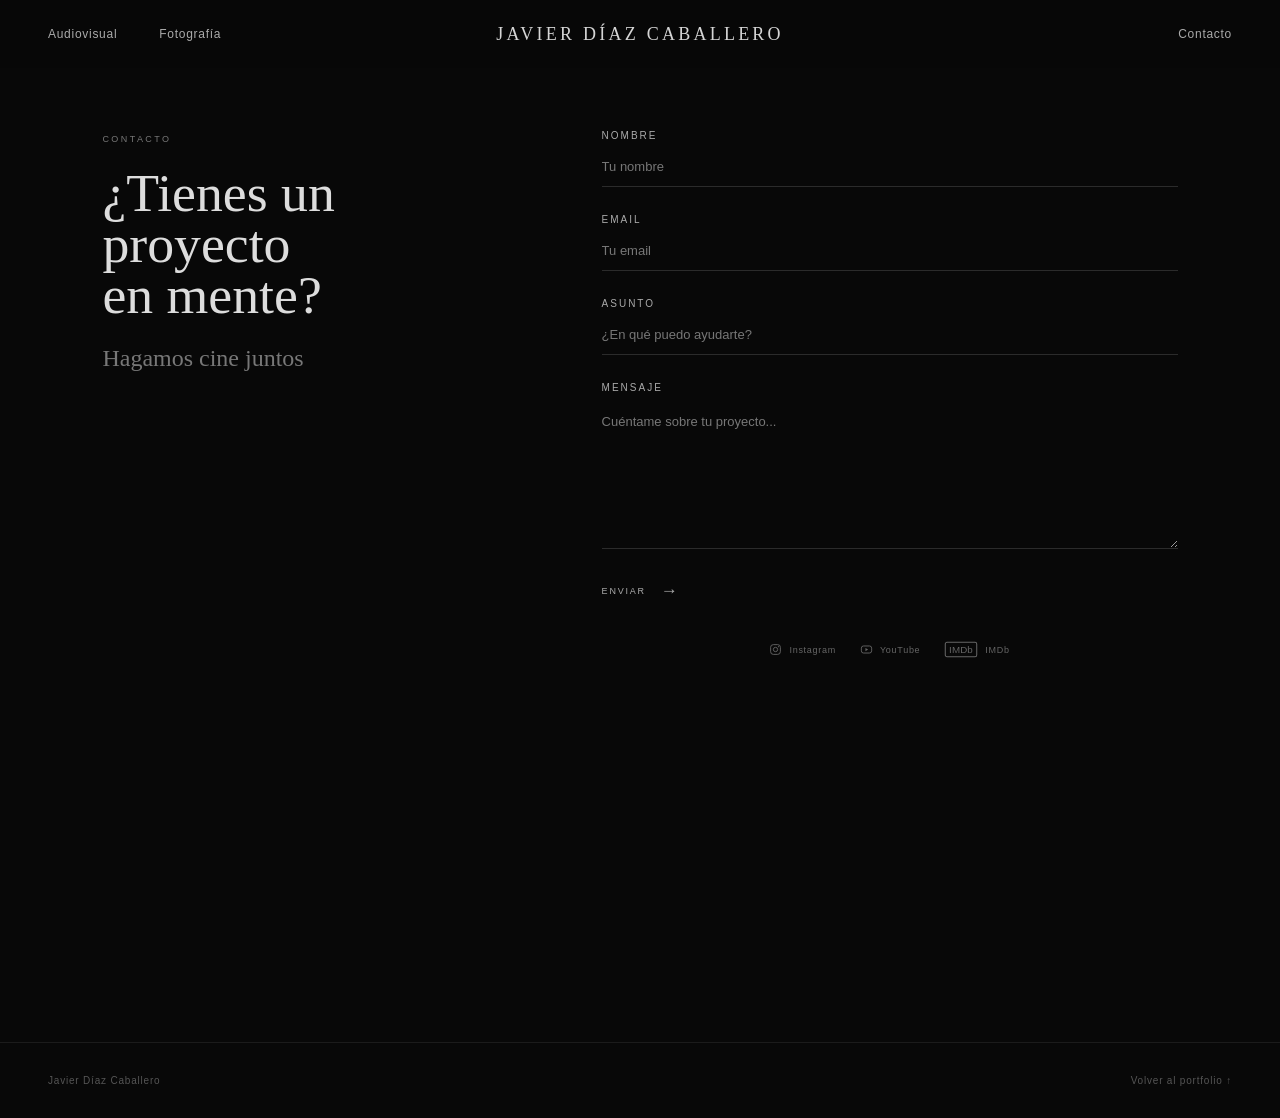
==== commit bd774b6f: "Restaurar campo de asunto original del formulario" ====
--- a/contacto.html
+++ b/contacto.html
@@ -3,7 +3,18 @@
 <head>
   <meta charset="UTF-8">
   <meta name="viewport" content="width=device-width, initial-scale=1.0">
-  <title>Contacto — Javier Díaz Caballero</title>
+  <title>Contacto — Javier Díaz Caballero | Portfolio audiovisual</title>
+  <meta name="description" content="Contacta con Javier Díaz Caballero para propuestas de dirección de cine, videoclips, publicidad, producción audiovisual, fotografía y montaje.">
+  <link rel="canonical" href="https://javierdiazcaballero.com/contacto.html">
+  <meta property="og:type" content="website">
+  <meta property="og:locale" content="es_ES">
+  <meta property="og:site_name" content="Javier Díaz Caballero">
+  <meta property="og:title" content="Contacto — Javier Díaz Caballero">
+  <meta property="og:description" content="Contacta con Javier Díaz Caballero para propuestas de dirección de cine, videoclips, publicidad, producción audiovisual, fotografía y montaje.">
+  <meta property="og:url" content="https://javierdiazcaballero.com/contacto.html">
+  <meta name="twitter:card" content="summary">
+  <meta name="twitter:title" content="Contacto — Javier Díaz Caballero">
+  <meta name="twitter:description" content="Contacta con Javier Díaz Caballero para propuestas de dirección de cine, videoclips, publicidad, producción audiovisual, fotografía y montaje.">
   <link rel="stylesheet" href="style.css">
 </head>
 
@@ -69,20 +80,13 @@
 
         <div class="contact-field">
           <label for="subject">Asunto</label>
-          <select
+          <input
+            type="text"
             id="subject"
             name="subject"
+            placeholder="¿En qué puedo ayudarte?"
             required
           >
-            <option value="" disabled selected>Selecciona el tipo de proyecto</option>
-            <option value="Dirección de cine / ficción">Dirección de cine / ficción</option>
-            <option value="Videoclip">Videoclip</option>
-            <option value="Publicidad / branded content">Publicidad / branded content</option>
-            <option value="Producción audiovisual">Producción audiovisual</option>
-            <option value="Fotografía">Fotografía</option>
-            <option value="Edición / montaje">Edición / montaje</option>
-            <option value="Otros proyectos o colaboraciones">Otros proyectos o colaboraciones</option>
-          </select>
         </div>
 
 
